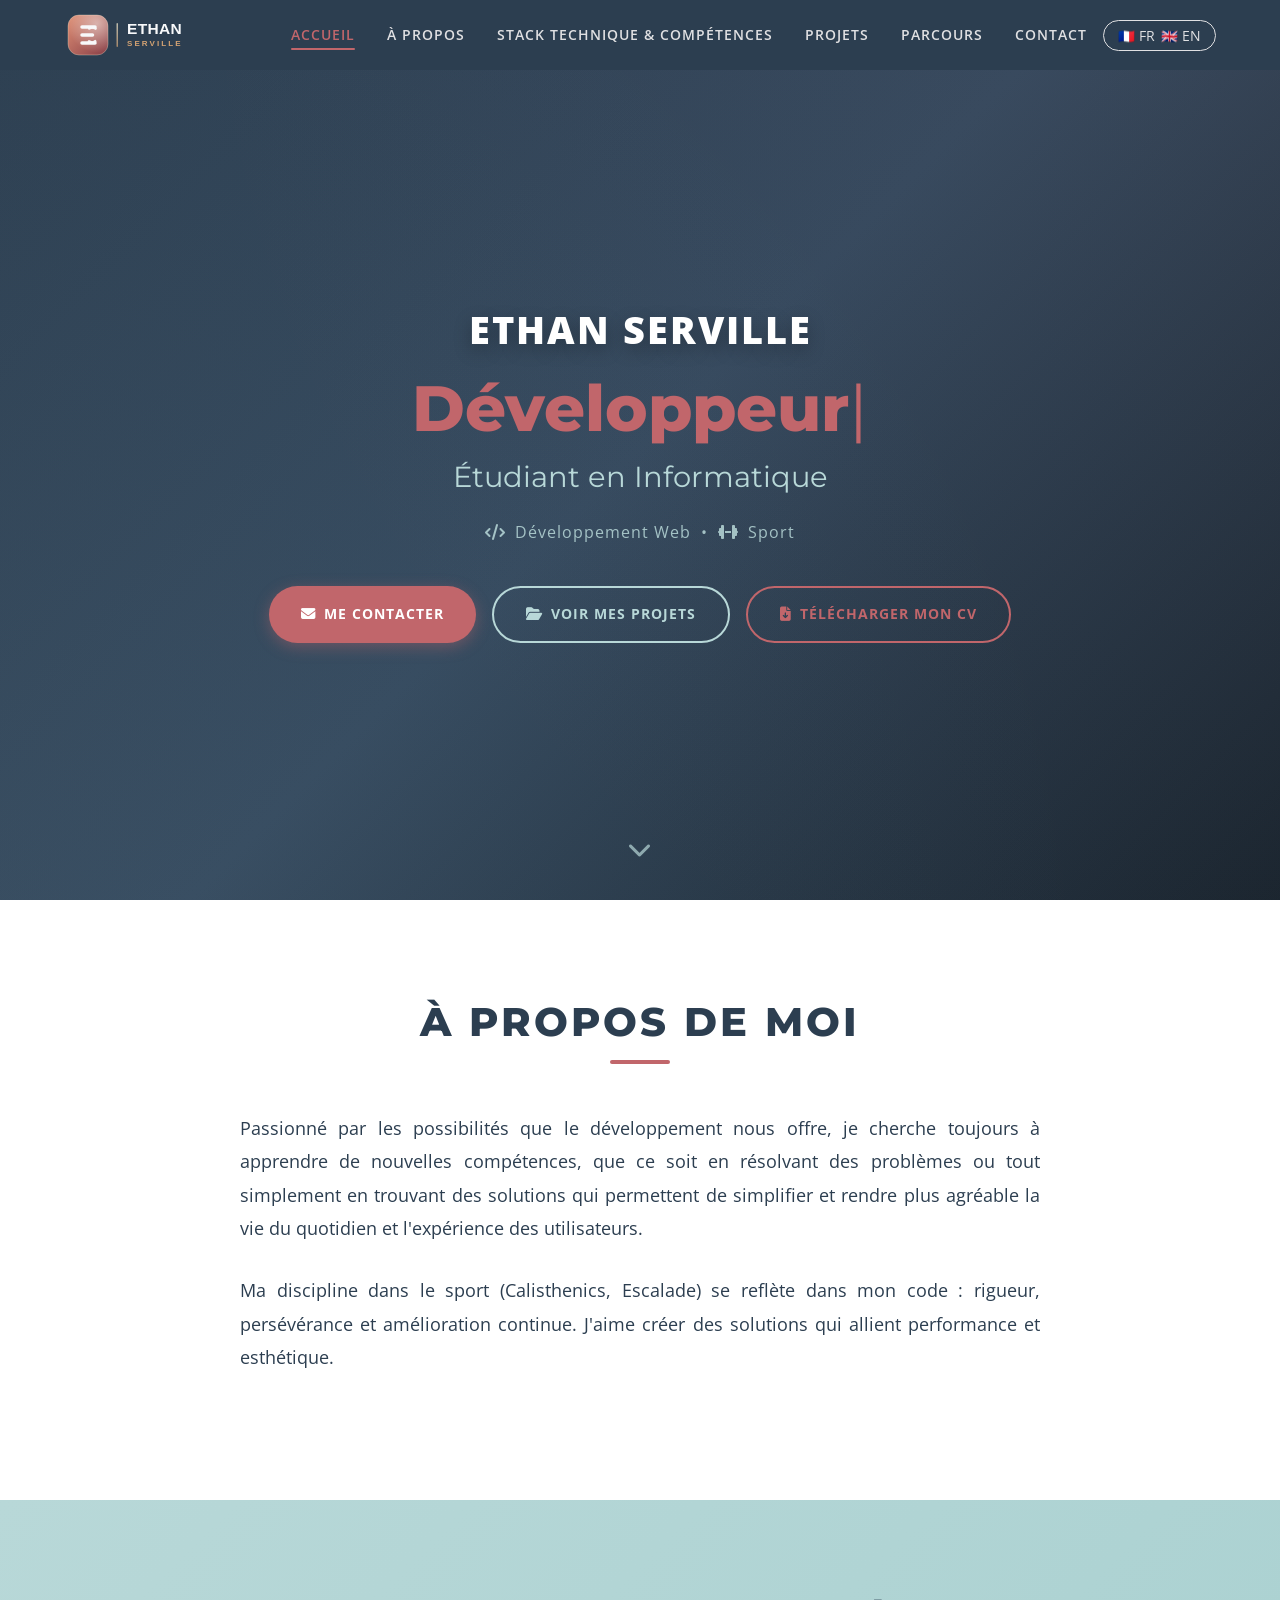
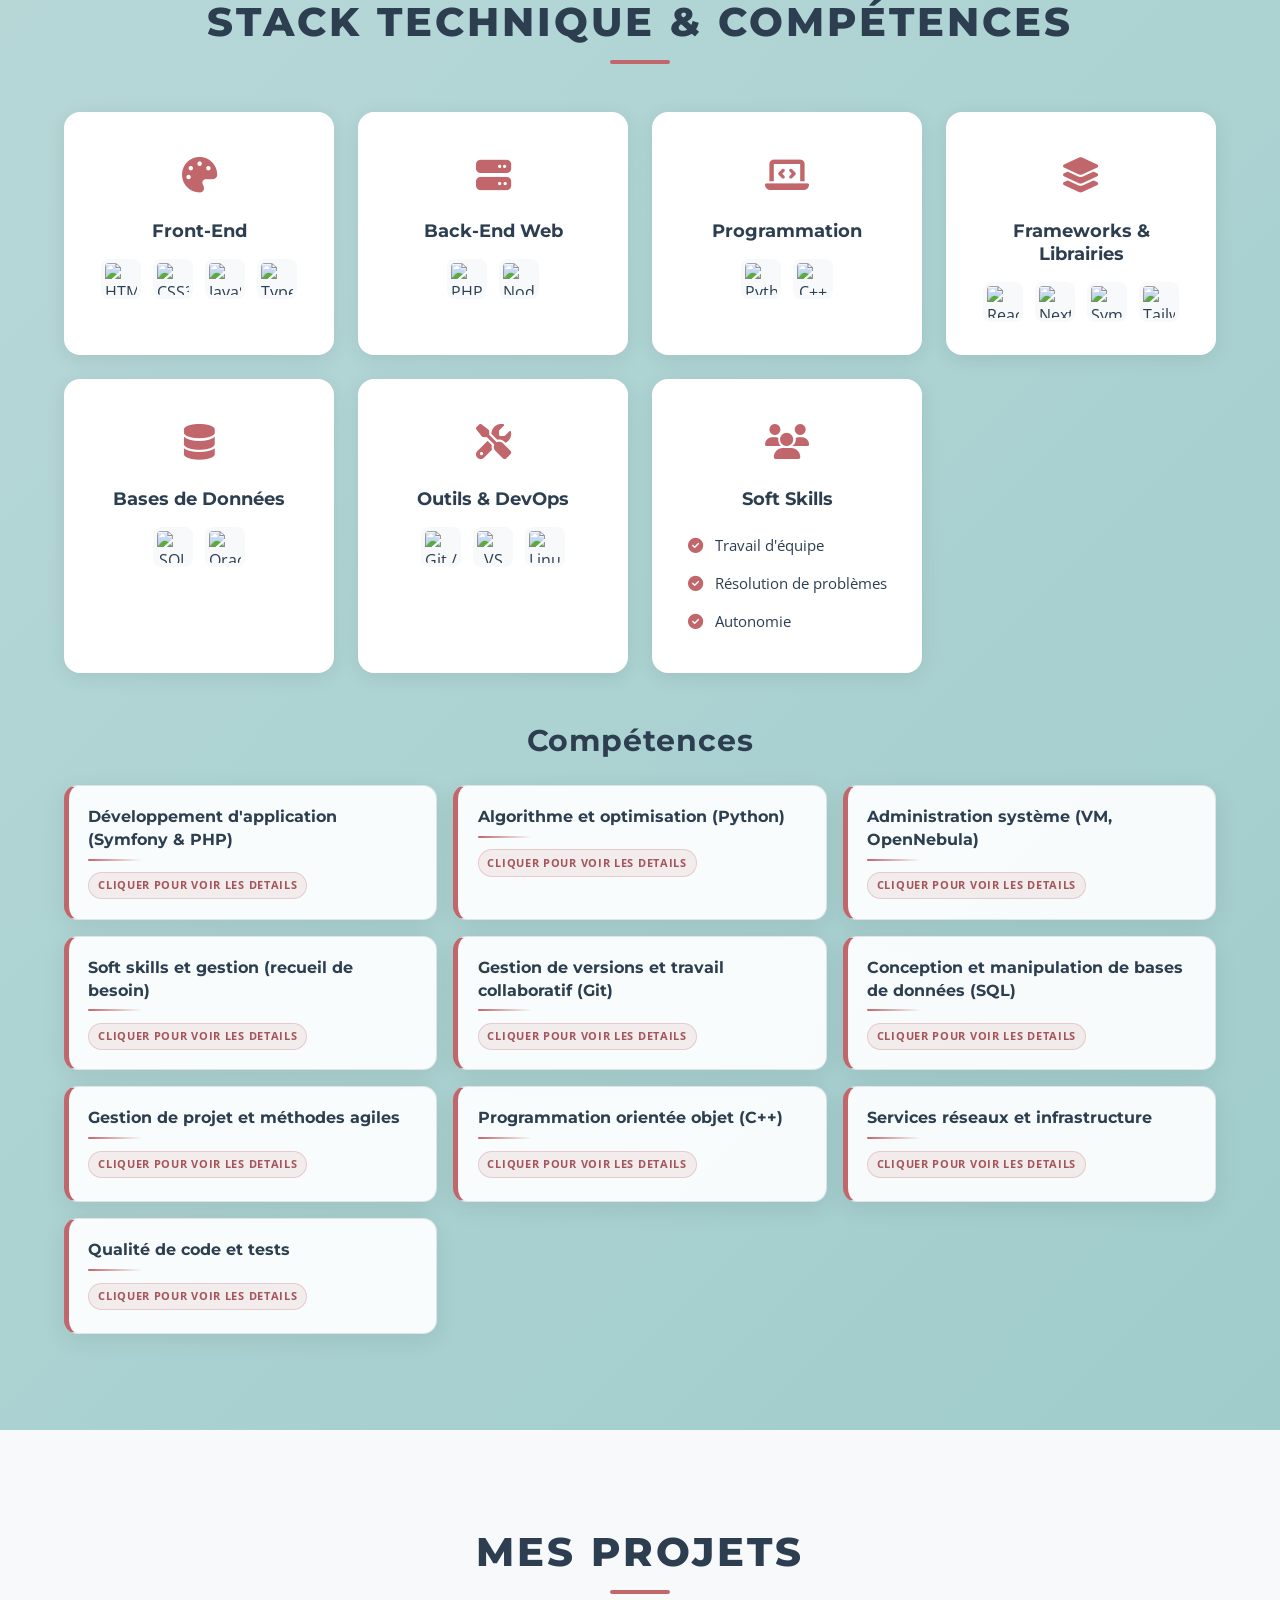
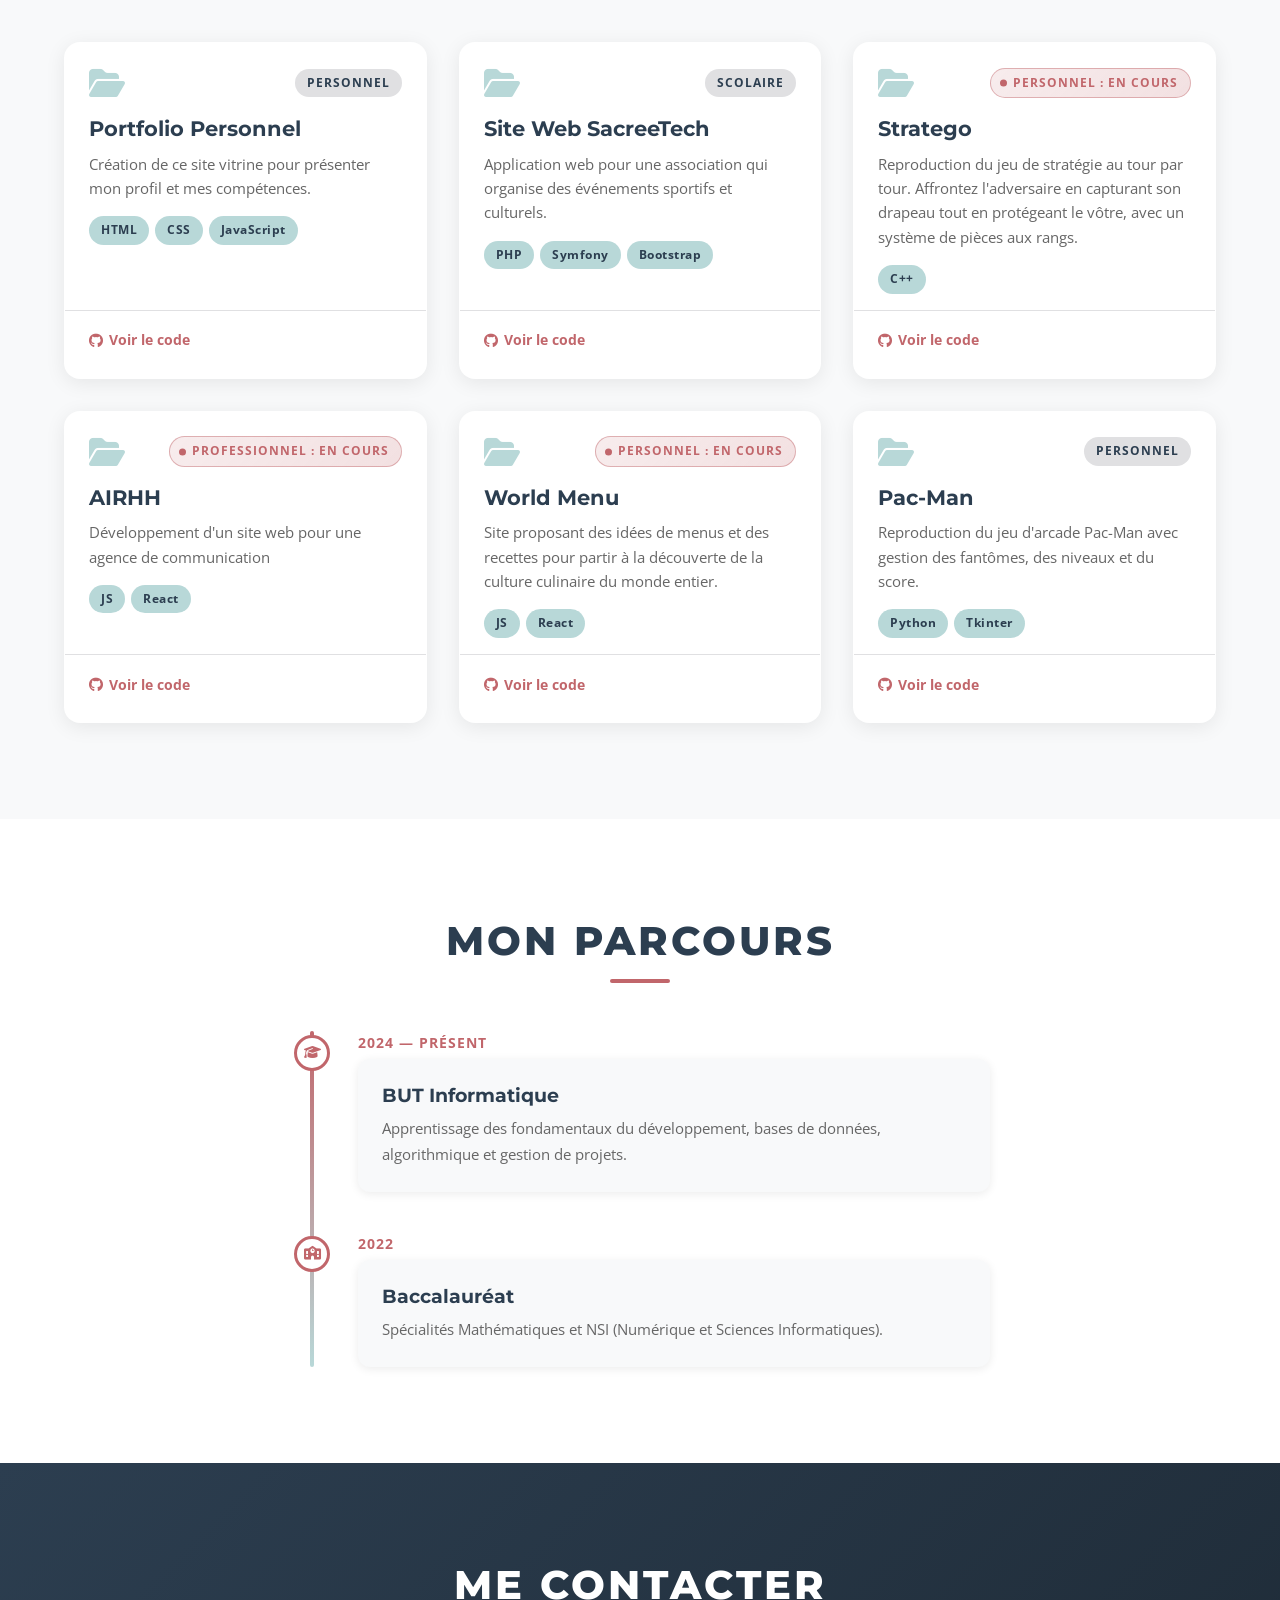
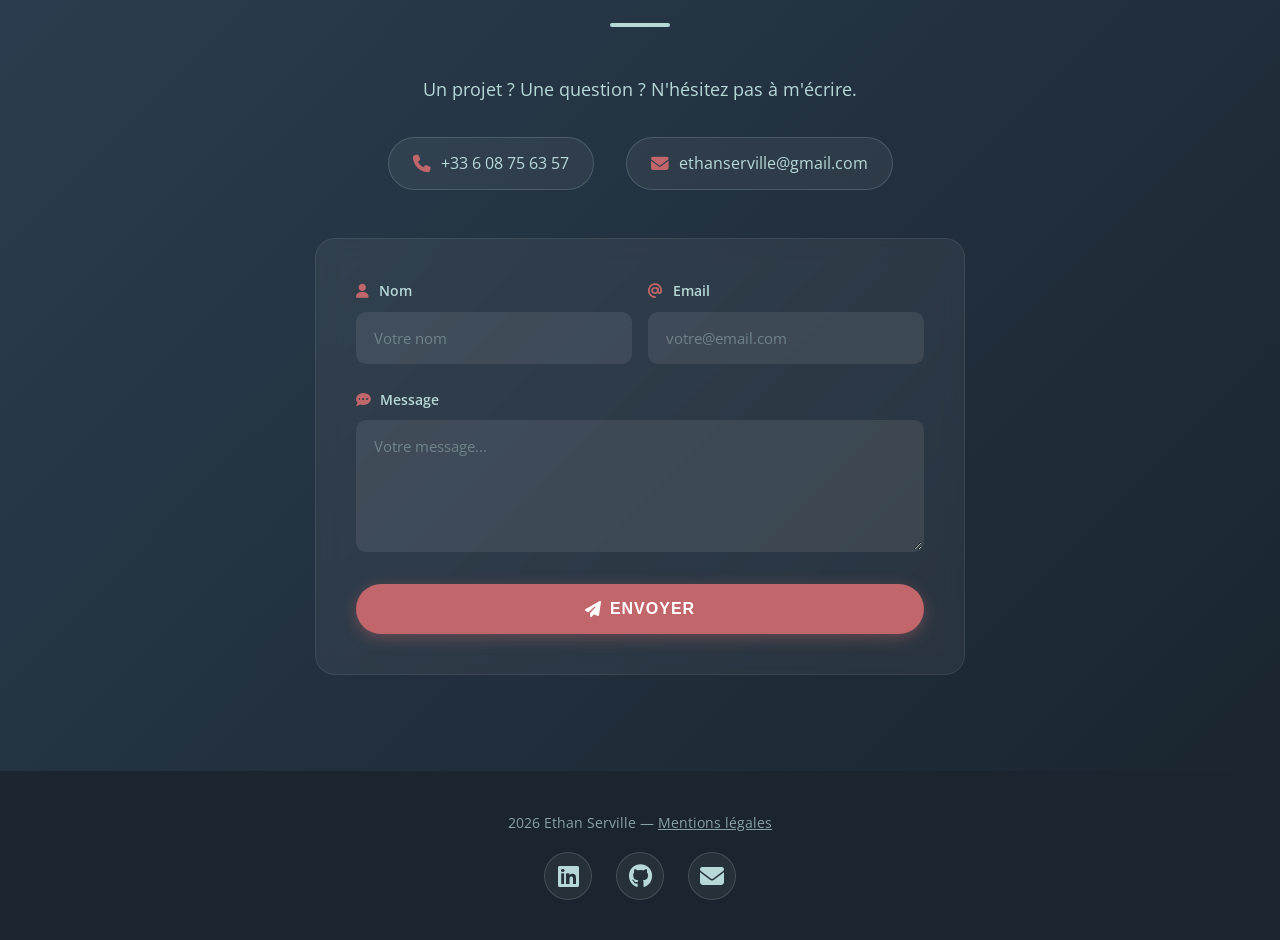
==== index.html @ f08e3df4 "modification logo" ====
<!doctype html>
<html lang="fr">
  <head>
    <meta charset="UTF-8" />
    <meta name="viewport" content="width=device-width, initial-scale=1.0" />
    <title>Ethan Serville — Développeur Web | Portfolio</title>

    <!-- SEO -->
    <meta
      name="description"
      content="Portfolio d'Ethan Serville, étudiant en informatique (BUT) passionné par le développement web. Découvrez mes projets, compétences et contactez-moi."
    />
    <meta
      name="keywords"
      content="Ethan Serville, développeur web, portfolio, HTML, CSS, JavaScript, React, PHP, Symfony, BUT Informatique"
    />
    <meta name="author" content="Ethan Serville" />
    <meta name="robots" content="index, follow" />
    <meta
      name="google-site-verification"
      content="G5uR__iFu0-0ud8LjFARFD1sDS6WQdqjg7SpovFQJHI"
    />
    <link rel="canonical" href="https://ethan-serville.vercel.app/" />

    <!-- Open Graph (aperçu sur réseaux sociaux / Google) -->
    <meta property="og:type" content="website" />
    <meta
      property="og:title"
      content="Ethan Serville — Développeur Web | Portfolio"
    />
    <meta
      property="og:description"
      content="Portfolio d'Ethan Serville, étudiant en informatique passionné par le développement web."
    />
    <meta property="og:url" content="https://ethan-serville.vercel.app/" />
    <meta
      property="og:image"
      content="https://ethan-serville.vercel.app/assets/preview.png"
    />
    <meta property="og:locale" content="fr_FR" />
    <meta property="og:site_name" content="Ethan Serville — Portfolio" />

    <!-- Twitter Card -->
    <meta name="twitter:card" content="summary_large_image" />
    <meta
      name="twitter:title"
      content="Ethan Serville — Développeur Web | Portfolio"
    />
    <meta
      name="twitter:description"
      content="Portfolio d'Ethan Serville, étudiant en informatique passionné par le développement web."
    />
    <meta
      name="twitter:image"
      content="https://ethan-serville.vercel.app/assets/preview.png"
    />

    <!-- Données structurées (schema.org) — aide Google à comprendre la page -->
    <script type="application/ld+json">
      {
        "@context": "https://schema.org",
        "@type": "Person",
        "name": "Ethan Serville",
        "url": "https://ethan-serville.vercel.app/",
        "jobTitle": "Étudiant en Informatique — Développeur Web",
        "email": "ethanserville@gmail.com",
        "sameAs": [
          "https://linkedin.com/in/ethan-serville",
          "https://github.com/EthanS0107"
        ]
      }
    </script>

    <!-- Favicons -->
    <link rel="icon" type="image/svg+xml" href="assets/favicon.svg" />
    <link
      rel="icon"
      type="image/svg+xml"
      href="assets/favicon-alt.svg"
      media="(prefers-color-scheme: dark)"
    />
    <link rel="mask-icon" href="assets/favicon-mask.svg" color="#c1666b" />

    <link rel="stylesheet" href="style.css" />
    <link rel="preconnect" href="https://fonts.googleapis.com" />
    <link rel="preconnect" href="https://fonts.gstatic.com" crossorigin />
    <link
      href="https://fonts.googleapis.com/css2?family=Montserrat:wght@400;600;700;800&family=Open+Sans:wght@400;600&display=swap"
      rel="stylesheet"
    />
    <link
      rel="stylesheet"
      href="https://cdnjs.cloudflare.com/ajax/libs/font-awesome/6.5.1/css/all.min.css"
    />
  </head>
  <body>
    <header id="main-header">
      <nav>
        <div class="logo">
          <a href="#accueil">
            <picture>
              <source
                media="(max-width: 768px)"
                srcset="assets/logo-small.svg"
              />
              <img
                src="assets/logo-long.svg"
                alt="Ethan Serville — Logo"
                height="48"
              />
            </picture>
          </a>
        </div>
        <ul class="nav-links">
          <li><a href="#accueil" data-i18n="nav.home">Accueil</a></li>
          <li><a href="#a-propos" data-i18n="nav.about">À propos</a></li>
          <li>
            <a href="#competences" data-i18n="nav.skills"
              >Stack technique & Compétences</a
            >
          </li>
          <li><a href="#projets" data-i18n="nav.projects">Projets</a></li>
          <li><a href="#parcours" data-i18n="nav.journey">Parcours</a></li>
          <li><a href="#contact" data-i18n="nav.contact">Contact</a></li>
        </ul>
        <button
          class="lang-toggle"
          id="lang-toggle"
          aria-label="Switch language"
        >
          <span class="lang-fr">🇫🇷 FR</span>
          <span class="lang-en">🇬🇧 EN</span>
        </button>
        <div class="burger" aria-label="Menu" role="button" tabindex="0">
          <div class="line1"></div>
          <div class="line2"></div>
          <div class="line3"></div>
        </div>
      </nav>
    </header>

    <main>
      <!-- ===== HERO ===== -->
      <section id="accueil" class="hero">
        <div class="hero-content reveal">
          <p class="hero-greeting">Ethan Serville</p>
          <h1>
            <span class="typing-text"></span><span class="cursor">|</span>
          </h1>
          <h2 data-i18n="hero.subtitle">Étudiant en Informatique</h2>
          <p class="passions">
            <i class="fas fa-code"></i> Développement Web &nbsp;&bull;&nbsp;
            <i class="fas fa-dumbbell"></i> Sport
          </p>
          <div class="hero-cta">
            <a href="#contact" class="btn-primary"
              ><i class="fas fa-envelope"></i>
              <span data-i18n="hero.cta.contact">Me Contacter</span></a
            >
            <a href="#projets" class="btn-secondary"
              ><i class="fas fa-folder-open"></i>
              <span data-i18n="hero.cta.projects">Voir mes projets</span></a
            >
            <a href="assets/CV_Ethan_Serville.pdf" download class="btn-download"
              ><i class="fas fa-file-arrow-down"></i>
              <span data-i18n="hero.cta.cv">Télécharger mon CV</span></a
            >
          </div>
        </div>
        <a
          href="#a-propos"
          class="scroll-indicator"
          aria-label="Défiler vers le bas"
        >
          <i class="fas fa-chevron-down"></i>
        </a>
      </section>

      <!-- ===== À PROPOS ===== -->
      <section id="a-propos" class="about">
        <div class="container">
          <h2 class="section-title reveal" data-i18n="about.title">
            À propos de moi
          </h2>
          <div class="about-content reveal">
            <div class="about-text">
              <p data-i18n="about.p1">
                Passionné par les possibilités que le développement nous offre,
                je cherche toujours à apprendre de nouvelles compétences, que ce
                soit en résolvant des problèmes ou tout simplement en trouvant
                des solutions qui permettent de simplifier et rendre plus
                agréable la vie du quotidien et l'expérience des utilisateurs.
              </p>
              <p data-i18n="about.p2">
                Ma discipline dans le sport (Calisthenics, Escalade) se reflète
                dans mon code : rigueur, persévérance et amélioration continue.
                J'aime créer des solutions qui allient performance et
                esthétique.
              </p>
            </div>
          </div>
        </div>
      </section>

      <!-- ===== COMPÉTENCES ===== -->
      <section id="competences" class="skills">
        <div class="container">
          <h2 class="section-title reveal" data-i18n="skills.title">
            Stack technique & Compétences
          </h2>
          <div class="skills-grid">
            <div class="skill-card reveal">
              <div class="skill-icon"><i class="fas fa-palette"></i></div>
              <h3>Front-End</h3>
              <div class="skill-logos">
                <img
                  src="assets/logo_skills/HTML5.png"
                  alt="HTML5"
                  title="HTML5"
                />
                <img
                  src="assets/logo_skills/CSS3.png"
                  alt="CSS3"
                  title="CSS3"
                />
                <img
                  src="assets/logo_skills/javascript.png"
                  alt="JavaScript"
                  title="JavaScript"
                />
                <img
                  src="assets/logo_skills/typescript.png"
                  alt="TypeScript"
                  title="TypeScript"
                />
              </div>
            </div>
            <div class="skill-card reveal">
              <div class="skill-icon"><i class="fas fa-server"></i></div>
              <h3>Back-End Web</h3>
              <div class="skill-logos">
                <img src="assets/logo_skills/PHP.png" alt="PHP" title="PHP" />
                <img
                  src="assets/logo_skills/node.js.png"
                  alt="Node.js"
                  title="Node.js"
                />
              </div>
            </div>
            <div class="skill-card reveal">
              <div class="skill-icon"><i class="fas fa-laptop-code"></i></div>
              <h3>Programmation</h3>
              <div class="skill-logos">
                <img
                  src="assets/logo_skills/Python.png"
                  alt="Python"
                  title="Python"
                />
                <img src="assets/logo_skills/C++.png" alt="C++" title="C++" />
              </div>
            </div>
            <div class="skill-card reveal">
              <div class="skill-icon"><i class="fas fa-layer-group"></i></div>
              <h3 data-i18n="skills.frameworks">Frameworks & Librairies</h3>
              <div class="skill-logos">
                <img
                  src="assets/logo_skills/React.png"
                  alt="React"
                  title="React"
                />
                <img
                  src="assets/logo_skills/nextjs.png"
                  alt="Next.js"
                  title="Next.js"
                />
                <img
                  src="assets/logo_skills/symfony.png"
                  alt="Symfony"
                  title="Symfony"
                />
                <img
                  src="assets/logo_skills/Tailwind_CSS.png"
                  alt="Tailwind CSS"
                  title="Tailwind CSS"
                />
              </div>
            </div>
            <div class="skill-card reveal">
              <div class="skill-icon"><i class="fas fa-database"></i></div>
              <h3 data-i18n="skills.databases">Bases de Données</h3>
              <div class="skill-logos">
                <img src="assets/logo_skills/SQL.png" alt="SQL" title="SQL" />
                <img
                  src="assets/logo_skills/oracle.png"
                  alt="Oracle PL/SQL"
                  title="Oracle PL/SQL"
                />
              </div>
            </div>
            <div class="skill-card reveal">
              <div class="skill-icon"><i class="fas fa-tools"></i></div>
              <h3 data-i18n="skills.tools">Outils & DevOps</h3>
              <div class="skill-logos">
                <img
                  src="assets/logo_skills/GitHub.png"
                  alt="Git / GitHub"
                  title="Git / GitHub"
                />
                <img
                  src="assets/logo_skills/Visual_Studio_Code.png"
                  alt="VS Code"
                  title="VS Code"
                />
                <img
                  src="assets/logo_skills/linux.png"
                  alt="Linux"
                  title="Linux"
                />
              </div>
            </div>
            <div class="skill-card reveal">
              <div class="skill-icon"><i class="fas fa-users"></i></div>
              <h3 data-i18n="skills.soft">Soft Skills</h3>
              <ul class="soft-skills-list">
                <li>
                  <i class="fas fa-check-circle"></i>
                  <span data-i18n="skills.soft.teamwork">Travail d'équipe</span>
                </li>
                <li>
                  <i class="fas fa-check-circle"></i>
                  <span data-i18n="skills.soft.problem"
                    >Résolution de problèmes</span
                  >
                </li>
                <li>
                  <i class="fas fa-check-circle"></i>
                  <span data-i18n="skills.soft.autonomy">Autonomie</span>
                </li>
              </ul>
            </div>
          </div>

          <div class="competency-portfolio">
            <h3 class="portfolio-title reveal" data-i18n="portfolio.title">
              Compétences
            </h3>
            <div class="portfolio-grid">
              <article class="portfolio-card reveal">
                <h4 data-i18n="portfolio.card1.title">
                  Développement d'application (Symfony & PHP)
                </h4>
                <p>
                  <span
                    class="portfolio-label"
                    data-i18n="portfolio.label.context"
                    >Contexte :</span
                  >
                  <span data-i18n="portfolio.card1.context"
                    >Création d'un site web pour une association qui gère des
                    événements.</span
                  >
                </p>
                <p>
                  <span class="portfolio-label" data-i18n="portfolio.label.tech"
                    >Techno :</span
                  >
                  <span data-i18n="portfolio.card1.tech"
                    >PHP, Symfony, HTML, CSS.</span
                  >
                </p>
                <p>
                  <span
                    class="portfolio-label"
                    data-i18n="portfolio.label.learned"
                    >Ce que j'ai appris :</span
                  >
                  <span data-i18n="portfolio.card1.learned"
                    >Concevoir des applications complètes en partant des
                    exigences clients jusqu'à la mise en production.</span
                  >
                </p>
                <p>
                  <span
                    class="portfolio-label"
                    data-i18n="portfolio.label.validated"
                    >Compétence validée :</span
                  >
                  <span data-i18n="portfolio.card1.validated"
                    >Maintenir en conditions opérationnelles un site web et
                    faire évoluer une application grâce à une structure de code
                    propre avec Symfony.</span
                  >
                </p>
              </article>

              <article class="portfolio-card reveal">
                <h4 data-i18n="portfolio.card2.title">
                  Algorithme et optimisation (Python)
                </h4>
                <p>
                  <span
                    class="portfolio-label"
                    data-i18n="portfolio.label.context"
                    >Contexte :</span
                  >
                  <span data-i18n="portfolio.card2.context"
                    >Algorithmes de recherche et de construction de
                    labyrinthes.</span
                  >
                </p>
                <p>
                  <span class="portfolio-label" data-i18n="portfolio.label.tech"
                    >Techno :</span
                  >
                  <span data-i18n="portfolio.card2.tech">Python.</span>
                </p>
                <p>
                  <span
                    class="portfolio-label"
                    data-i18n="portfolio.label.learned"
                    >Ce que j'ai appris :</span
                  >
                  <span data-i18n="portfolio.card2.learned"
                    >Comparer des algorithmes pour trouver le plus efficace en
                    prenant en compte l'impact sur les ressources (CPU,
                    mémoire).</span
                  >
                </p>
                <p>
                  <span
                    class="portfolio-label"
                    data-i18n="portfolio.label.validated"
                    >Compétence validée :</span
                  >
                  <span data-i18n="portfolio.card2.validated"
                    >Anticiper les résultats de diverses métriques, produire un
                    code exigeant et l'optimiser.</span
                  >
                </p>
              </article>

              <article class="portfolio-card reveal">
                <h4 data-i18n="portfolio.card3.title">
                  Administration système (VM, OpenNebula)
                </h4>
                <p>
                  <span
                    class="portfolio-label"
                    data-i18n="portfolio.label.context"
                    >Contexte :</span
                  >
                  <span data-i18n="portfolio.card3.context"
                    >Création de machines virtuelles et configuration.</span
                  >
                </p>
                <p>
                  <span
                    class="portfolio-label"
                    data-i18n="portfolio.label.learned"
                    >Ce que j'ai appris :</span
                  >
                  <span data-i18n="portfolio.card3.learned"
                    >Configurer un poste de travail complet, gérer des réseaux
                    virtuels et sécuriser des services.</span
                  >
                </p>
                <p>
                  <span
                    class="portfolio-label"
                    data-i18n="portfolio.label.validated"
                    >Compétence validée :</span
                  >
                  <span data-i18n="portfolio.card3.validated"
                    >Installer et configurer un système d'exploitation et des
                    outils de développement.</span
                  >
                </p>
              </article>

              <article class="portfolio-card reveal">
                <h4 data-i18n="portfolio.card4.title">
                  Soft skills et gestion (recueil de besoin)
                </h4>
                <p>
                  <span
                    class="portfolio-label"
                    data-i18n="portfolio.label.context"
                    >Contexte :</span
                  >
                  <span data-i18n="portfolio.card4.context"
                    >Exercices de récupération des besoins client et simulation
                    de création d'entreprise.</span
                  >
                </p>
                <p>
                  <span
                    class="portfolio-label"
                    data-i18n="portfolio.label.learned"
                    >Ce que j'ai appris :</span
                  >
                  <span data-i18n="portfolio.card4.learned"
                    >Identifier les acteurs, les phases de vie d'un projet et
                    formaliser les attentes.</span
                  >
                </p>
                <p>
                  <span
                    class="portfolio-label"
                    data-i18n="portfolio.label.validated"
                    >Compétence validée :</span
                  >
                  <span data-i18n="portfolio.card4.validated"
                    >Appréhender les besoins du client et de l'utilisateur,
                    concevoir un business plan et modéliser la gestion des
                    stocks.</span
                  >
                </p>
              </article>

              <article class="portfolio-card reveal">
                <h4 data-i18n="portfolio.card5.title">
                  Gestion de versions et travail collaboratif (Git)
                </h4>
                <p>
                  <span
                    class="portfolio-label"
                    data-i18n="portfolio.label.context"
                    >Contexte :</span
                  >
                  <span data-i18n="portfolio.card5.context"
                    >Gestion du code source lors du projet de site web pour
                    l'association.</span
                  >
                </p>
                <p>
                  <span class="portfolio-label" data-i18n="portfolio.label.tech"
                    >Techno :</span
                  >
                  <span data-i18n="portfolio.card5.tech">Git, GitHub.</span>
                </p>
                <p>
                  <span
                    class="portfolio-label"
                    data-i18n="portfolio.label.learned"
                    >Ce que j'ai appris :</span
                  >
                  <span data-i18n="portfolio.card5.learned"
                    >Travailler sur des branches séparées, fusionner des
                    modifications et résoudre des conflits sans perdre de
                    données.</span
                  >
                </p>
                <p>
                  <span
                    class="portfolio-label"
                    data-i18n="portfolio.label.validated"
                    >Compétence validée :</span
                  >
                  <span data-i18n="portfolio.card5.validated"
                    >Sécuriser le cycle de développement et garantir
                    l'historique des modifications d'un projet.</span
                  >
                </p>
              </article>

              <article class="portfolio-card reveal">
                <h4 data-i18n="portfolio.card6.title">
                  Conception et manipulation de bases de données (SQL)
                </h4>
                <p>
                  <span
                    class="portfolio-label"
                    data-i18n="portfolio.label.context"
                    >Contexte :</span
                  >
                  <span data-i18n="portfolio.card6.context"
                    >Architecture des données pour le système de gestion
                    d'événements et de membres.</span
                  >
                </p>
                <p>
                  <span class="portfolio-label" data-i18n="portfolio.label.tech"
                    >Techno :</span
                  >
                  <span data-i18n="portfolio.card6.tech"
                    >MySQL / MariaDB (utilisé avec Doctrine sur Symfony).</span
                  >
                </p>
                <p>
                  <span
                    class="portfolio-label"
                    data-i18n="portfolio.label.learned"
                    >Ce que j'ai appris :</span
                  >
                  <span data-i18n="portfolio.card6.learned"
                    >Modéliser des données complexes (MCD/MLD), optimiser les
                    requêtes et assurer l'intégrité référentielle des
                    informations.</span
                  >
                </p>
                <p>
                  <span
                    class="portfolio-label"
                    data-i18n="portfolio.label.validated"
                    >Compétence validée :</span
                  >
                  <span data-i18n="portfolio.card6.validated"
                    >Concevoir une base de données relationnelle performante et
                    adaptée aux besoins métier.</span
                  >
                </p>
              </article>

              <article class="portfolio-card reveal">
                <h4 data-i18n="portfolio.card7.title">
                  Gestion de projet et méthodes agiles
                </h4>
                <p>
                  <span
                    class="portfolio-label"
                    data-i18n="portfolio.label.context"
                    >Contexte :</span
                  >
                  <span data-i18n="portfolio.card7.context"
                    >Organisation du travail en équipe pour des simulations de
                    création d'entreprise.</span
                  >
                </p>
                <p>
                  <span
                    class="portfolio-label"
                    data-i18n="portfolio.label.tools"
                    >Outils :</span
                  >
                  <span data-i18n="portfolio.card7.tools">Méthode Scrum.</span>
                </p>
                <p>
                  <span
                    class="portfolio-label"
                    data-i18n="portfolio.label.learned"
                    >Ce que j'ai appris :</span
                  >
                  <span data-i18n="portfolio.card7.learned"
                    >Découper un projet en tâches, prioriser les fonctionnalités
                    et respecter des délais stricts.</span
                  >
                </p>
                <p>
                  <span
                    class="portfolio-label"
                    data-i18n="portfolio.label.validated"
                    >Compétence validée :</span
                  >
                  <span data-i18n="portfolio.card7.validated"
                    >Piloter un projet informatique avec une méthodologie
                    structurée pour garantir la livraison.</span
                  >
                </p>
              </article>

              <article class="portfolio-card reveal">
                <h4 data-i18n="portfolio.card8.title">
                  Programmation orientée objet (C++)
                </h4>
                <p>
                  <span
                    class="portfolio-label"
                    data-i18n="portfolio.label.context"
                    >Contexte :</span
                  >
                  <span data-i18n="portfolio.card8.context"
                    >Développement d'un jeu de plateau (Stratego).</span
                  >
                </p>
                <p>
                  <span class="portfolio-label" data-i18n="portfolio.label.tech"
                    >Techno :</span
                  >
                  <span data-i18n="portfolio.card8.tech">C++.</span>
                </p>
                <p>
                  <span
                    class="portfolio-label"
                    data-i18n="portfolio.label.learned"
                    >Ce que j'ai appris :</span
                  >
                  <span data-i18n="portfolio.card8.learned"
                    >Appliquer les principes de la POO (encapsulation, héritage,
                    polymorphisme).</span
                  >
                </p>
                <p>
                  <span
                    class="portfolio-label"
                    data-i18n="portfolio.label.validated"
                    >Compétence validée :</span
                  >
                  <span data-i18n="portfolio.card8.validated"
                    >Concevoir une architecture logicielle complexe et
                    modulaire.</span
                  >
                </p>
              </article>

              <article class="portfolio-card reveal">
                <h4 data-i18n="portfolio.card9.title">
                  Services réseaux et infrastructure
                </h4>
                <p>
                  <span
                    class="portfolio-label"
                    data-i18n="portfolio.label.context"
                    >Contexte :</span
                  >
                  <span data-i18n="portfolio.card9.context"
                    >Mise en place d'un réseau local et configuration de
                    services serveurs.</span
                  >
                </p>
                <p>
                  <span class="portfolio-label" data-i18n="portfolio.label.tech"
                    >Techno :</span
                  >
                  <span data-i18n="portfolio.card9.tech"
                    >Protocoles TCP/IP, DNS, DHCP, adressage IP.</span
                  >
                </p>
                <p>
                  <span
                    class="portfolio-label"
                    data-i18n="portfolio.label.learned"
                    >Ce que j'ai appris :</span
                  >
                  <span data-i18n="portfolio.card9.learned"
                    >Comprendre comment les données circulent entre les
                    machines, configurer des routeurs et assurer la connectivité
                    d'un parc informatique.</span
                  >
                </p>
                <p>
                  <span
                    class="portfolio-label"
                    data-i18n="portfolio.label.validated"
                    >Compétence validée :</span
                  >
                  <span data-i18n="portfolio.card9.validated"
                    >Déployer et dépanner des infrastructures réseaux de base
                    pour garantir l'interconnexion des systèmes.</span
                  >
                </p>
              </article>

              <article class="portfolio-card reveal">
                <h4 data-i18n="portfolio.card10.title">
                  Qualité de code et tests
                </h4>
                <p>
                  <span
                    class="portfolio-label"
                    data-i18n="portfolio.label.context"
                    >Contexte :</span
                  >
                  <span data-i18n="portfolio.card10.context"
                    >Automatisation du contrôle qualité sur un projet de
                    groupe.</span
                  >
                </p>
                <p>
                  <span class="portfolio-label" data-i18n="portfolio.label.tech"
                    >Techno :</span
                  >
                  <span data-i18n="portfolio.card10.tech"
                    >PHPUnit (Symfony).</span
                  >
                </p>
                <p>
                  <span
                    class="portfolio-label"
                    data-i18n="portfolio.label.learned"
                    >Ce que j'ai appris :</span
                  >
                  <span data-i18n="portfolio.card10.learned"
                    >Écrire des tests unitaires et d'intégration pour prévenir
                    les régressions et garantir que chaque fonctionnalité répond
                    au cahier des charges.</span
                  >
                </p>
                <p>
                  <span
                    class="portfolio-label"
                    data-i18n="portfolio.label.validated"
                    >Compétence validée :</span
                  >
                  <span data-i18n="portfolio.card10.validated"
                    >Assurer la fiabilité d'un livrable informatique par une
                    démarche de test rigoureuse.</span
                  >
                </p>
              </article>
            </div>
          </div>
        </div>
      </section>

      <!-- ===== PROJETS ===== -->
      <section id="projets" class="projects">
        <div class="container">
          <h2 class="section-title reveal" data-i18n="projects.title">
            Mes Projets
          </h2>
          <div class="projects-grid">
            <article class="project-card reveal">
              <div class="project-header">
                <i class="fas fa-folder-open project-icon"></i>
                <span class="project-context" data-i18n="projects.personal"
                  >Personnel</span
                >
              </div>
              <div class="project-info">
                <h3 data-i18n="projects.portfolio.title">
                  Portfolio Personnel
                </h3>
                <p data-i18n="projects.portfolio.desc">
                  Création de ce site vitrine pour présenter mon profil et mes
                  compétences.
                </p>
                <div class="tags">
                  <span>HTML</span>
                  <span>CSS</span>
                  <span>JavaScript</span>
                </div>
              </div>
              <div class="project-footer">
                <a
                  href="https://github.com/EthanS0107/ethan_serville"
                  class="project-link"
                  ><i class="fab fa-github"></i> Voir le code</a
                >
              </div>
            </article>

            <article class="project-card reveal">
              <div class="project-header">
                <i class="fas fa-folder-open project-icon"></i>
                <span class="project-context" data-i18n="projects.school"
                  >Scolaire</span
                >
              </div>
              <div class="project-info">
                <h3>Site Web SacreeTech</h3>
                <p data-i18n="projects.sacreetech.desc">
                  Application web pour une association qui organise des
                  événements sportifs et culturels.
                </p>
                <div class="tags">
                  <span>PHP</span>
                  <span>Symfony</span>
                  <span>Bootstrap</span>
                </div>
              </div>
              <div class="project-footer">
                <a
                  href="https://github.com/EthanS0107/sacreeTech"
                  class="project-link"
                  target="_blank"
                  rel="noopener"
                  ><i class="fab fa-github"></i> Voir le code</a
                >
              </div>
            </article>

            <article class="project-card reveal">
              <div class="project-header">
                <i class="fas fa-folder-open project-icon"></i>
                <span class="project-context badge-wip" data-i18n="projects.wip"
                  >Personnel : En cours</span
                >
              </div>
              <div class="project-info">
                <h3>Stratego</h3>
                <p data-i18n="projects.stratego.desc">
                  Reproduction du jeu de stratégie au tour par tour. Affrontez
                  l'adversaire en capturant son drapeau tout en protégeant le
                  vôtre, avec un système de pièces aux rangs.
                </p>
                <div class="tags">
                  <span>C++</span>
                </div>
              </div>
              <div class="project-footer">
                <a
                  href="https://github.com/EthanS0107/stratego"
                  class="project-link"
                  target="_blank"
                  rel="noopener"
                >
                  <i class="fab fa-github"></i> Voir le code
                </a>
              </div>
            </article>

            <article class="project-card reveal">
              <div class="project-header">
                <i class="fas fa-folder-open project-icon"></i>
                <span
                  class="project-context badge-wip"
                  data-i18n="projects.wip.pro"
                  >Professionnel : En cours</span
                >
              </div>
              <div class="project-info">
                <h3>AIRHH</h3>
                <p data-i18n="projects.airhh.desc">
                  Développement d'un site web pour une agence de communication
                </p>
                <div class="tags">
                  <span>JS</span>
                  <span>React</span>
                </div>
              </div>
              <div class="project-footer">
                <a
                  href="https://github.com/EthanS0107/AIRHH"
                  class="project-link"
                  target="_blank"
                  rel="noopener"
                >
                  <i class="fab fa-github"></i> Voir le code
                </a>
              </div>
            </article>

            <article class="project-card reveal">
              <div class="project-header">
                <i class="fas fa-folder-open project-icon"></i>
                <span class="project-context badge-wip" data-i18n="projects.wip"
                  >Personnel : En cours</span
                >
              </div>
              <div class="project-info">
                <h3>World Menu</h3>
                <p data-i18n="projects.worldmenu.desc">
                  Site proposant des idées de menus et des recettes pour partir
                  à la découverte de la culture culinaire du monde entier.
                </p>
                <div class="tags">
                  <span>JS</span>
                  <span>React</span>
                </div>
              </div>
              <div class="project-footer">
                <a
                  href="https://github.com/EthanS0107/world_menu"
                  class="project-link"
                  target="_blank"
                  rel="noopener"
                >
                  <i class="fab fa-github"></i> Voir le code
                </a>
              </div>
            </article>

            <article class="project-card reveal">
              <div class="project-header">
                <i class="fas fa-folder-open project-icon"></i>
                <span class="project-context" data-i18n="projects.personal"
                  >Personnel</span
                >
              </div>
              <div class="project-info">
                <h3>Pac-Man</h3>
                <p data-i18n="projects.pacman.desc">
                  Reproduction du jeu d'arcade Pac-Man avec gestion des
                  fantômes, des niveaux et du score.
                </p>
                <div class="tags">
                  <span>Python</span>
                  <span>Tkinter</span>
                </div>
              </div>
              <div class="project-footer">
                <a
                  href="https://github.com/EthanS0107/pac-man"
                  class="project-link"
                  target="_blank"
                  rel="noopener"
                >
                  <i class="fab fa-github"></i> Voir le code
                </a>
              </div>
            </article>
          </div>
        </div>
      </section>

      <!-- ===== PARCOURS ===== -->
      <section id="parcours" class="timeline-section">
        <div class="container">
          <h2 class="section-title reveal" data-i18n="journey.title">
            Mon Parcours
          </h2>
          <div class="timeline">
            <div class="timeline-item reveal">
              <div class="timeline-dot">
                <i class="fas fa-graduation-cap"></i>
              </div>
              <div class="timeline-date" data-i18n="journey.but.date">
                2024 — Présent
              </div>
              <div class="timeline-content">
                <h3 data-i18n="journey.but.title">BUT Informatique</h3>
                <p data-i18n="journey.but.desc">
                  Apprentissage des fondamentaux du développement, bases de
                  données, algorithmique et gestion de projets.
                </p>
              </div>
            </div>
            <div class="timeline-item reveal">
              <div class="timeline-dot"><i class="fas fa-school"></i></div>
              <div class="timeline-date">2022</div>
              <div class="timeline-content">
                <h3 data-i18n="journey.bac.title">Baccalauréat</h3>
                <p data-i18n="journey.bac.desc">
                  Spécialités Mathématiques et NSI (Numérique et Sciences
                  Informatiques).
                </p>
              </div>
            </div>
          </div>
        </div>
      </section>

      <!-- ===== CONTACT ===== -->
      <section id="contact" class="contact">
        <div class="container">
          <h2 class="section-title reveal" data-i18n="contact.title">
            Me Contacter
          </h2>
          <p class="contact-intro reveal" data-i18n="contact.intro">
            Un projet ? Une question ? N'hésitez pas à m'écrire.
          </p>
          <div class="contact-methods reveal">
            <a href="tel:+33608756357" class="contact-method">
              <i class="fas fa-phone"></i>
              <span>+33 6 08 75 63 57</span>
            </a>
            <a href="mailto:ethanserville@gmail.com" class="contact-method">
              <i class="fas fa-envelope"></i>
              <span>ethanserville@gmail.com</span>
            </a>
          </div>
          <form class="contact-form reveal">
            <div class="form-row">
              <div class="form-group">
                <label for="name"
                  ><i class="fas fa-user"></i>
                  <span data-i18n="contact.form.name">Nom</span></label
                >
                <input
                  type="text"
                  id="name"
                  name="name"
                  data-i18n-placeholder="contact.form.namePh"
                  placeholder="Votre nom"
                  required
                />
              </div>
              <div class="form-group">
                <label for="email"
                  ><i class="fas fa-at"></i>
                  <span data-i18n="contact.form.email">Email</span></label
                >
                <input
                  type="email"
                  id="email"
                  name="email"
                  placeholder="votre@email.com"
                  required
                />
              </div>
            </div>
            <div class="form-group">
              <label for="message"
                ><i class="fas fa-comment-dots"></i>
                <span data-i18n="contact.form.message">Message</span></label
              >
              <textarea
                id="message"
                name="message"
                rows="5"
                data-i18n-placeholder="contact.form.messagePh"
                placeholder="Votre message..."
                required
              ></textarea>
            </div>
            <button type="submit" class="btn-primary btn-submit">
              <i class="fas fa-paper-plane"></i>
              <span data-i18n="contact.form.send">Envoyer</span>
            </button>
          </form>
        </div>
      </section>
    </main>

    <footer>
      <div class="container">
        <p>
          2026 Ethan Serville &mdash;
          <a
            href="mentions-legales.html"
            style="color: inherit; text-decoration: underline"
            >Mentions légales</a
          >
        </p>
        <div class="socials">
          <a
            href="https://linkedin.com/in/ethan-serville"
            target="_blank"
            rel="noopener"
            aria-label="LinkedIn"
          >
            <i class="fab fa-linkedin"></i>
          </a>
          <a
            href="https://github.com/EthanS0107"
            target="_blank"
            rel="noopener"
            aria-label="GitHub"
          >
            <i class="fab fa-github"></i>
          </a>
          <a href="mailto:ethanserville@gmail.com" aria-label="Email">
            <i class="fas fa-envelope"></i>
          </a>
        </div>
      </div>
    </footer>

    <!-- Scroll to Top -->
    <button class="scroll-top" aria-label="Retour en haut">
      <i class="fas fa-arrow-up"></i>
    </button>

    <script src="https://cdn.jsdelivr.net/npm/@emailjs/browser@4/dist/email.min.js"></script>
    <script src="scripte.js"></script>
  </body>
</html>
---- style.css ----
/* ============================================
   VARIABLES & DESIGN TOKENS
   ============================================ */
:root {
  /* Palette - Horizon Sauvage */
  --Sable-Chaud: #f4ebd0;
  --Vert-Pin-Profond: #16302b;
  --Ocre-Aventure: #d4a373;
  --Bleu-Abyss: #005f73;

  /* Palette — Équilibre Minéral */
  --Ardoise-Profonde: #2c3e50;
  --Gris-Béton: #e0e0e2;
  --Terracotta-Brûlée: #c1666b;
  --Bleu-Glacier: #b8d8d8;

  /* Extended palette */
  --Ardoise-Light: #34495e;
  --Terracotta-Dark: #a5555a;
  --Terracotta-Glow: rgba(193, 102, 107, 0.15);
  --White: #ffffff;
  --Off-White: #f8f9fa;
  --Shadow-Light: rgba(0, 0, 0, 0.08);
  --Shadow-Medium: rgba(0, 0, 0, 0.15);
  --Shadow-Heavy: rgba(0, 0, 0, 0.25);

  /* Typography */
  --font-heading: "Montserrat", sans-serif;
  --font-body: "Open Sans", sans-serif;

  /* Spacing */
  --section-padding: 6rem 0;
  --container-max: 1200px;

  /* Transitions */
  --transition-fast: 0.2s ease;
  --transition-base: 0.3s ease;
  --transition-slow: 0.5s ease;
  --transition-reveal: 0.8s cubic-bezier(0.25, 0.46, 0.45, 0.94);
}

/* ============================================
   RESET & BASE
   ============================================ */
*,
*::before,
*::after {
  margin: 0;
  padding: 0;
  box-sizing: border-box;
}

html {
  scroll-behavior: smooth;
  scroll-padding-top: 80px;
}

body {
  font-family: var(--font-body);
  background-color: var(--Off-White);
  color: var(--Ardoise-Profonde);
  line-height: 1.7;
  overflow-x: hidden;
}

h1,
h2,
h3,
h4,
h5,
h6 {
  font-family: var(--font-heading);
  color: var(--Ardoise-Profonde);
  margin-bottom: 1rem;
  line-height: 1.3;
}

a {
  text-decoration: none;
  color: inherit;
  transition: all var(--transition-base);
}

ul {
  list-style: none;
}

img {
  max-width: 100%;
  height: auto;
}

/* ============================================
   UTILITIES
   ============================================ */
.container {
  max-width: var(--container-max);
  margin: 0 auto;
  padding: 0 24px;
}

.section-title {
  text-align: center;
  font-size: clamp(1.8rem, 4vw, 2.5rem);
  margin-bottom: 3rem;
  text-transform: uppercase;
  letter-spacing: 3px;
  font-weight: 800;
  color: var(--Ardoise-Profonde);
  position: relative;
}

.section-title::after {
  content: "";
  display: block;
  width: 60px;
  height: 4px;
  background: var(--Terracotta-Brûlée);
  margin: 12px auto 0;
  border-radius: 2px;
}

/* ============================================
   SCROLL REVEAL ANIMATION
   ============================================ */
.reveal {
  opacity: 0;
  transform: translateY(40px);
  transition:
    opacity var(--transition-reveal),
    transform var(--transition-reveal);
}

.reveal.active {
  opacity: 1;
  transform: translateY(0);
}

/* Stagger children in grids */
.skills-grid .reveal:nth-child(1) {
  transition-delay: 0s;
}
.skills-grid .reveal:nth-child(2) {
  transition-delay: 0.1s;
}
.skills-grid .reveal:nth-child(3) {
  transition-delay: 0.2s;
}
.skills-grid .reveal:nth-child(4) {
  transition-delay: 0.3s;
}
.skills-grid .reveal:nth-child(5) {
  transition-delay: 0.4s;
}
.skills-grid .reveal:nth-child(6) {
  transition-delay: 0.5s;
}
.skills-grid .reveal:nth-child(7) {
  transition-delay: 0.6s;
}

.projects-grid .reveal:nth-child(1) {
  transition-delay: 0s;
}
.projects-grid .reveal:nth-child(2) {
  transition-delay: 0.15s;
}
.projects-grid .reveal:nth-child(3) {
  transition-delay: 0.3s;
}

/* ============================================
   HEADER & NAVIGATION
   ============================================ */
header {
  background-color: var(--Ardoise-Profonde);
  color: var(--Gris-Béton);
  position: fixed;
  width: 100%;
  top: 0;
  z-index: 1000;
  transition: all var(--transition-base);
}

header.scrolled {
  background-color: rgba(44, 62, 80, 0.95);
  backdrop-filter: blur(10px);
  -webkit-backdrop-filter: blur(10px);
  box-shadow: 0 4px 20px var(--Shadow-Medium);
}

nav {
  display: flex;
  justify-content: space-between;
  align-items: center;
  min-height: 70px;
  padding: 0 5%;
  max-width: 1400px;
  margin: 0 auto;
}

.logo {
  display: flex;
  align-items: center;
}

.logo img {
  height: 48px;
  width: auto;
  display: block;
  transition: opacity var(--transition-base);
}

.logo:hover img {
  opacity: 0.85;
}

.nav-links {
  display: flex;
  gap: 2rem;
  align-items: center;
}

.nav-links li a {
  color: var(--Gris-Béton);
  font-weight: 600;
  font-size: 0.85rem;
  text-transform: uppercase;
  letter-spacing: 1px;
  position: relative;
  padding: 4px 0;
}

.nav-links li a::after {
  content: "";
  position: absolute;
  bottom: -2px;
  left: 0;
  width: 0;
  height: 2px;
  background: var(--Terracotta-Brûlée);
  transition: width var(--transition-base);
  border-radius: 1px;
}

.nav-links li a:hover::after,
.nav-links li a.active-link::after {
  width: 100%;
}

.nav-links li a:hover {
  color: var(--Terracotta-Brûlée);
}

.nav-links li a.active-link {
  color: var(--Terracotta-Brûlée);
}

/* Mobile Menu Overlay */
.nav-overlay {
  position: fixed;
  inset: 0;
  background: rgba(0, 0, 0, 0.55);
  backdrop-filter: blur(4px);
  -webkit-backdrop-filter: blur(4px);
  z-index: 999;
  opacity: 0;
  pointer-events: none;
  transition: opacity 0.4s ease;
}

.nav-overlay.active {
  opacity: 1;
  pointer-events: all;
}

/* Burger Menu */
.burger {
  display: none;
  cursor: pointer;
  z-index: 1001;
  padding: 5px;
}

/* Lang Toggle Button */
.lang-toggle {
  background: transparent;
  border: 1.5px solid var(--Gris-Béton);
  color: var(--Gris-Béton);
  border-radius: 20px;
  padding: 5px 14px;
  font-size: 0.85rem;
  font-family: var(--font-body);
  cursor: pointer;
  transition: all var(--transition-base);
  z-index: 1001;
  display: flex;
  align-items: center;
  gap: 6px;
}

.lang-toggle:hover {
  background: var(--Terracotta-Glow);
  border-color: var(--Terracotta-Brûlée);
  color: var(--Terracotta-Brûlée);
}

.burger div {
  width: 25px;
  height: 3px;
  background-color: var(--Gris-Béton);
  margin: 5px;
  transition: all var(--transition-base);
  border-radius: 2px;
}

/* Burger animation */
.toggle .line1 {
  transform: rotate(-45deg) translate(-5px, 6px);
}

.toggle .line2 {
  opacity: 0;
}

.toggle .line3 {
  transform: rotate(45deg) translate(-5px, -6px);
}

/* ============================================
   HERO SECTION
   ============================================ */
.hero {
  min-height: 100vh;
  background: linear-gradient(
    135deg,
    var(--Ardoise-Profonde) 0%,
    var(--Ardoise-Light) 50%,
    #1a252f 100%
  );
  display: flex;
  flex-direction: column;
  justify-content: center;
  align-items: center;
  text-align: center;
  color: var(--Gris-Béton);
  padding: 100px 24px 60px;
  position: relative;
  overflow: hidden;
}

/* Subtle animated background pattern */
.hero::before {
  content: "";
  position: absolute;
  width: 200%;
  height: 200%;
  top: -50%;
  left: -50%;
  background:
    radial-gradient(
      circle at 20% 80%,
      rgba(184, 216, 216, 0.05) 0%,
      transparent 50%
    ),
    radial-gradient(
      circle at 80% 20%,
      rgba(193, 102, 107, 0.05) 0%,
      transparent 50%
    );
  animation: heroFloat 20s ease-in-out infinite;
}

@keyframes heroFloat {
  0%,
  100% {
    transform: translate(0, 0) rotate(0deg);
  }
  33% {
    transform: translate(30px, -30px) rotate(1deg);
  }
  66% {
    transform: translate(-20px, 20px) rotate(-1deg);
  }
}

.hero-content {
  position: relative;
  z-index: 2;
}

.hero-greeting {
  font-size: clamp(1.7rem, 5vw, 2.4rem);
  letter-spacing: 2px;
  text-transform: uppercase;
  color: var(--White);
  font-weight: 800;
  margin-bottom: 0.25rem;
  text-shadow: 0 6px 18px rgba(0, 0, 0, 0.28);
}

.hero h1 {
  font-size: clamp(2.5rem, 6vw, 4rem);
  color: var(--Gris-Béton);
  font-weight: 800;
  margin-bottom: 0.5rem;
  min-height: 1.3em;
}

.hero h1 .typing-text {
  color: var(--Terracotta-Brûlée);
}

.hero h1 .cursor {
  color: var(--Terracotta-Brûlée);
  animation: blink 0.8s step-end infinite;
  font-weight: 400;
}

@keyframes blink {
  50% {
    opacity: 0;
  }
}

.hero h2 {
  font-size: clamp(1.2rem, 3vw, 1.8rem);
  font-weight: 400;
  color: var(--Bleu-Glacier);
  margin-bottom: 1.5rem;
}

.passions {
  font-size: 1rem;
  margin-bottom: 2.5rem;
  color: var(--Bleu-Glacier);
  opacity: 0.85;
  letter-spacing: 1px;
}

.passions i {
  margin-right: 4px;
}

.hero-cta {
  display: flex;
  gap: 1rem;
  justify-content: center;
  flex-wrap: wrap;
}

/* Buttons */
.btn-primary,
.btn-secondary {
  display: inline-flex;
  align-items: center;
  gap: 8px;
  padding: 14px 32px;
  border-radius: 50px;
  font-weight: 700;
  font-size: 0.9rem;
  text-transform: uppercase;
  letter-spacing: 1px;
  transition: all var(--transition-base);
  cursor: pointer;
  border: none;
}

.btn-primary {
  background: var(--Terracotta-Brûlée);
  color: var(--White);
  box-shadow: 0 4px 15px rgba(193, 102, 107, 0.4);
}

.btn-primary:hover {
  background-color: var(--Terracotta-Dark);
  transform: translateY(-3px);
  box-shadow: 0 8px 25px rgba(193, 102, 107, 0.5);
}

.btn-secondary {
  border: 2px solid var(--Bleu-Glacier);
  color: var(--Bleu-Glacier);
  background: transparent;
}

.btn-secondary:hover {
  background-color: var(--Bleu-Glacier);
  color: var(--Ardoise-Profonde);
  transform: translateY(-3px);
  box-shadow: 0 8px 25px rgba(184, 216, 216, 0.3);
}

.btn-download {
  border: 2px solid var(--Terracotta-Brûlée);
  color: var(--Terracotta-Brûlée);
  background: transparent;
  display: inline-flex;
  align-items: center;
  gap: 8px;
  padding: 14px 32px;
  border-radius: 50px;
  font-weight: 700;
  font-size: 0.9rem;
  text-transform: uppercase;
  letter-spacing: 1px;
  transition: all var(--transition-base);
  cursor: pointer;
}

.btn-download:hover {
  background-color: var(--Terracotta-Brûlée);
  color: var(--White);
  transform: translateY(-3px);
  box-shadow: 0 8px 25px rgba(193, 102, 107, 0.4);
}

/* Scroll indicator */
.scroll-indicator {
  position: absolute;
  bottom: 30px;
  left: 50%;
  transform: translateX(-50%);
  color: var(--Bleu-Glacier);
  font-size: 1.5rem;
  animation: bounce 2s ease-in-out infinite;
  opacity: 0.7;
  z-index: 2;
}

.scroll-indicator:hover {
  opacity: 1;
  color: var(--Terracotta-Brûlée);
}

@keyframes bounce {
  0%,
  20%,
  50%,
  80%,
  100% {
    transform: translateX(-50%) translateY(0);
  }
  40% {
    transform: translateX(-50%) translateY(-12px);
  }
  60% {
    transform: translateX(-50%) translateY(-6px);
  }
}

/* ============================================
   SECTIONS — Common
   ============================================ */
section {
  padding: var(--section-padding);
}

/* ============================================
   ABOUT SECTION
   ============================================ */
.about {
  background-color: var(--White);
}

.about-text p {
  margin-bottom: 1.8rem;
  font-size: 1.1rem;
  max-width: 800px;
  margin-left: auto;
  margin-right: auto;
  text-align: justify;
  line-height: 1.9;
}

.about-icon {
  color: var(--Terracotta-Brûlée);
  margin-right: 6px;
  font-size: 1.1rem;
}

/* ============================================
   SKILLS SECTION
   ============================================ */
.skills {
  background: linear-gradient(135deg, var(--Bleu-Glacier) 0%, #a0cccc 100%);
}

.skills .section-title {
  color: var(--Ardoise-Profonde);
}

.skills-grid {
  display: grid;
  grid-template-columns: repeat(auto-fit, minmax(260px, 1fr));
  gap: 1.5rem;
}

.skill-card {
  background: var(--White);
  padding: 2rem 1.5rem;
  border-radius: 16px;
  box-shadow: 0 4px 20px var(--Shadow-Light);
  text-align: center;
  transition: all var(--transition-base);
  border: 1px solid transparent;
  position: relative;
  overflow: hidden;
}

.skill-card::before {
  content: "";
  position: absolute;
  top: 0;
  left: 0;
  width: 100%;
  height: 4px;
  background: linear-gradient(
    90deg,
    var(--Terracotta-Brûlée),
    var(--Bleu-Glacier)
  );
  transform: scaleX(0);
  transform-origin: left;
  transition: transform var(--transition-base);
}

.skill-card:hover::before {
  transform: scaleX(1);
}

.skill-card:hover {
  transform: translateY(-8px);
  box-shadow: 0 12px 40px var(--Shadow-Medium);
  border-color: rgba(193, 102, 107, 0.15);
}

.skill-icon {
  font-size: 2.2rem;
  color: var(--Terracotta-Brûlée);
  margin-bottom: 1rem;
  transition: transform var(--transition-base);
}

.skill-card:hover .skill-icon {
  transform: scale(1.15);
}

.skill-card h3 {
  color: var(--Ardoise-Profonde);
  margin-bottom: 1rem;
  font-size: 1.1rem;
  font-weight: 700;
}

.skill-logos {
  display: flex;
  justify-content: center;
  align-items: center;
  gap: 12px;
  flex-wrap: wrap;
}

.skill-logos img {
  width: 40px;
  height: 40px;
  object-fit: contain;
  border-radius: 8px;
  padding: 4px;
  background: var(--Off-White);
  transition: all var(--transition-base);
  cursor: default;
}

.skill-logos img:hover {
  transform: scale(1.2);
  box-shadow: 0 4px 12px var(--Shadow-Light);
}

.soft-skills-list {
  text-align: left;
  display: inline-block;
}

.soft-skills-list li {
  padding: 6px 0;
  font-size: 0.95rem;
  color: var(--Ardoise-Profonde);
}

.soft-skills-list i {
  color: var(--Terracotta-Brûlée);
  margin-right: 8px;
}

.competency-portfolio {
  margin-top: 3rem;
}

.portfolio-title {
  text-align: center;
  font-size: clamp(1.35rem, 2.8vw, 1.9rem);
  margin-bottom: 1.5rem;
  color: var(--Ardoise-Profonde);
  letter-spacing: 0.9px;
}

.portfolio-grid {
  display: grid;
  grid-template-columns: repeat(auto-fit, minmax(300px, 1fr));
  gap: 1rem;
}

.portfolio-card {
  background: rgba(255, 255, 255, 0.92);
  border: 1px solid rgba(44, 62, 80, 0.12);
  border-left: 5px solid var(--Terracotta-Brûlée);
  border-radius: 14px;
  box-shadow: 0 6px 24px var(--Shadow-Light);
  padding: 1.2rem;
  transition:
    transform 0.28s ease,
    box-shadow 0.32s ease,
    border-color 0.28s ease;
  position: relative;
  overflow: hidden;
  min-height: 116px;
  cursor: pointer;
}

.portfolio-card:hover {
  transform: translateY(-3px);
  box-shadow: 0 12px 30px var(--Shadow-Medium);
  border-color: rgba(193, 102, 107, 0.35);
}

.portfolio-card h4 {
  font-size: 1.02rem;
  margin-bottom: 0;
  color: var(--Ardoise-Profonde);
  line-height: 1.4;
  padding-right: 0.8rem;
}

.portfolio-card h4::after {
  content: "";
  display: block;
  width: 54px;
  height: 2px;
  margin-top: 0.5rem;
  border-radius: 2px;
  background: linear-gradient(90deg, var(--Terracotta-Brûlée), transparent);
}

.portfolio-card::after {
  content: "Cliquer pour voir les details";
  display: inline-flex;
  align-items: center;
  margin-top: 0.72rem;
  font-size: 0.69rem;
  font-weight: 700;
  text-transform: uppercase;
  letter-spacing: 0.7px;
  color: var(--Terracotta-Dark);
  background: rgba(193, 102, 107, 0.1);
  border: 1px solid rgba(193, 102, 107, 0.25);
  border-radius: 999px;
  padding: 0.2rem 0.56rem;
  transition:
    opacity 0.24s ease,
    background 0.24s ease,
    color 0.24s ease;
}

html[lang="en"] .portfolio-card::after {
  content: "Click to view details";
}

.portfolio-card > p {
  display: none;
}

.portfolio-details {
  margin-top: 0.7rem;
  padding-top: 0;
  border-top: 0 solid rgba(44, 62, 80, 0.12);
  display: grid;
  gap: 0.5rem;
  max-height: 0;
  opacity: 0;
  transform: translateY(-4px);
  pointer-events: none;
  overflow: hidden;
  transition:
    max-height 0.42s cubic-bezier(0.22, 0.61, 0.36, 1),
    opacity 0.28s ease,
    transform 0.32s ease,
    padding-top 0.32s ease,
    border-top-width 0.28s ease;
}

.portfolio-details p {
  font-size: 0.88rem;
  color: #3f5165;
  margin: 0;
  line-height: 1.45;
  padding: 0.58rem 0.64rem;
  border-radius: 10px;
  background: rgba(184, 216, 216, 0.16);
  border: 1px solid rgba(44, 62, 80, 0.1);
}

.portfolio-label {
  color: var(--Ardoise-Profonde);
  font-weight: 700;
  letter-spacing: 0.1px;
}

.portfolio-details p span:not(.portfolio-label) {
  display: block;
}

.portfolio-card.is-open {
  border-color: rgba(193, 102, 107, 0.45);
  box-shadow: 0 12px 30px var(--Shadow-Medium);
}

.portfolio-card.is-open::after {
  background: rgba(193, 102, 107, 0.16);
  color: #8e4045;
}

.portfolio-card.is-open .portfolio-details {
  max-height: 900px;
  opacity: 1;
  transform: translateY(0);
  pointer-events: auto;
  padding-top: 0.75rem;
  border-top-width: 1px;
}

@media (hover: none), (pointer: coarse) {
  .portfolio-card {
    min-height: 106px;
  }

  .portfolio-card::after {
    content: "Toucher pour afficher les details";
  }

  html[lang="en"] .portfolio-card::after {
    content: "Tap to show details";
  }
}

@media screen and (max-width: 980px) {
  .portfolio-grid {
    grid-template-columns: repeat(auto-fit, minmax(280px, 1fr));
  }

  .portfolio-details p {
    font-size: 0.86rem;
  }
}

/* ============================================
   PROJECTS SECTION
   ============================================ */
.projects {
  background-color: var(--Off-White);
}

.projects-grid {
  display: grid;
  grid-template-columns: repeat(auto-fit, minmax(320px, 1fr));
  gap: 2rem;
  align-items: start; /* Ajouté pour empêcher l'étirement des cartes */
}

.project-card {
  position: relative;
  background: var(--White);
  border-radius: 16px;
  overflow: hidden;
  box-shadow: 0 4px 20px var(--Shadow-Light);
  transition: all var(--transition-base);
  display: flex;
  flex-direction: column;
  border: 1px solid transparent;
  height: 100%; /* S'assure de prendre la hauteur de la grille */
}

.project-card:hover {
  transform: translateY(-8px);
  box-shadow: 0 16px 48px var(--Shadow-Medium);
  border-color: rgba(193, 102, 107, 0.12);
}

.project-header {
  display: flex;
  justify-content: space-between;
  align-items: center;
  padding: 1.5rem 1.5rem 0;
}

.project-icon {
  font-size: 2rem;
  color: var(--Bleu-Glacier);
  transition: color var(--transition-base);
}

.project-card:hover .project-icon {
  color: var(--Terracotta-Brûlée);
}

.project-context {
  font-size: 0.75rem;
  font-weight: 700;
  text-transform: uppercase;
  letter-spacing: 1px;
  color: var(--Ardoise-Profonde);
  background: var(--Gris-Béton);
  padding: 4px 12px;
  border-radius: 20px;
}

.badge-wip {
  position: relative;
  padding-left: 22px;
  background: linear-gradient(
    135deg,
    rgba(193, 102, 107, 0.12),
    rgba(193, 102, 107, 0.2)
  );
  color: var(--Terracotta-Brûlée);
  border: 1.5px solid rgba(193, 102, 107, 0.45);
  box-shadow: 0 0 0 0 rgba(193, 102, 107, 0);
  animation: badge-pulse-ring 2.4s ease-out infinite;
}

.badge-wip::before {
  content: "";
  position: absolute;
  left: 9px;
  top: 50%;
  transform: translateY(-50%);
  width: 7px;
  height: 7px;
  border-radius: 50%;
  background-color: var(--Terracotta-Brûlée);
  animation: badge-dot-blink 1.6s ease-in-out infinite;
}

@keyframes badge-dot-blink {
  0%,
  100% {
    opacity: 1;
    transform: translateY(-50%) scale(1);
  }
  50% {
    opacity: 0.35;
    transform: translateY(-50%) scale(0.7);
  }
}

@keyframes badge-pulse-ring {
  0% {
    box-shadow: 0 0 0 0 rgba(193, 102, 107, 0.35);
  }
  60% {
    box-shadow: 0 0 0 5px rgba(193, 102, 107, 0);
  }
  100% {
    box-shadow: 0 0 0 0 rgba(193, 102, 107, 0);
  }
}

.project-info {
  padding: 1rem 1.5rem;
  flex: 1; /* Permet au contenu de s'étendre pour aligner les pieds de page */
}

.project-info h3 {
  font-size: 1.3rem;
  margin-bottom: 0.6rem;
}

.project-info p {
  color: #666;
  font-size: 0.95rem;
  line-height: 1.6;
}

.project-info .tags {
  margin: 1rem 0 0;
  display: flex;
  flex-wrap: wrap;
  gap: 6px;
}

.project-info .tags span {
  background-color: var(--Bleu-Glacier);
  color: var(--Ardoise-Profonde);
  padding: 4px 12px;
  border-radius: 20px;
  font-size: 0.75rem;
  font-weight: 700;
  letter-spacing: 0.5px;
}

.project-footer {
  padding: 1rem 1.5rem 1.5rem;
  border-top: 1px solid var(--Gris-Béton);
  margin-top: auto; /* Pousse le footer vers le bas */
}

.project-link {
  color: var(--Terracotta-Brûlée);
  font-weight: 700;
  font-size: 0.9rem;
  display: inline-flex;
  align-items: center;
  gap: 6px;
  transition: all var(--transition-base);
}

/* Rend toute la carte cliquable via le lien */
.project-link::after {
  content: "";
  position: absolute;
  top: 0;
  left: 0;
  width: 100%;
  height: 100%;
  z-index: 1;
}

.project-link:hover {
  color: var(--Terracotta-Dark);
  gap: 10px;
}

/* ============================================
   TIMELINE / PARCOURS SECTION
   ============================================ */
.timeline-section {
  background-color: var(--White);
}

.timeline {
  position: relative;
  max-width: 700px;
  margin: 0 auto;
}

.timeline::before {
  content: "";
  position: absolute;
  left: 20px;
  top: 0;
  bottom: 0;
  width: 4px;
  background: linear-gradient(
    to bottom,
    var(--Terracotta-Brûlée),
    var(--Bleu-Glacier)
  );
  border-radius: 4px;
}

.timeline-item {
  display: grid;
  grid-template-columns: 44px 1fr;
  grid-template-rows: auto auto;
  gap: 0 1.5rem;
  padding-bottom: 2.5rem;
}

.timeline-item:last-child {
  padding-bottom: 0;
}

.timeline-dot {
  grid-column: 1;
  grid-row: 1 / 3;
  justify-self: center;
  align-self: start;
  margin-top: 4px;
  width: 36px;
  height: 36px;
  background: var(--White);
  border: 3px solid var(--Terracotta-Brûlée);
  border-radius: 50%;
  display: flex;
  align-items: center;
  justify-content: center;
  font-size: 0.85rem;
  color: var(--Terracotta-Brûlée);
  position: relative;
  z-index: 1;
  transition: all var(--transition-base);
}

.timeline-item:hover .timeline-dot {
  background: var(--Terracotta-Brûlée);
  color: var(--White);
  transform: scale(1.1);
}

.timeline-date {
  grid-column: 2;
  grid-row: 1;
  align-self: center;
  font-weight: 700;
  color: var(--Terracotta-Brûlée);
  font-size: 0.9rem;
  text-transform: uppercase;
  letter-spacing: 1px;
  margin-bottom: 0.25rem;
}

.timeline-content {
  grid-column: 2;
  grid-row: 2;
  background: var(--Off-White);
  padding: 1.5rem;
  border-radius: 12px;
  box-shadow: 0 2px 10px var(--Shadow-Light);
  transition: all var(--transition-base);
}

.timeline-content:hover {
  box-shadow: 0 6px 20px var(--Shadow-Medium);
}

.timeline-content h3 {
  margin-bottom: 0.5rem;
  font-size: 1.2rem;
}

.timeline-content p {
  color: #666;
  font-size: 0.95rem;
}

/* ============================================
   CONTACT SECTION
   ============================================ */
.contact {
  background: linear-gradient(135deg, var(--Ardoise-Profonde) 0%, #1a252f 100%);
  color: var(--White);
}

.contact .section-title {
  color: var(--White);
}

.contact .section-title::after {
  background: var(--Bleu-Glacier);
}

.contact-intro {
  text-align: center;
  margin-bottom: 2rem;
  color: var(--Bleu-Glacier);
  font-size: 1.1rem;
}

.contact-methods {
  display: flex;
  justify-content: center;
  gap: 2rem;
  margin-bottom: 3rem;
  flex-wrap: wrap;
}

.contact-method {
  display: flex;
  align-items: center;
  gap: 10px;
  color: var(--Bleu-Glacier);
  font-size: 1rem;
  padding: 12px 24px;
  border-radius: 50px;
  background: rgba(255, 255, 255, 0.05);
  border: 1px solid rgba(184, 216, 216, 0.2);
  transition: all var(--transition-base);
}

.contact-method:hover {
  background: rgba(184, 216, 216, 0.15);
  border-color: var(--Bleu-Glacier);
  transform: translateY(-2px);
}

.contact-method i {
  font-size: 1.1rem;
  color: var(--Terracotta-Brûlée);
}

.contact-form {
  max-width: 650px;
  margin: 0 auto;
  background: rgba(255, 255, 255, 0.05);
  padding: 2.5rem;
  border-radius: 20px;
  border: 1px solid rgba(255, 255, 255, 0.08);
  backdrop-filter: blur(10px);
}

.form-row {
  display: grid;
  grid-template-columns: 1fr 1fr;
  gap: 1rem;
}

.form-group {
  margin-bottom: 1.5rem;
}

.form-group label {
  display: block;
  margin-bottom: 0.5rem;
  color: var(--Bleu-Glacier);
  font-weight: 600;
  font-size: 0.9rem;
}

.form-group label i {
  margin-right: 6px;
  color: var(--Terracotta-Brûlée);
}

.form-group input,
.form-group textarea {
  width: 100%;
  padding: 14px 16px;
  border: 2px solid transparent;
  border-radius: 10px;
  background-color: rgba(255, 255, 255, 0.08);
  color: var(--White);
  font-family: var(--font-body);
  font-size: 0.95rem;
  transition: all var(--transition-base);
  resize: vertical;
}

.form-group input::placeholder,
.form-group textarea::placeholder {
  color: rgba(184, 216, 216, 0.4);
}

.form-group input:focus,
.form-group textarea:focus {
  outline: none;
  border-color: var(--Terracotta-Brûlée);
  background-color: rgba(255, 255, 255, 0.12);
  box-shadow: 0 0 0 4px rgba(193, 102, 107, 0.15);
}

.btn-submit {
  width: 100%;
  padding: 16px;
  font-size: 1rem;
  justify-content: center;
}

/* ============================================
   FOOTER
   ============================================ */
footer {
  background-color: #1a252f;
  color: var(--Bleu-Glacier);
  text-align: center;
  padding: 2.5rem 0;
}

footer p {
  font-size: 0.9rem;
  opacity: 0.7;
  margin-bottom: 1rem;
}

.socials {
  display: flex;
  justify-content: center;
  gap: 1.5rem;
}

.socials a {
  color: var(--Bleu-Glacier);
  font-size: 1.5rem;
  width: 48px;
  height: 48px;
  display: inline-flex;
  align-items: center;
  justify-content: center;
  border-radius: 50%;
  background: rgba(255, 255, 255, 0.05);
  border: 1px solid rgba(184, 216, 216, 0.2);
  transition: all var(--transition-base);
}

.socials a:hover {
  background: var(--Terracotta-Brûlée);
  color: var(--White);
  border-color: var(--Terracotta-Brûlée);
  transform: translateY(-3px);
  box-shadow: 0 6px 20px rgba(193, 102, 107, 0.4);
}

/* ============================================
   SCROLL TO TOP BUTTON
   ============================================ */
.scroll-top {
  position: fixed;
  bottom: 30px;
  right: 30px;
  width: 48px;
  height: 48px;
  background: var(--Terracotta-Brûlée);
  color: var(--White);
  border: none;
  border-radius: 50%;
  font-size: 1.2rem;
  cursor: pointer;
  z-index: 999;
  opacity: 0;
  visibility: hidden;
  transform: translateY(20px);
  transition: all var(--transition-base);
  box-shadow: 0 4px 15px rgba(193, 102, 107, 0.4);
  display: flex;
  align-items: center;
  justify-content: center;
}

.scroll-top.visible {
  opacity: 1;
  visibility: visible;
  transform: translateY(0);
}

.scroll-top:hover {
  background: var(--Terracotta-Dark);
  transform: translateY(-3px);
  box-shadow: 0 8px 25px rgba(193, 102, 107, 0.5);
}

/* ============================================
   RESPONSIVE
   ============================================ */
@media screen and (max-width: 1160px) and (min-width: 801px) {
  nav {
    padding: 0 3.25%;
    min-height: 72px;
    gap: 0.85rem;
  }

  .logo img {
    height: 44px;
  }

  .nav-links {
    position: fixed;
    right: 0;
    top: 0;
    height: 100vh;
    width: min(62vw, 420px);
    background: linear-gradient(
      155deg,
      #1f2e3d 0%,
      var(--Ardoise-Profonde) 52%,
      #171f2b 100%
    );
    display: flex;
    flex-direction: column;
    align-items: flex-start;
    justify-content: flex-start;
    gap: 0;
    padding: 6.2rem 0 2.4rem;
    transform: translateX(100%);
    transition: transform 0.45s cubic-bezier(0.77, 0.2, 0.05, 1);
    box-shadow: -12px 0 42px rgba(0, 0, 0, 0.45);
    z-index: 1000;
    border-left: 3px solid var(--Terracotta-Brûlée);
    overflow-y: auto;
  }

  .nav-links::before {
    content: "Menu";
    position: absolute;
    top: 2.15rem;
    left: 2.2rem;
    font-family: var(--font-heading);
    font-size: 1.05rem;
    font-weight: 800;
    letter-spacing: 2px;
    text-transform: uppercase;
    color: var(--Bleu-Glacier);
    opacity: 0.95;
  }

  .nav-links::after {
    content: "";
    position: absolute;
    top: 4.1rem;
    left: 2.2rem;
    right: 2.2rem;
    height: 1px;
    background: linear-gradient(90deg, var(--Terracotta-Brûlée), transparent);
    opacity: 0.5;
  }

  .nav-links.nav-active {
    transform: translateX(0%);
  }

  .nav-links li {
    width: 100%;
    opacity: 0;
    transform: translateX(22px);
    transition:
      opacity 0.3s ease,
      transform 0.3s ease;
  }

  .nav-links.nav-active li:nth-child(1) {
    opacity: 1;
    transform: translateX(0);
    transition-delay: 0.1s;
  }
  .nav-links.nav-active li:nth-child(2) {
    opacity: 1;
    transform: translateX(0);
    transition-delay: 0.16s;
  }
  .nav-links.nav-active li:nth-child(3) {
    opacity: 1;
    transform: translateX(0);
    transition-delay: 0.22s;
  }
  .nav-links.nav-active li:nth-child(4) {
    opacity: 1;
    transform: translateX(0);
    transition-delay: 0.28s;
  }
  .nav-links.nav-active li:nth-child(5) {
    opacity: 1;
    transform: translateX(0);
    transition-delay: 0.34s;
  }
  .nav-links.nav-active li:nth-child(6) {
    opacity: 1;
    transform: translateX(0);
    transition-delay: 0.4s;
  }

  .nav-links li a {
    font-size: 0.94rem;
    font-weight: 700;
    text-transform: uppercase;
    letter-spacing: 1.4px;
    color: var(--Gris-Béton);
    padding: 0.95rem 2.2rem;
    display: flex;
    align-items: center;
    width: 100%;
    border-left: 3px solid transparent;
    transition:
      color 0.25s ease,
      background 0.25s ease,
      border-color 0.25s ease,
      padding-left 0.25s ease;
  }

  .nav-links li a::after {
    display: none;
  }

  .nav-links li a:hover,
  .nav-links li a.active-link {
    color: var(--Terracotta-Brûlée);
    background: rgba(193, 102, 107, 0.12);
    border-left-color: var(--Terracotta-Brûlée);
    padding-left: 2.7rem;
  }

  .lang-toggle {
    margin-left: auto;
    margin-right: 0.25rem;
    font-size: 0.76rem;
    padding: 4px 10px;
    border-width: 1px;
  }

  .burger {
    display: grid;
    place-items: center;
    width: 42px;
    height: 42px;
    border-radius: 12px;
    border: 1px solid rgba(224, 224, 226, 0.25);
    background: rgba(255, 255, 255, 0.06);
    backdrop-filter: blur(6px);
    -webkit-backdrop-filter: blur(6px);
  }

  .burger:hover {
    border-color: rgba(193, 102, 107, 0.7);
    background: rgba(193, 102, 107, 0.12);
  }

  .burger div {
    width: 20px;
    margin: 3px 0;
  }
}

@media screen and (max-width: 1160px) and (min-width: 801px) and (orientation: landscape) {
  .nav-links {
    width: min(56vw, 380px);
    padding: 5.2rem 0 1.6rem;
  }

  .nav-links::before {
    top: 1.8rem;
    font-size: 0.95rem;
  }

  .nav-links::after {
    top: 3.55rem;
  }

  .nav-links li a {
    font-size: 0.88rem;
    letter-spacing: 1.2px;
    padding: 0.72rem 1.95rem;
  }

  .nav-links li a:hover,
  .nav-links li a.active-link {
    padding-left: 2.35rem;
  }

  .lang-toggle {
    font-size: 0.72rem;
    padding: 3px 9px;
  }

  .burger {
    width: 40px;
    height: 40px;
    border-radius: 11px;
  }
}

@media screen and (max-width: 1160px) and (min-width: 801px) and (orientation: portrait) {
  .nav-links {
    width: min(68vw, 470px);
    padding: 6.8rem 0 2.8rem;
  }

  .nav-links::before {
    top: 2.35rem;
    font-size: 1.1rem;
  }

  .nav-links::after {
    top: 4.35rem;
  }

  .nav-links li a {
    font-size: 1rem;
    letter-spacing: 1.5px;
    padding: 1.08rem 2.35rem;
  }

  .nav-links li a:hover,
  .nav-links li a.active-link {
    padding-left: 2.85rem;
  }

  .burger {
    width: 44px;
    height: 44px;
  }
}

@media screen and (max-width: 800px) {
  .nav-links {
    position: fixed;
    right: 0;
    top: 0;
    height: 100vh;
    width: 78%;
    max-width: 320px;
    background: linear-gradient(
      160deg,
      #1e2d3d 0%,
      var(--Ardoise-Profonde) 55%,
      #1a1f2c 100%
    );
    display: flex;
    flex-direction: column;
    align-items: flex-start;
    justify-content: center;
    gap: 0;
    padding: 2rem 0;
    transform: translateX(100%);
    transition: transform 0.45s cubic-bezier(0.77, 0.2, 0.05, 1);
    box-shadow: -8px 0 50px rgba(0, 0, 0, 0.5);
    z-index: 1000;
    border-left: 3px solid var(--Terracotta-Brûlée);
  }

  /* Decorative top accent inside menu */
  .nav-links::before {
    content: "Menu";
    display: block;
    position: absolute;
    top: 2.2rem;
    left: 2rem;
    font-family: var(--font-heading);
    font-size: 1.3rem;
    font-weight: 800;
    letter-spacing: 3px;
    color: var(--Bleu-Glacier);
    opacity: 0.9;
  }

  /* Decorative bottom line */
  .nav-links::after {
    content: "";
    display: block;
    position: absolute;
    bottom: 2.5rem;
    left: 2rem;
    right: 2rem;
    height: 1px;
    background: linear-gradient(90deg, var(--Terracotta-Brûlée), transparent);
    opacity: 0.4;
  }

  .nav-links.nav-active {
    transform: translateX(0%);
  }

  /* Staggered link entrance animation */
  .nav-links li {
    width: 100%;
    opacity: 0;
    transform: translateX(30px);
    transition:
      opacity 0.35s ease,
      transform 0.35s ease;
  }

  .nav-links.nav-active li:nth-child(1) {
    opacity: 1;
    transform: translateX(0);
    transition-delay: 0.12s;
  }
  .nav-links.nav-active li:nth-child(2) {
    opacity: 1;
    transform: translateX(0);
    transition-delay: 0.18s;
  }
  .nav-links.nav-active li:nth-child(3) {
    opacity: 1;
    transform: translateX(0);
    transition-delay: 0.24s;
  }
  .nav-links.nav-active li:nth-child(4) {
    opacity: 1;
    transform: translateX(0);
    transition-delay: 0.3s;
  }
  .nav-links.nav-active li:nth-child(5) {
    opacity: 1;
    transform: translateX(0);
    transition-delay: 0.36s;
  }
  .nav-links.nav-active li:nth-child(6) {
    opacity: 1;
    transform: translateX(0);
    transition-delay: 0.42s;
  }

  .nav-links li a {
    font-size: 1rem;
    font-weight: 700;
    text-transform: uppercase;
    letter-spacing: 2px;
    color: var(--Gris-Béton);
    padding: 1rem 2rem;
    display: flex;
    align-items: center;
    gap: 0.75rem;
    width: 100%;
    border-left: 3px solid transparent;
    transition:
      color 0.25s ease,
      background 0.25s ease,
      border-color 0.25s ease,
      padding-left 0.25s ease;
  }

  .nav-links li a::after {
    display: none;
  }

  .nav-links li a:hover,
  .nav-links li a.active-link {
    color: var(--Terracotta-Brûlée);
    background: rgba(193, 102, 107, 0.1);
    border-left-color: var(--Terracotta-Brûlée);
    padding-left: 2.5rem;
  }

  .burger {
    display: block;
  }

  .lang-toggle {
    font-size: 0.78rem;
    padding: 4px 10px;
  }

  .hero h1 {
    font-size: clamp(2rem, 8vw, 3rem);
  }

  .hero-greeting {
    font-size: clamp(1.2rem, 5vw, 1.55rem);
    letter-spacing: 1.2px;
  }

  .hero-cta {
    flex-direction: column;
    align-items: center;
  }

  .btn-primary,
  .btn-secondary {
    width: 100%;
    max-width: 280px;
    justify-content: center;
  }

  .form-row {
    grid-template-columns: 1fr;
  }

  .projects-grid {
    grid-template-columns: 1fr;
  }

  .skills-grid {
    grid-template-columns: 1fr 1fr;
    gap: 1rem;
  }

  .skill-card {
    padding: 1.5rem 1rem;
  }

  .skill-logos img {
    width: 32px;
    height: 32px;
  }

  .contact-methods {
    flex-direction: column;
    align-items: center;
  }

  .timeline {
    padding-left: 30px;
  }

  .timeline::before {
    left: 12px;
  }

  .timeline-dot {
    left: -37px;
    width: 30px;
    height: 30px;
    font-size: 0.75rem;
  }

  .scroll-top {
    bottom: 20px;
    right: 20px;
    width: 42px;
    height: 42px;
  }
}

@media screen and (max-width: 480px) {
  .skills-grid {
    grid-template-columns: 1fr;
  }

  .section-title {
    font-size: 1.6rem;
    letter-spacing: 1px;
  }

  .contact-form {
    padding: 1.5rem;
  }

  nav {
    padding: 0 4%;
  }
}

/* ============================================
   SELECTION & SCROLLBAR
   ============================================ */
::selection {
  background: var(--Terracotta-Brûlée);
  color: var(--White);
}

::-webkit-scrollbar {
  width: 8px;
}

::-webkit-scrollbar-track {
  background: var(--Off-White);
}

::-webkit-scrollbar-thumb {
  background: var(--Bleu-Glacier);
  border-radius: 4px;
}

::-webkit-scrollbar-thumb:hover {
  background: var(--Terracotta-Brûlée);
}
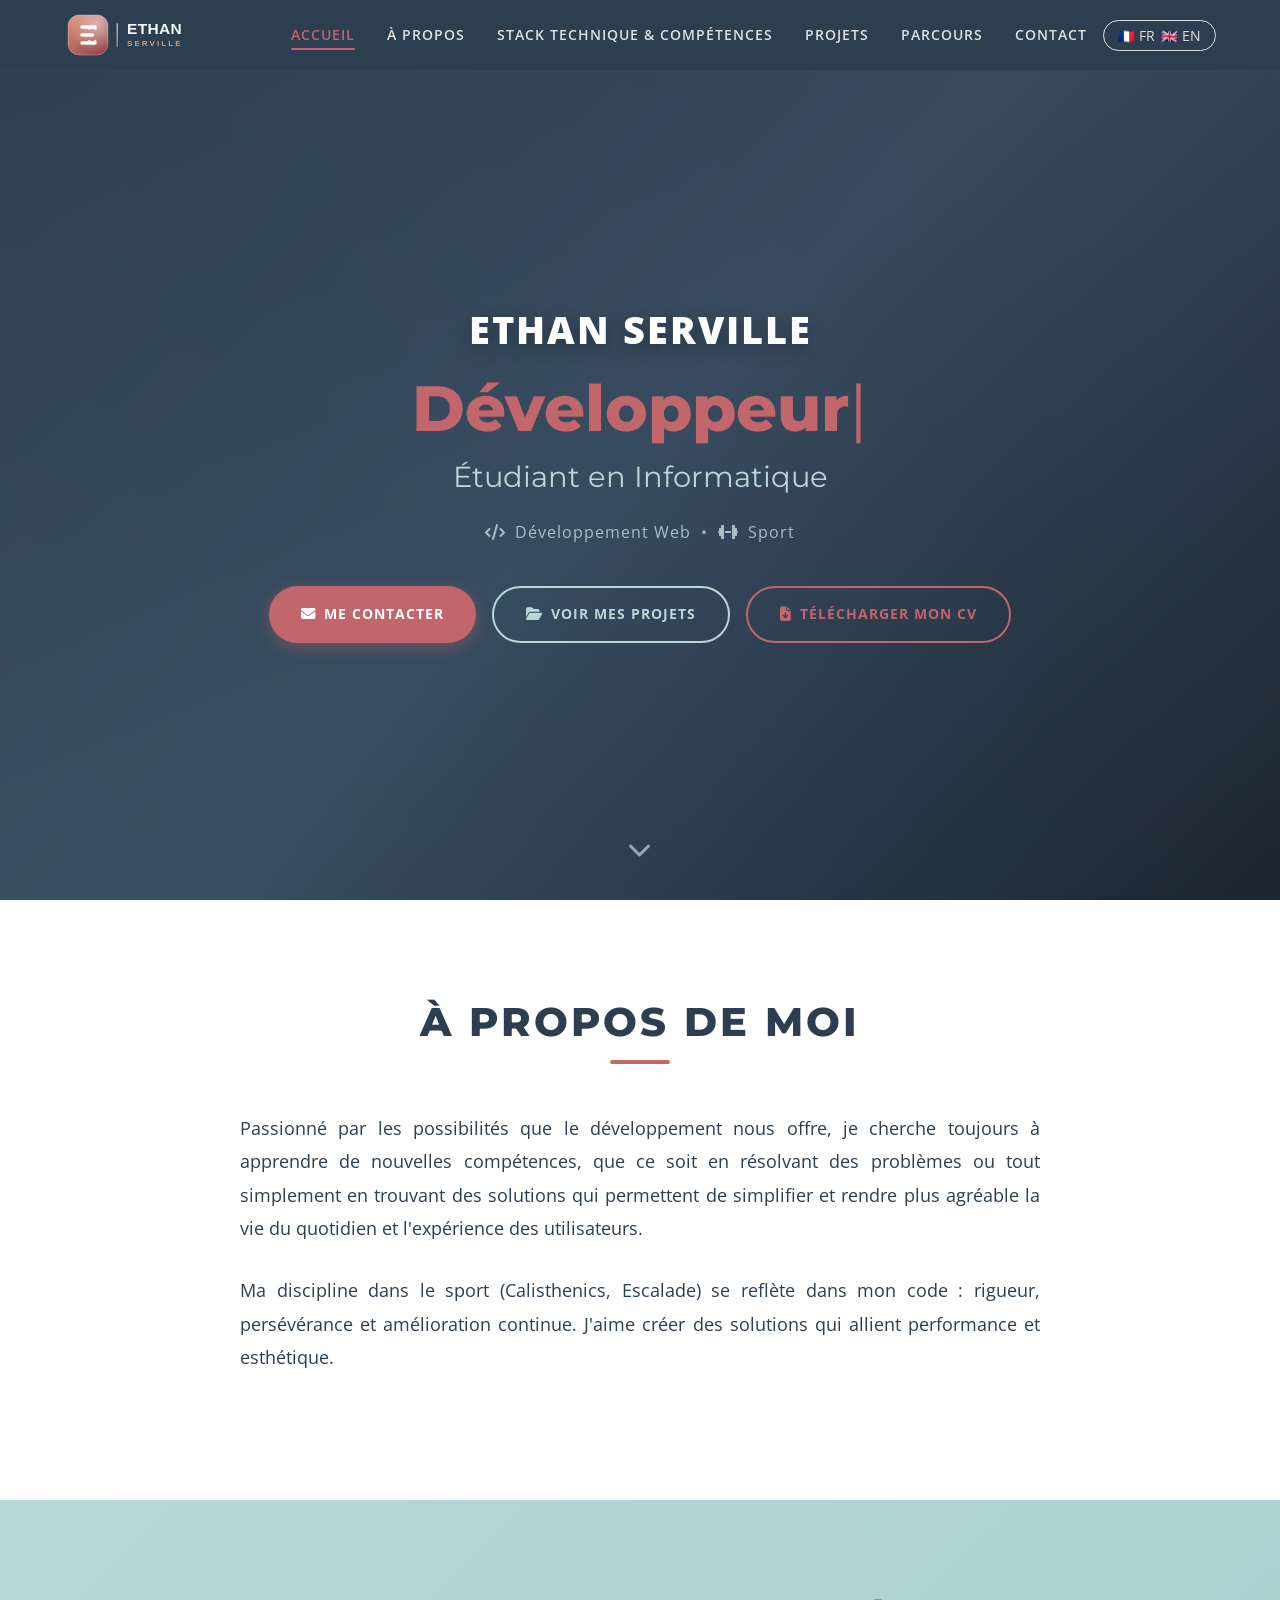
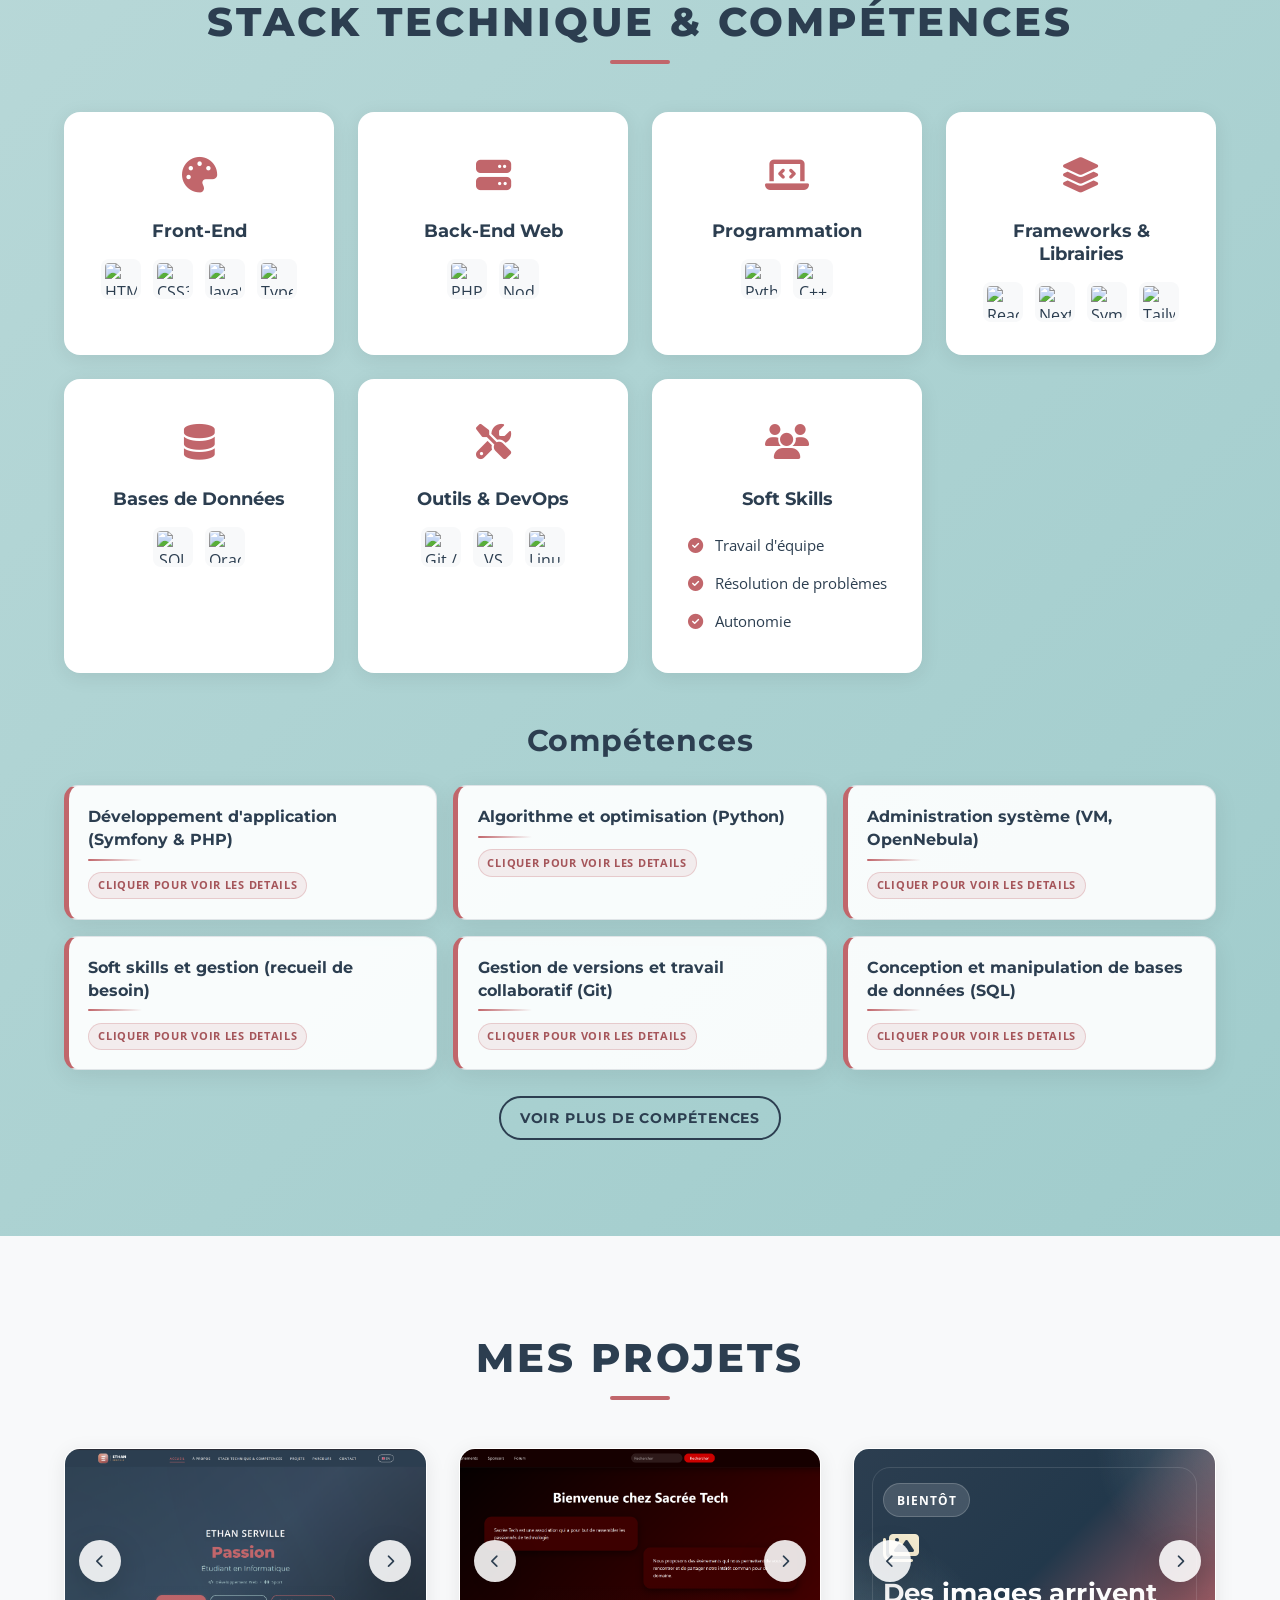
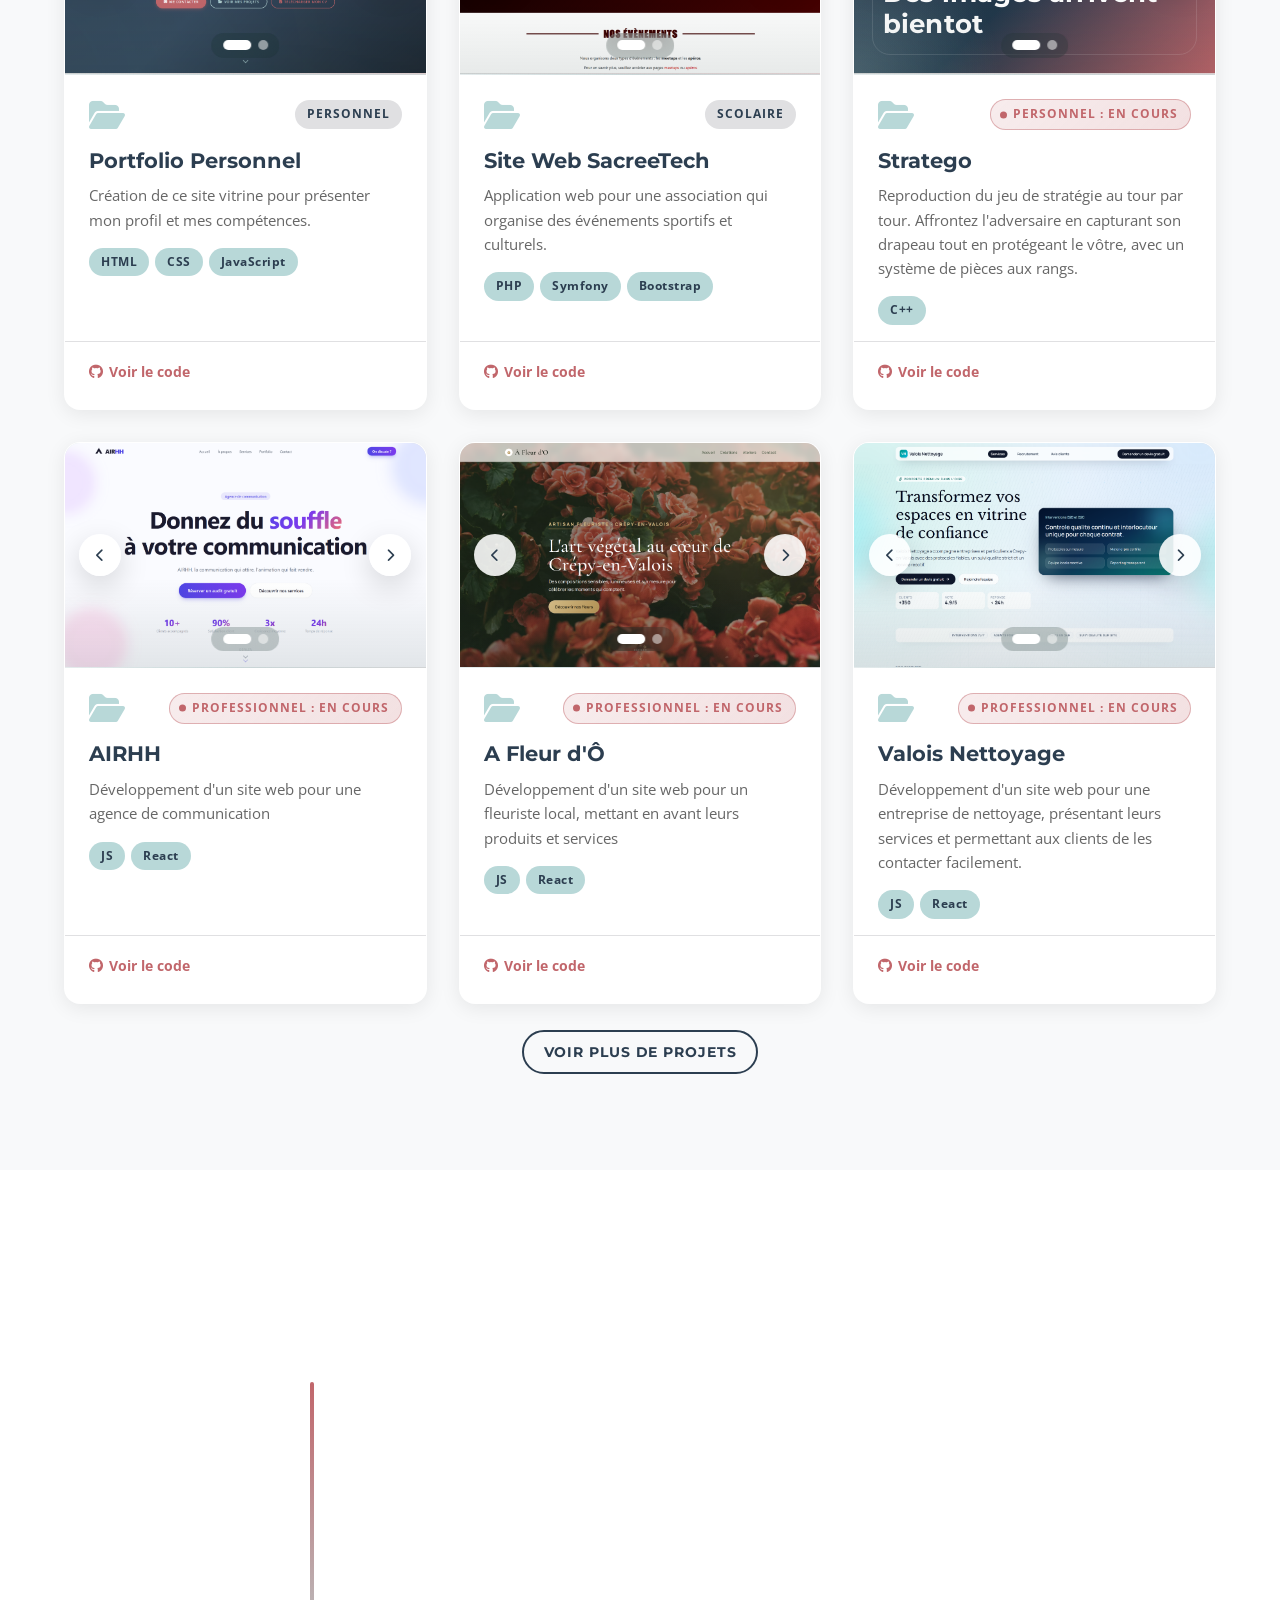
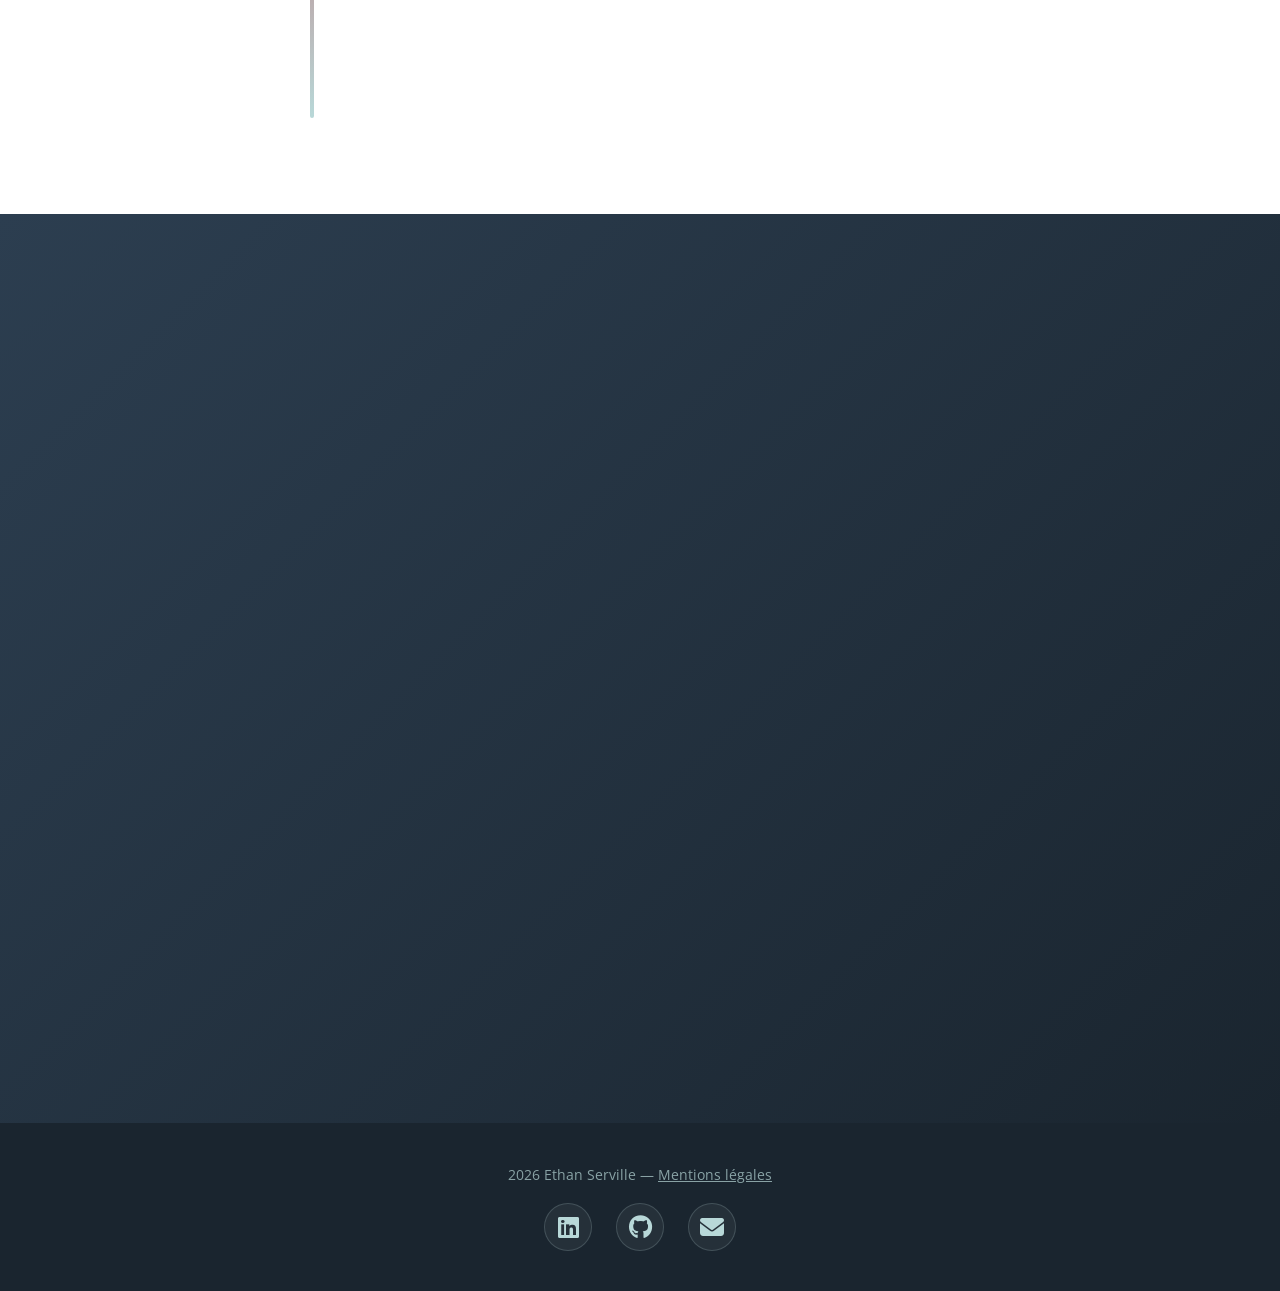
==== commit 4aebf99a: "ajout image caroussel" ====
--- a/index.html
+++ b/index.html
@@ -122,9 +122,19 @@
           <li><a href="#projets" data-i18n="nav.projects">Projets</a></li>
           <li><a href="#parcours" data-i18n="nav.journey">Parcours</a></li>
           <li><a href="#contact" data-i18n="nav.contact">Contact</a></li>
+          <li class="nav-lang-item">
+            <button
+              class="lang-toggle lang-toggle-menu"
+              id="lang-toggle-menu"
+              aria-label="Switch language"
+            >
+              <span class="lang-fr">🇫🇷 FR</span>
+              <span class="lang-en">🇬🇧 EN</span>
+            </button>
+          </li>
         </ul>
         <button
-          class="lang-toggle"
+          class="lang-toggle lang-toggle-desktop"
           id="lang-toggle"
           aria-label="Switch language"
         >
@@ -798,6 +808,17 @@
                 </p>
               </article>
             </div>
+            <div class="show-more-wrapper">
+              <button
+                type="button"
+                id="competencies-show-more"
+                class="show-more-btn"
+                data-section="competencies"
+                aria-expanded="false"
+              >
+                Voir plus de compétences
+              </button>
+            </div>
           </div>
         </div>
       </section>
@@ -810,6 +831,74 @@
           </h2>
           <div class="projects-grid">
             <article class="project-card reveal">
+              <div class="project-carousel" data-carousel>
+                <div class="project-carousel-track" data-carousel-track>
+                  <figure class="project-slide is-active">
+                    <img
+                      src="assets/projects/portfolio-1.png"
+                      alt="Aperçu du portfolio personnel, section d'accueil et présentation"
+                      loading="lazy"
+                    />
+                  </figure>
+                  <figure class="project-slide">
+                    <img
+                      src="assets/projects/portfolio-2.png"
+                      alt="Aperçu du portfolio personnel, section projets et détails visuels"
+                      loading="lazy"
+                    />
+                  </figure>
+                  <figure class="project-slide">
+                    <img
+                      src="assets/projects/portfolio-3.png"
+                      alt="Aperçu du portfolio personnel, section compétences et expériences"
+                      loading="lazy"
+                    />
+                  </figure>
+                  <figure class="project-slide">
+                    <img
+                      src="assets/projects/portfolio-4.png"
+                      alt="Aperçu du portfolio personnel, section compétences et expériences"
+                      loading="lazy"
+                    />
+                  </figure>
+                </div>
+                <div class="project-carousel-controls">
+                  <button
+                    class="project-carousel-btn"
+                    type="button"
+                    aria-label="Image précédente"
+                    data-carousel-prev
+                  >
+                    <i class="fas fa-chevron-left" aria-hidden="true"></i>
+                  </button>
+                  <button
+                    class="project-carousel-btn"
+                    type="button"
+                    aria-label="Image suivante"
+                    data-carousel-next
+                  >
+                    <i class="fas fa-chevron-right" aria-hidden="true"></i>
+                  </button>
+                </div>
+                <div
+                  class="project-carousel-dots"
+                  role="tablist"
+                  aria-label="Galerie du projet"
+                >
+                  <button
+                    class="project-carousel-dot is-active"
+                    type="button"
+                    aria-label="Voir l'image 1"
+                    data-carousel-dot="0"
+                  ></button>
+                  <button
+                    class="project-carousel-dot"
+                    type="button"
+                    aria-label="Voir l'image 2"
+                    data-carousel-dot="1"
+                  ></button>
+                </div>
+              </div>
               <div class="project-header">
                 <i class="fas fa-folder-open project-icon"></i>
                 <span class="project-context" data-i18n="projects.personal"
@@ -834,12 +923,81 @@
                 <a
                   href="https://github.com/EthanS0107/ethan_serville"
                   class="project-link"
-                  ><i class="fab fa-github"></i> Voir le code</a
+                  ><i class="fab fa-github"></i>
+                  <span data-i18n="projects.viewCode">Voir le code</span></a
                 >
               </div>
             </article>
 
             <article class="project-card reveal">
+              <div class="project-carousel" data-carousel>
+                <div class="project-carousel-track" data-carousel-track>
+                  <figure class="project-slide">
+                    <img
+                      src="assets/projects/sacreetech-1.png"
+                      alt="Aperçu du portfolio personnel, section compétences et expériences"
+                      loading="lazy"
+                    />
+                  </figure>
+                  <figure class="project-slide">
+                    <img
+                      src="assets/projects/sacreetech-2.png"
+                      alt="Aperçu du portfolio personnel, section compétences et expériences"
+                      loading="lazy"
+                    />
+                  </figure>
+                  <figure class="project-slide">
+                    <img
+                      src="assets/projects/sacreetech-3.png"
+                      alt="Aperçu du portfolio personnel, section compétences et expériences"
+                      loading="lazy"
+                    />
+                  </figure>
+                  <figure class="project-slide">
+                    <img
+                      src="assets/projects/sacreetech-4.png"
+                      alt="Aperçu du portfolio personnel, section compétences et expériences"
+                      loading="lazy"
+                    />
+                  </figure>
+                </div>
+                <div class="project-carousel-controls">
+                  <button
+                    class="project-carousel-btn"
+                    type="button"
+                    aria-label="Image précédente"
+                    data-carousel-prev
+                  >
+                    <i class="fas fa-chevron-left" aria-hidden="true"></i>
+                  </button>
+                  <button
+                    class="project-carousel-btn"
+                    type="button"
+                    aria-label="Image suivante"
+                    data-carousel-next
+                  >
+                    <i class="fas fa-chevron-right" aria-hidden="true"></i>
+                  </button>
+                </div>
+                <div
+                  class="project-carousel-dots"
+                  role="tablist"
+                  aria-label="Galerie du projet"
+                >
+                  <button
+                    class="project-carousel-dot is-active"
+                    type="button"
+                    aria-label="Voir l'image 1"
+                    data-carousel-dot="0"
+                  ></button>
+                  <button
+                    class="project-carousel-dot"
+                    type="button"
+                    aria-label="Voir l'image 2"
+                    data-carousel-dot="1"
+                  ></button>
+                </div>
+              </div>
               <div class="project-header">
                 <i class="fas fa-folder-open project-icon"></i>
                 <span class="project-context" data-i18n="projects.school"
@@ -847,7 +1005,9 @@
                 >
               </div>
               <div class="project-info">
-                <h3>Site Web SacreeTech</h3>
+                <h3 data-i18n="projects.sacreetech.title">
+                  Site Web SacreeTech
+                </h3>
                 <p data-i18n="projects.sacreetech.desc">
                   Application web pour une association qui organise des
                   événements sportifs et culturels.
@@ -864,12 +1024,65 @@
                   class="project-link"
                   target="_blank"
                   rel="noopener"
-                  ><i class="fab fa-github"></i> Voir le code</a
+                  ><i class="fab fa-github"></i>
+                  <span data-i18n="projects.viewCode">Voir le code</span></a
                 >
               </div>
             </article>
 
             <article class="project-card reveal">
+              <div class="project-carousel" data-carousel>
+                <div class="project-carousel-track" data-carousel-track>
+                  <figure
+                    class="project-slide project-slide-placeholder is-active"
+                  >
+                    <div
+                      class="project-placeholder"
+                      aria-label="Images de Stratego à venir"
+                    >
+                      <span class="project-placeholder-badge">Bientôt</span>
+                      <i class="fas fa-images" aria-hidden="true"></i>
+                      <strong>Des images arrivent bientot</strong>
+                    </div>
+                  </figure>
+                </div>
+                <div class="project-carousel-controls">
+                  <button
+                    class="project-carousel-btn"
+                    type="button"
+                    aria-label="Image précédente"
+                    data-carousel-prev
+                  >
+                    <i class="fas fa-chevron-left" aria-hidden="true"></i>
+                  </button>
+                  <button
+                    class="project-carousel-btn"
+                    type="button"
+                    aria-label="Image suivante"
+                    data-carousel-next
+                  >
+                    <i class="fas fa-chevron-right" aria-hidden="true"></i>
+                  </button>
+                </div>
+                <div
+                  class="project-carousel-dots"
+                  role="tablist"
+                  aria-label="Galerie du projet"
+                >
+                  <button
+                    class="project-carousel-dot is-active"
+                    type="button"
+                    aria-label="Voir l'image 1"
+                    data-carousel-dot="0"
+                  ></button>
+                  <button
+                    class="project-carousel-dot"
+                    type="button"
+                    aria-label="Voir l'image 2"
+                    data-carousel-dot="1"
+                  ></button>
+                </div>
+              </div>
               <div class="project-header">
                 <i class="fas fa-folder-open project-icon"></i>
                 <span class="project-context badge-wip" data-i18n="projects.wip"
@@ -877,7 +1090,7 @@
                 >
               </div>
               <div class="project-info">
-                <h3>Stratego</h3>
+                <h3 data-i18n="projects.stratego.title">Stratego</h3>
                 <p data-i18n="projects.stratego.desc">
                   Reproduction du jeu de stratégie au tour par tour. Affrontez
                   l'adversaire en capturant son drapeau tout en protégeant le
@@ -894,12 +1107,81 @@
                   target="_blank"
                   rel="noopener"
                 >
-                  <i class="fab fa-github"></i> Voir le code
+                  <i class="fab fa-github"></i>
+                  <span data-i18n="projects.viewCode">Voir le code</span>
                 </a>
               </div>
             </article>
 
             <article class="project-card reveal">
+              <div class="project-carousel" data-carousel>
+                <div class="project-carousel-track" data-carousel-track>
+                  <figure class="project-slide is-active">
+                    <img
+                      src="assets/projects/airhh-1.png"
+                      alt="Aperçu d'AIRHH avec identité de marque et mise en page agence"
+                      loading="lazy"
+                    />
+                  </figure>
+                  <figure class="project-slide is-active">
+                    <img
+                      src="assets/projects/airhh-2.png"
+                      alt="Aperçu d'AIRHH avec identité de marque et mise en page agence"
+                      loading="lazy"
+                    />
+                  </figure>
+                  <figure class="project-slide is-active">
+                    <img
+                      src="assets/projects/airhh-3.png"
+                      alt="Aperçu d'AIRHH avec identité de marque et mise en page agence"
+                      loading="lazy"
+                    />
+                  </figure>
+                  <figure class="project-slide is-active">
+                    <img
+                      src="assets/projects/airhh-4.png"
+                      alt="Aperçu d'AIRHH avec identité de marque et mise en page agence"
+                      loading="lazy"
+                    />
+                  </figure>
+                </div>
+                <div class="project-carousel-controls">
+                  <button
+                    class="project-carousel-btn"
+                    type="button"
+                    aria-label="Image précédente"
+                    data-carousel-prev
+                  >
+                    <i class="fas fa-chevron-left" aria-hidden="true"></i>
+                  </button>
+                  <button
+                    class="project-carousel-btn"
+                    type="button"
+                    aria-label="Image suivante"
+                    data-carousel-next
+                  >
+                    <i class="fas fa-chevron-right" aria-hidden="true"></i>
+                  </button>
+                </div>
+                <div
+                  class="project-carousel-dots"
+                  role="tablist"
+                  aria-label="Galerie du projet"
+                >
+                  <button
+                    class="project-carousel-dot is-active"
+                    type="button"
+                    aria-label="Voir l'image 1"
+                    data-carousel-dot="0"
+                  ></button>
+                  <button
+                    class="project-carousel-dot"
+                    type="button"
+                    aria-label="Voir l'image 2"
+                    data-carousel-dot="1"
+                  ></button>
+                </div>
+              </div>
               <div class="project-header">
                 <i class="fas fa-folder-open project-icon"></i>
                 <span
@@ -909,7 +1191,7 @@
                 >
               </div>
               <div class="project-info">
-                <h3>AIRHH</h3>
+                <h3 data-i18n="projects.airhh.title">AIRHH</h3>
                 <p data-i18n="projects.airhh.desc">
                   Développement d'un site web pour une agence de communication
                 </p>
@@ -925,12 +1207,254 @@
                   target="_blank"
                   rel="noopener"
                 >
-                  <i class="fab fa-github"></i> Voir le code
+                  <i class="fab fa-github"></i>
+                  <span data-i18n="projects.viewCode">Voir le code</span>
                 </a>
               </div>
             </article>
 
             <article class="project-card reveal">
+              <div class="project-carousel" data-carousel>
+                <div class="project-carousel-track" data-carousel-track>
+                  <figure class="project-slide is-active">
+                    <img
+                      src="assets/projects/a-fleur-d-o-1.png"
+                      alt="Aperçu de A Fleur d'Ô avec univers floral et mise en avant des bouquets"
+                      loading="lazy"
+                    />
+                  </figure>
+                  <figure class="project-slide is-active">
+                    <img
+                      src="assets/projects/a-fleur-d-o-2.png"
+                      alt="Aperçu de A Fleur d'Ô avec univers floral et mise en avant des bouquets"
+                      loading="lazy"
+                    />
+                  </figure>
+                  <figure class="project-slide">
+                    <img
+                      src="assets/projects/a-fleur-d-o-3.png"
+                      alt="Aperçu de A Fleur d'Ô avec catalogue et parcours boutique"
+                      loading="lazy"
+                    />
+                  </figure>
+                </div>
+                <div class="project-carousel-controls">
+                  <button
+                    class="project-carousel-btn"
+                    type="button"
+                    aria-label="Image précédente"
+                    data-carousel-prev
+                  >
+                    <i class="fas fa-chevron-left" aria-hidden="true"></i>
+                  </button>
+                  <button
+                    class="project-carousel-btn"
+                    type="button"
+                    aria-label="Image suivante"
+                    data-carousel-next
+                  >
+                    <i class="fas fa-chevron-right" aria-hidden="true"></i>
+                  </button>
+                </div>
+                <div
+                  class="project-carousel-dots"
+                  role="tablist"
+                  aria-label="Galerie du projet"
+                >
+                  <button
+                    class="project-carousel-dot is-active"
+                    type="button"
+                    aria-label="Voir l'image 1"
+                    data-carousel-dot="0"
+                  ></button>
+                  <button
+                    class="project-carousel-dot"
+                    type="button"
+                    aria-label="Voir l'image 2"
+                    data-carousel-dot="1"
+                  ></button>
+                </div>
+              </div>
+              <div class="project-header">
+                <i class="fas fa-folder-open project-icon"></i>
+                <span
+                  class="project-context badge-wip"
+                  data-i18n="projects.wip.pro"
+                  >Professionnel : En cours</span
+                >
+              </div>
+              <div class="project-info">
+                <h3 data-i18n="projects.afleuro.title">A Fleur d'Ô</h3>
+                <p data-i18n="projects.afleuro.desc">
+                  Développement d'un site web pour un fleuriste local, mettant
+                  en avant leurs produits et services
+                </p>
+                <div class="tags">
+                  <span>JS</span>
+                  <span>React</span>
+                </div>
+              </div>
+              <div class="project-footer">
+                <a
+                  href="https://github.com/EthanS0107/a_fleur_d_o.git"
+                  class="project-link"
+                  target="_blank"
+                  rel="noopener"
+                >
+                  <i class="fab fa-github"></i>
+                  <span data-i18n="projects.viewCode">Voir le code</span>
+                </a>
+              </div>
+            </article>
+
+            <article class="project-card reveal">
+              <div class="project-carousel" data-carousel>
+                <div class="project-carousel-track" data-carousel-track>
+                  <figure class="project-slide is-active">
+                    <img
+                      src="assets/projects/valois-nettoyage-1.png"
+                      alt="Aperçu de Valois Nettoyage avec présentation des services et blocs métier"
+                      loading="lazy"
+                    />
+                  </figure>
+                  <figure class="project-slide is-active">
+                    <img
+                      src="assets/projects/valois-nettoyage-2.png"
+                      alt="Aperçu de Valois Nettoyage avec présentation des services et blocs métier"
+                      loading="lazy"
+                    />
+                  </figure>
+                  <figure class="project-slide is-active">
+                    <img
+                      src="assets/projects/valois-nettoyage-3.png"
+                      alt="Aperçu de Valois Nettoyage avec présentation des services et blocs métier"
+                      loading="lazy"
+                    />
+                  </figure>
+                </div>
+                <div class="project-carousel-controls">
+                  <button
+                    class="project-carousel-btn"
+                    type="button"
+                    aria-label="Image précédente"
+                    data-carousel-prev
+                  >
+                    <i class="fas fa-chevron-left" aria-hidden="true"></i>
+                  </button>
+                  <button
+                    class="project-carousel-btn"
+                    type="button"
+                    aria-label="Image suivante"
+                    data-carousel-next
+                  >
+                    <i class="fas fa-chevron-right" aria-hidden="true"></i>
+                  </button>
+                </div>
+                <div
+                  class="project-carousel-dots"
+                  role="tablist"
+                  aria-label="Galerie du projet"
+                >
+                  <button
+                    class="project-carousel-dot is-active"
+                    type="button"
+                    aria-label="Voir l'image 1"
+                    data-carousel-dot="0"
+                  ></button>
+                  <button
+                    class="project-carousel-dot"
+                    type="button"
+                    aria-label="Voir l'image 2"
+                    data-carousel-dot="1"
+                  ></button>
+                </div>
+              </div>
+              <div class="project-header">
+                <i class="fas fa-folder-open project-icon"></i>
+                <span
+                  class="project-context badge-wip"
+                  data-i18n="projects.wip.pro"
+                  >Professionnel : En cours</span
+                >
+              </div>
+              <div class="project-info">
+                <h3 data-i18n="projects.valois.title">Valois Nettoyage</h3>
+                <p data-i18n="projects.valois.desc">
+                  Développement d'un site web pour une entreprise de nettoyage,
+                  présentant leurs services et permettant aux clients de les
+                  contacter facilement.
+                </p>
+                <div class="tags">
+                  <span>JS</span>
+                  <span>React</span>
+                </div>
+              </div>
+              <div class="project-footer">
+                <a
+                  href="https://github.com/EthanS0107/Valois-nettoyage.git"
+                  class="project-link"
+                  target="_blank"
+                  rel="noopener"
+                >
+                  <i class="fab fa-github"></i>
+                  <span data-i18n="projects.viewCode">Voir le code</span>
+                </a>
+              </div>
+            </article>
+
+            <article class="project-card reveal">
+              <div class="project-carousel" data-carousel>
+                <div class="project-carousel-track" data-carousel-track>
+                  <figure
+                    class="project-slide project-slide-placeholder is-active"
+                  >
+                    <div
+                      class="project-placeholder"
+                      aria-label="Images de Stratego à venir"
+                    >
+                      <span class="project-placeholder-badge">Bientôt</span>
+                      <i class="fas fa-images" aria-hidden="true"></i>
+                      <strong>Des images arrivent bientot</strong>
+                    </div>
+                  </figure>
+                </div>
+                <div class="project-carousel-controls">
+                  <button
+                    class="project-carousel-btn"
+                    type="button"
+                    aria-label="Image précédente"
+                    data-carousel-prev
+                  >
+                    <i class="fas fa-chevron-left" aria-hidden="true"></i>
+                  </button>
+                  <button
+                    class="project-carousel-btn"
+                    type="button"
+                    aria-label="Image suivante"
+                    data-carousel-next
+                  >
+                    <i class="fas fa-chevron-right" aria-hidden="true"></i>
+                  </button>
+                </div>
+                <div
+                  class="project-carousel-dots"
+                  role="tablist"
+                  aria-label="Galerie du projet"
+                >
+                  <button
+                    class="project-carousel-dot is-active"
+                    type="button"
+                    aria-label="Voir l'image 1"
+                    data-carousel-dot="0"
+                  ></button>
+                  <button
+                    class="project-carousel-dot"
+                    type="button"
+                    aria-label="Voir l'image 2"
+                    data-carousel-dot="1"
+                  ></button>
+                </div>
+              </div>
               <div class="project-header">
                 <i class="fas fa-folder-open project-icon"></i>
                 <span class="project-context badge-wip" data-i18n="projects.wip"
@@ -938,7 +1462,7 @@
                 >
               </div>
               <div class="project-info">
-                <h3>World Menu</h3>
+                <h3 data-i18n="projects.worldmenu.title">World Menu</h3>
                 <p data-i18n="projects.worldmenu.desc">
                   Site proposant des idées de menus et des recettes pour partir
                   à la découverte de la culture culinaire du monde entier.
@@ -955,12 +1479,65 @@
                   target="_blank"
                   rel="noopener"
                 >
-                  <i class="fab fa-github"></i> Voir le code
+                  <i class="fab fa-github"></i>
+                  <span data-i18n="projects.viewCode">Voir le code</span>
                 </a>
               </div>
             </article>
 
             <article class="project-card reveal">
+              <div class="project-carousel" data-carousel>
+                <div class="project-carousel-track" data-carousel-track>
+                  <figure
+                    class="project-slide project-slide-placeholder is-active"
+                  >
+                    <div
+                      class="project-placeholder"
+                      aria-label="Images de Stratego à venir"
+                    >
+                      <span class="project-placeholder-badge">Bientôt</span>
+                      <i class="fas fa-images" aria-hidden="true"></i>
+                      <strong>Des images arrivent bientot</strong>
+                    </div>
+                  </figure>
+                </div>
+                <div class="project-carousel-controls">
+                  <button
+                    class="project-carousel-btn"
+                    type="button"
+                    aria-label="Image précédente"
+                    data-carousel-prev
+                  >
+                    <i class="fas fa-chevron-left" aria-hidden="true"></i>
+                  </button>
+                  <button
+                    class="project-carousel-btn"
+                    type="button"
+                    aria-label="Image suivante"
+                    data-carousel-next
+                  >
+                    <i class="fas fa-chevron-right" aria-hidden="true"></i>
+                  </button>
+                </div>
+                <div
+                  class="project-carousel-dots"
+                  role="tablist"
+                  aria-label="Galerie du projet"
+                >
+                  <button
+                    class="project-carousel-dot is-active"
+                    type="button"
+                    aria-label="Voir l'image 1"
+                    data-carousel-dot="0"
+                  ></button>
+                  <button
+                    class="project-carousel-dot"
+                    type="button"
+                    aria-label="Voir l'image 2"
+                    data-carousel-dot="1"
+                  ></button>
+                </div>
+              </div>
               <div class="project-header">
                 <i class="fas fa-folder-open project-icon"></i>
                 <span class="project-context" data-i18n="projects.personal"
@@ -968,7 +1545,7 @@
                 >
               </div>
               <div class="project-info">
-                <h3>Pac-Man</h3>
+                <h3 data-i18n="projects.pacman.title">Pac-Man</h3>
                 <p data-i18n="projects.pacman.desc">
                   Reproduction du jeu d'arcade Pac-Man avec gestion des
                   fantômes, des niveaux et du score.
@@ -985,10 +1562,22 @@
                   target="_blank"
                   rel="noopener"
                 >
-                  <i class="fab fa-github"></i> Voir le code
+                  <i class="fab fa-github"></i>
+                  <span data-i18n="projects.viewCode">Voir le code</span>
                 </a>
               </div>
             </article>
+          </div>
+          <div class="show-more-wrapper">
+            <button
+              type="button"
+              id="projects-show-more"
+              class="show-more-btn"
+              data-section="projects"
+              aria-expanded="false"
+            >
+              Voir plus de projets
+            </button>
           </div>
         </div>
       </section>
--- a/style.css
+++ b/style.css
@@ -118,6 +118,70 @@
   background: var(--Terracotta-Brûlée);
   margin: 12px auto 0;
   border-radius: 2px;
+}
+
+.is-hidden-by-limit {
+  display: none !important;
+}
+
+.show-more-wrapper {
+  display: flex;
+  justify-content: center;
+  margin-top: 1.6rem;
+}
+
+.show-more-btn {
+  border: 2px solid var(--Ardoise-Profonde);
+  background: transparent;
+  color: var(--Ardoise-Profonde);
+  font-family: var(--font-heading);
+  font-size: 0.9rem;
+  font-weight: 700;
+  letter-spacing: 0.9px;
+  text-transform: uppercase;
+  border-radius: 999px;
+  padding: 0.7rem 1.2rem;
+  cursor: pointer;
+  transition: all var(--transition-base);
+}
+
+.show-more-btn:hover {
+  background: var(--Ardoise-Profonde);
+  color: var(--White);
+  transform: translateY(-2px);
+  box-shadow: 0 8px 20px var(--Shadow-Light);
+}
+
+.show-more-enter {
+  animation: show-more-enter 0.48s cubic-bezier(0.22, 1, 0.36, 1) both;
+  animation-delay: var(--show-more-delay, 0ms);
+}
+
+.show-more-exit {
+  animation: show-more-exit 0.26s ease both;
+  animation-delay: var(--show-more-delay, 0ms);
+}
+
+@keyframes show-more-enter {
+  0% {
+    opacity: 0;
+    transform: translateY(16px) scale(0.98);
+  }
+  100% {
+    opacity: 1;
+    transform: translateY(0) scale(1);
+  }
+}
+
+@keyframes show-more-exit {
+  0% {
+    opacity: 1;
+    transform: translateY(0) scale(1);
+  }
+  100% {
+    opacity: 0;
+    transform: translateY(-10px) scale(0.98);
+  }
 }
 
 /* ============================================
@@ -280,6 +344,18 @@
   cursor: pointer;
   z-index: 1001;
   padding: 5px;
+  width: 42px;
+  height: 42px;
+  border-radius: 12px;
+  border: 1px solid rgba(224, 224, 226, 0.25);
+  background: rgba(255, 255, 255, 0.06);
+  backdrop-filter: blur(6px);
+  -webkit-backdrop-filter: blur(6px);
+  position: relative;
+  flex-direction: column;
+  justify-content: center;
+  align-items: center;
+  gap: 0;
 }
 
 /* Lang Toggle Button */
@@ -309,22 +385,51 @@
   width: 25px;
   height: 3px;
   background-color: var(--Gris-Béton);
-  margin: 5px;
+  margin: 0;
   transition: all var(--transition-base);
   border-radius: 2px;
+  transform-origin: center;
+  position: absolute;
+  left: 50%;
+  transform: translate(-50%, -50%);
+}
+
+.burger .line1 {
+  top: 35%;
+}
+
+.burger .line2 {
+  top: 50%;
+}
+
+.burger .line3 {
+  top: 65%;
 }
 
 /* Burger animation */
 .toggle .line1 {
-  transform: rotate(-45deg) translate(-5px, 6px);
+  top: 50%;
+  transform: translate(-50%, -50%) rotate(45deg);
 }
 
 .toggle .line2 {
   opacity: 0;
+  transform: translate(-50%, -50%) scaleX(0);
 }
 
 .toggle .line3 {
-  transform: rotate(45deg) translate(-5px, -6px);
+  top: 50%;
+  transform: translate(-50%, -50%) rotate(-45deg);
+}
+
+.nav-lang-item {
+  display: none;
+}
+
+.lang-toggle-menu {
+  width: calc(100% - 4.4rem);
+  margin: 0.95rem 2.2rem 0;
+  justify-content: center;
 }
 
 /* ============================================
@@ -890,6 +995,203 @@
   height: 100%; /* S'assure de prendre la hauteur de la grille */
 }
 
+.project-carousel {
+  position: relative;
+  aspect-ratio: 16 / 10;
+  overflow: hidden;
+  background:
+    radial-gradient(
+      circle at top left,
+      rgba(255, 255, 255, 0.8),
+      transparent 42%
+    ),
+    linear-gradient(145deg, rgba(184, 216, 216, 0.7), rgba(193, 102, 107, 0.22));
+  border-bottom: 1px solid rgba(44, 62, 80, 0.08);
+}
+
+.project-carousel::after {
+  content: "";
+  position: absolute;
+  inset: auto 0 0;
+  height: 40%;
+  background: linear-gradient(180deg, transparent, rgba(22, 48, 43, 0.1));
+  pointer-events: none;
+}
+
+.project-carousel-track {
+  display: flex;
+  height: 100%;
+  transition: transform 0.55s cubic-bezier(0.22, 1, 0.36, 1);
+  will-change: transform;
+}
+
+.project-slide {
+  min-width: 100%;
+  height: 100%;
+  margin: 0;
+}
+
+.project-slide-placeholder {
+  display: flex;
+  align-items: stretch;
+}
+
+.project-placeholder {
+  position: relative;
+  display: flex;
+  flex-direction: column;
+  justify-content: center;
+  align-items: flex-start;
+  gap: 0.9rem;
+  width: 100%;
+  height: 100%;
+  padding: 1.8rem;
+  color: var(--White);
+  background:
+    radial-gradient(
+      circle at top right,
+      rgba(255, 255, 255, 0.18),
+      transparent 28%
+    ),
+    radial-gradient(
+      circle at bottom left,
+      rgba(184, 216, 216, 0.28),
+      transparent 34%
+    ),
+    linear-gradient(
+      135deg,
+      var(--Ardoise-Profonde),
+      #22384b 52%,
+      var(--Terracotta-Brulee, #c1666b)
+    );
+}
+
+.project-placeholder::before {
+  content: "";
+  position: absolute;
+  inset: 18px;
+  border: 1px solid rgba(255, 255, 255, 0.12);
+  border-radius: 18px;
+  pointer-events: none;
+}
+
+.project-placeholder i {
+  font-size: 2rem;
+  color: #f4ebd0;
+}
+
+.project-placeholder strong {
+  font-family: var(--font-heading);
+  font-size: clamp(1.3rem, 2vw, 1.8rem);
+  line-height: 1.2;
+  letter-spacing: 0.2px;
+}
+
+.project-placeholder p {
+  max-width: 28ch;
+  font-size: 0.98rem;
+  line-height: 1.6;
+  color: rgba(255, 255, 255, 0.82);
+}
+
+.project-placeholder-badge {
+  display: inline-flex;
+  align-items: center;
+  justify-content: center;
+  min-height: 32px;
+  padding: 0.35rem 0.8rem;
+  border-radius: 999px;
+  background: rgba(255, 255, 255, 0.14);
+  border: 1px solid rgba(255, 255, 255, 0.18);
+  font-size: 0.78rem;
+  font-weight: 700;
+  letter-spacing: 0.08em;
+  text-transform: uppercase;
+}
+
+.project-slide img {
+  display: block;
+  width: 100%;
+  height: 100%;
+  object-fit: cover;
+}
+
+.project-carousel-controls {
+  position: absolute;
+  inset: 50% 0 auto;
+  transform: translateY(-50%);
+  display: flex;
+  justify-content: space-between;
+  padding: 0 0.9rem;
+  pointer-events: none;
+  z-index: 2;
+}
+
+.project-carousel-btn {
+  width: 42px;
+  height: 42px;
+  border: 0;
+  border-radius: 999px;
+  background: rgba(255, 255, 255, 0.88);
+  color: var(--Ardoise-Profonde);
+  box-shadow: 0 10px 30px rgba(0, 0, 0, 0.16);
+  cursor: pointer;
+  transition:
+    transform var(--transition-base),
+    background var(--transition-base),
+    color var(--transition-base);
+  pointer-events: auto;
+}
+
+.project-carousel-btn:hover,
+.project-carousel-btn:focus-visible {
+  transform: scale(1.08);
+  background: var(--Terracotta-Brûlée);
+  color: var(--White);
+  outline: none;
+}
+
+.project-carousel-dots {
+  position: absolute;
+  left: 50%;
+  bottom: 1rem;
+  transform: translateX(-50%);
+  display: inline-flex;
+  align-items: center;
+  gap: 0.45rem;
+  padding: 0.45rem 0.7rem;
+  border-radius: 999px;
+  background: rgba(22, 48, 43, 0.22);
+  backdrop-filter: blur(12px);
+  -webkit-backdrop-filter: blur(12px);
+  z-index: 2;
+}
+
+.project-carousel-dot {
+  width: 10px;
+  height: 10px;
+  border: 0;
+  border-radius: 999px;
+  background: rgba(255, 255, 255, 0.5);
+  cursor: pointer;
+  transition:
+    width var(--transition-base),
+    background var(--transition-base),
+    transform var(--transition-base);
+}
+
+.project-carousel-dot.is-active {
+  width: 28px;
+  background: var(--White);
+}
+
+.project-carousel-dot:hover,
+.project-carousel-dot:focus-visible {
+  background: var(--White);
+  transform: scale(1.05);
+  outline: none;
+}
+
 .project-card:hover {
   transform: translateY(-8px);
   box-shadow: 0 16px 48px var(--Shadow-Medium);
@@ -1022,17 +1324,6 @@
   align-items: center;
   gap: 6px;
   transition: all var(--transition-base);
-}
-
-/* Rend toute la carte cliquable via le lien */
-.project-link::after {
-  content: "";
-  position: absolute;
-  top: 0;
-  left: 0;
-  width: 100%;
-  height: 100%;
-  z-index: 1;
 }
 
 .project-link:hover {
@@ -1455,6 +1746,11 @@
     transform: translateX(0);
     transition-delay: 0.4s;
   }
+  .nav-links.nav-active li:nth-child(7) {
+    opacity: 1;
+    transform: translateX(0);
+    transition-delay: 0.46s;
+  }
 
   .nav-links li a {
     font-size: 0.94rem;
@@ -1486,17 +1782,28 @@
     padding-left: 2.7rem;
   }
 
+  .lang-toggle-desktop {
+    display: none;
+  }
+
   .lang-toggle {
-    margin-left: auto;
-    margin-right: 0.25rem;
     font-size: 0.76rem;
     padding: 4px 10px;
     border-width: 1px;
   }
 
+  .nav-lang-item {
+    display: block;
+    width: 100%;
+    opacity: 0;
+    transform: translateX(22px);
+    transition:
+      opacity 0.3s ease,
+      transform 0.3s ease;
+  }
+
   .burger {
-    display: grid;
-    place-items: center;
+    display: flex;
     width: 42px;
     height: 42px;
     border-radius: 12px;
@@ -1513,7 +1820,7 @@
 
   .burger div {
     width: 20px;
-    margin: 3px 0;
+    height: 2.8px;
   }
 }
 
@@ -1596,7 +1903,8 @@
     width: 78%;
     max-width: 320px;
     background: linear-gradient(
-      160deg,
+      .project-carousel {aspect-ratio: 16 / 11;} .project-carousel-btn
+        {width: 38px; height: 38px;} 160deg,
       #1e2d3d 0%,
       var(--Ardoise-Profonde) 55%,
       #1a1f2c 100%
@@ -1604,9 +1912,9 @@
     display: flex;
     flex-direction: column;
     align-items: flex-start;
-    justify-content: center;
+    justify-content: flex-start;
     gap: 0;
-    padding: 2rem 0;
+    padding: 6.2rem 0 2rem;
     transform: translateX(100%);
     transition: transform 0.45s cubic-bezier(0.77, 0.2, 0.05, 1);
     box-shadow: -8px 0 50px rgba(0, 0, 0, 0.5);
@@ -1685,6 +1993,11 @@
     opacity: 1;
     transform: translateX(0);
     transition-delay: 0.42s;
+  }
+  .nav-links.nav-active li:nth-child(7) {
+    opacity: 1;
+    transform: translateX(0);
+    transition-delay: 0.48s;
   }
 
   .nav-links li a {
@@ -1719,12 +2032,26 @@
   }
 
   .burger {
-    display: block;
+    display: flex;
+  }
+
+  .lang-toggle-desktop {
+    display: none;
   }
 
   .lang-toggle {
     font-size: 0.78rem;
     padding: 4px 10px;
+  }
+
+  .nav-lang-item {
+    display: block;
+    order: -1;
+    margin-bottom: 0.35rem;
+  }
+
+  .lang-toggle-menu {
+    margin-top: 0;
   }
 
   .hero h1 {
@@ -1814,6 +2141,19 @@
 
   nav {
     padding: 0 4%;
+  }
+
+  .project-carousel-controls {
+    padding: 0 0.65rem;
+  }
+
+  .project-carousel-btn {
+    width: 34px;
+    height: 34px;
+  }
+
+  .project-carousel-dots {
+    bottom: 0.7rem;
   }
 }
 
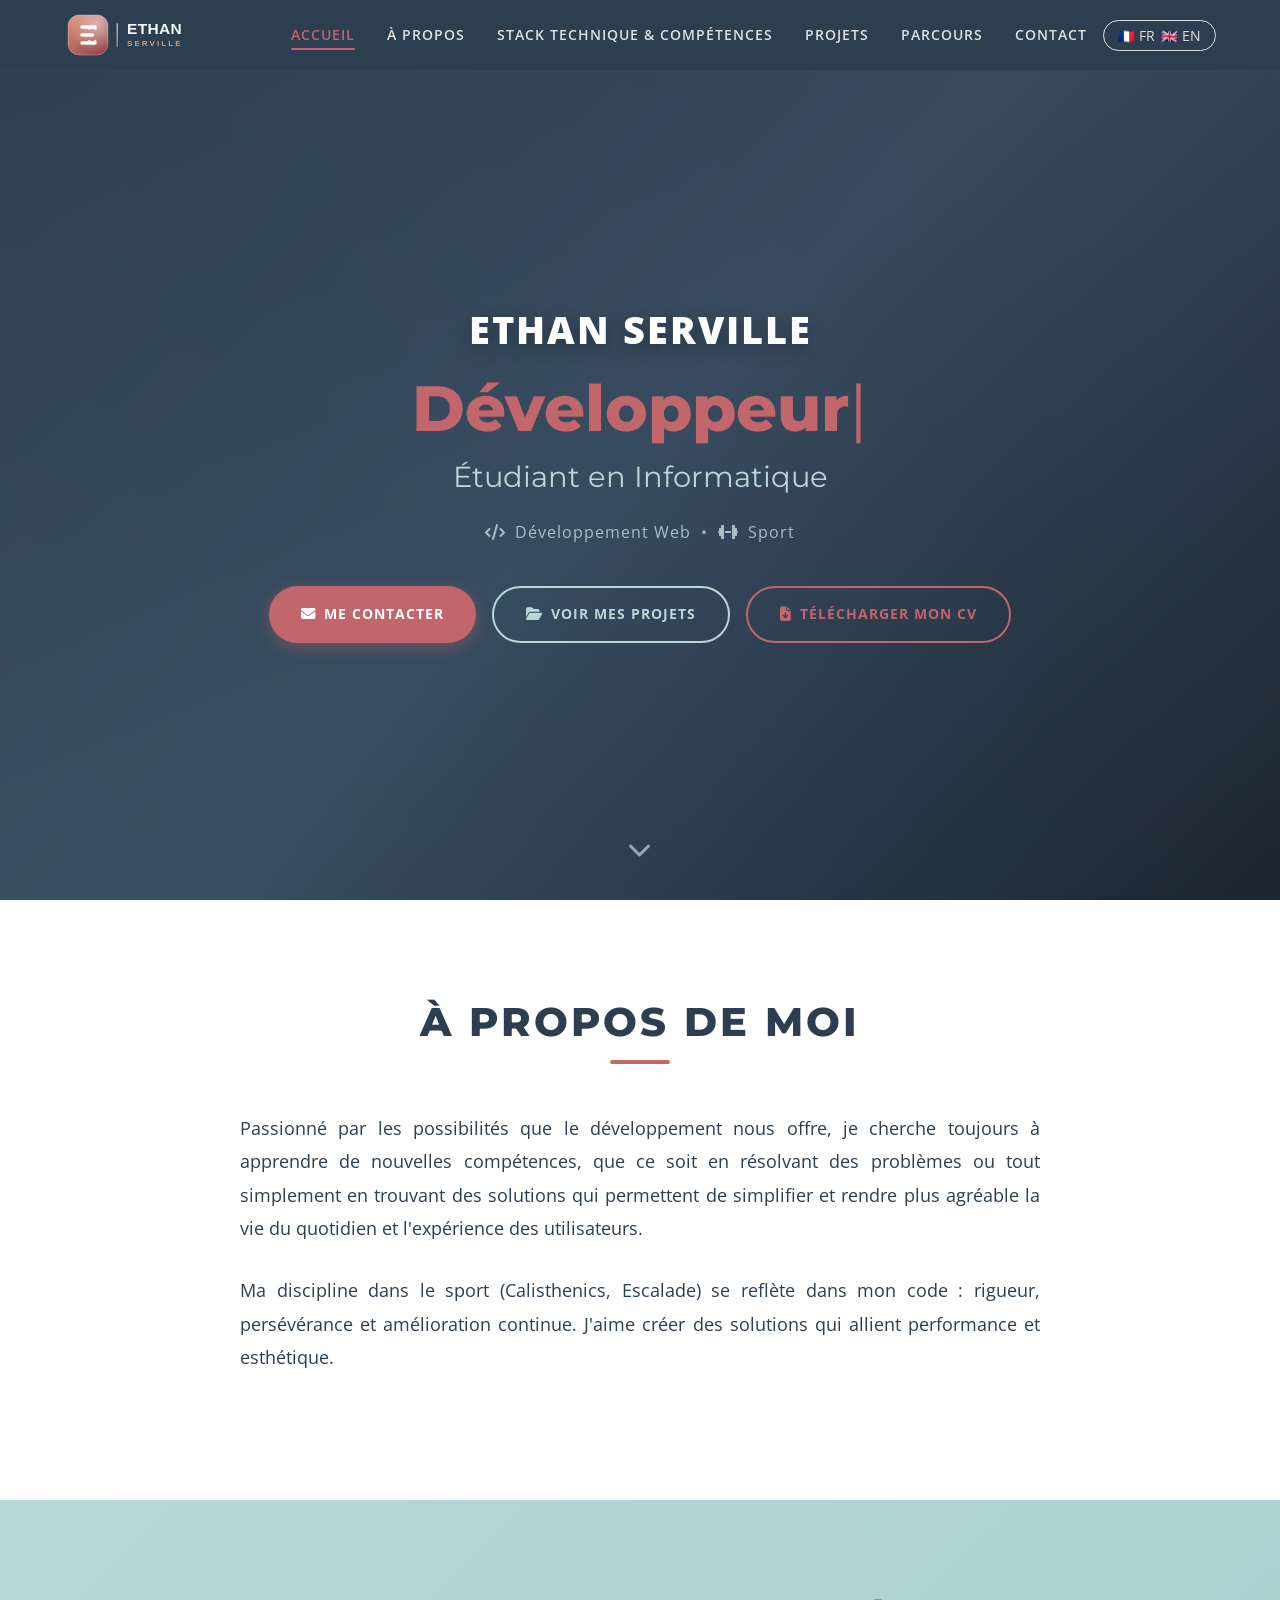
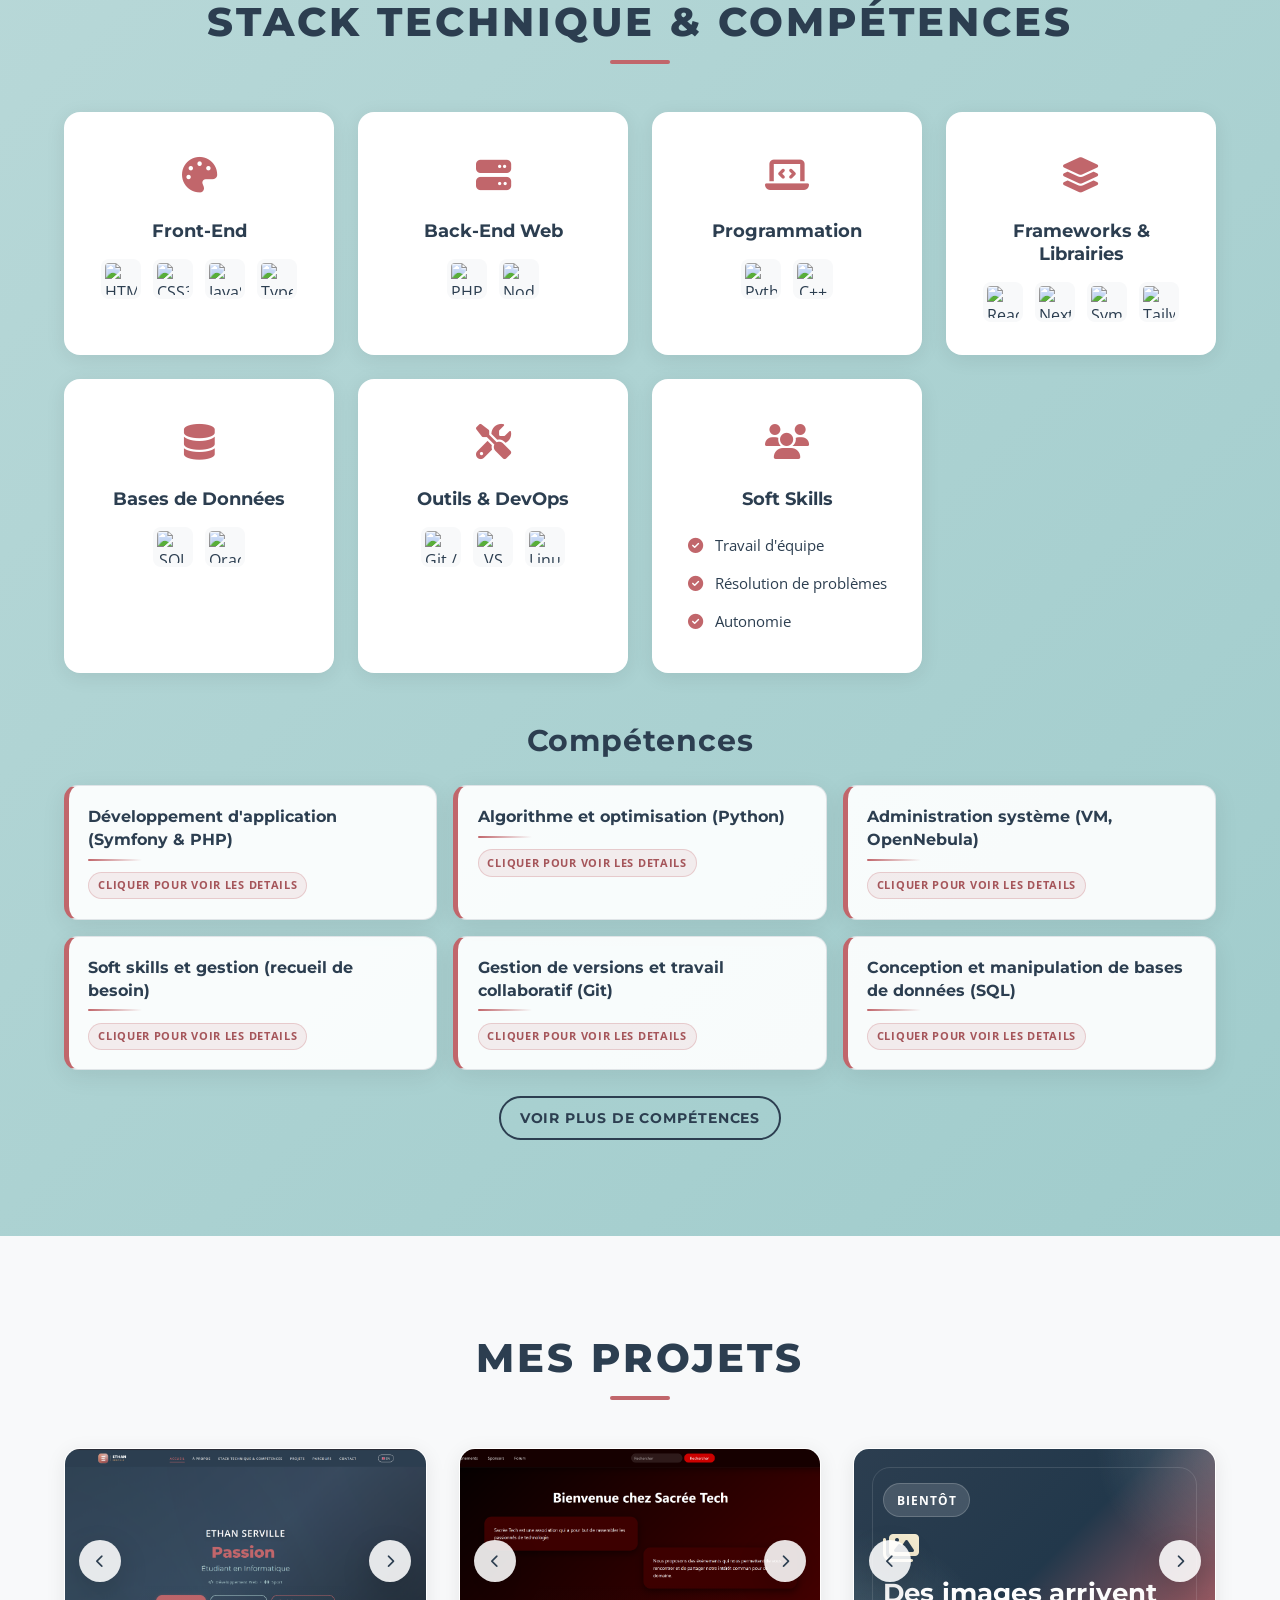
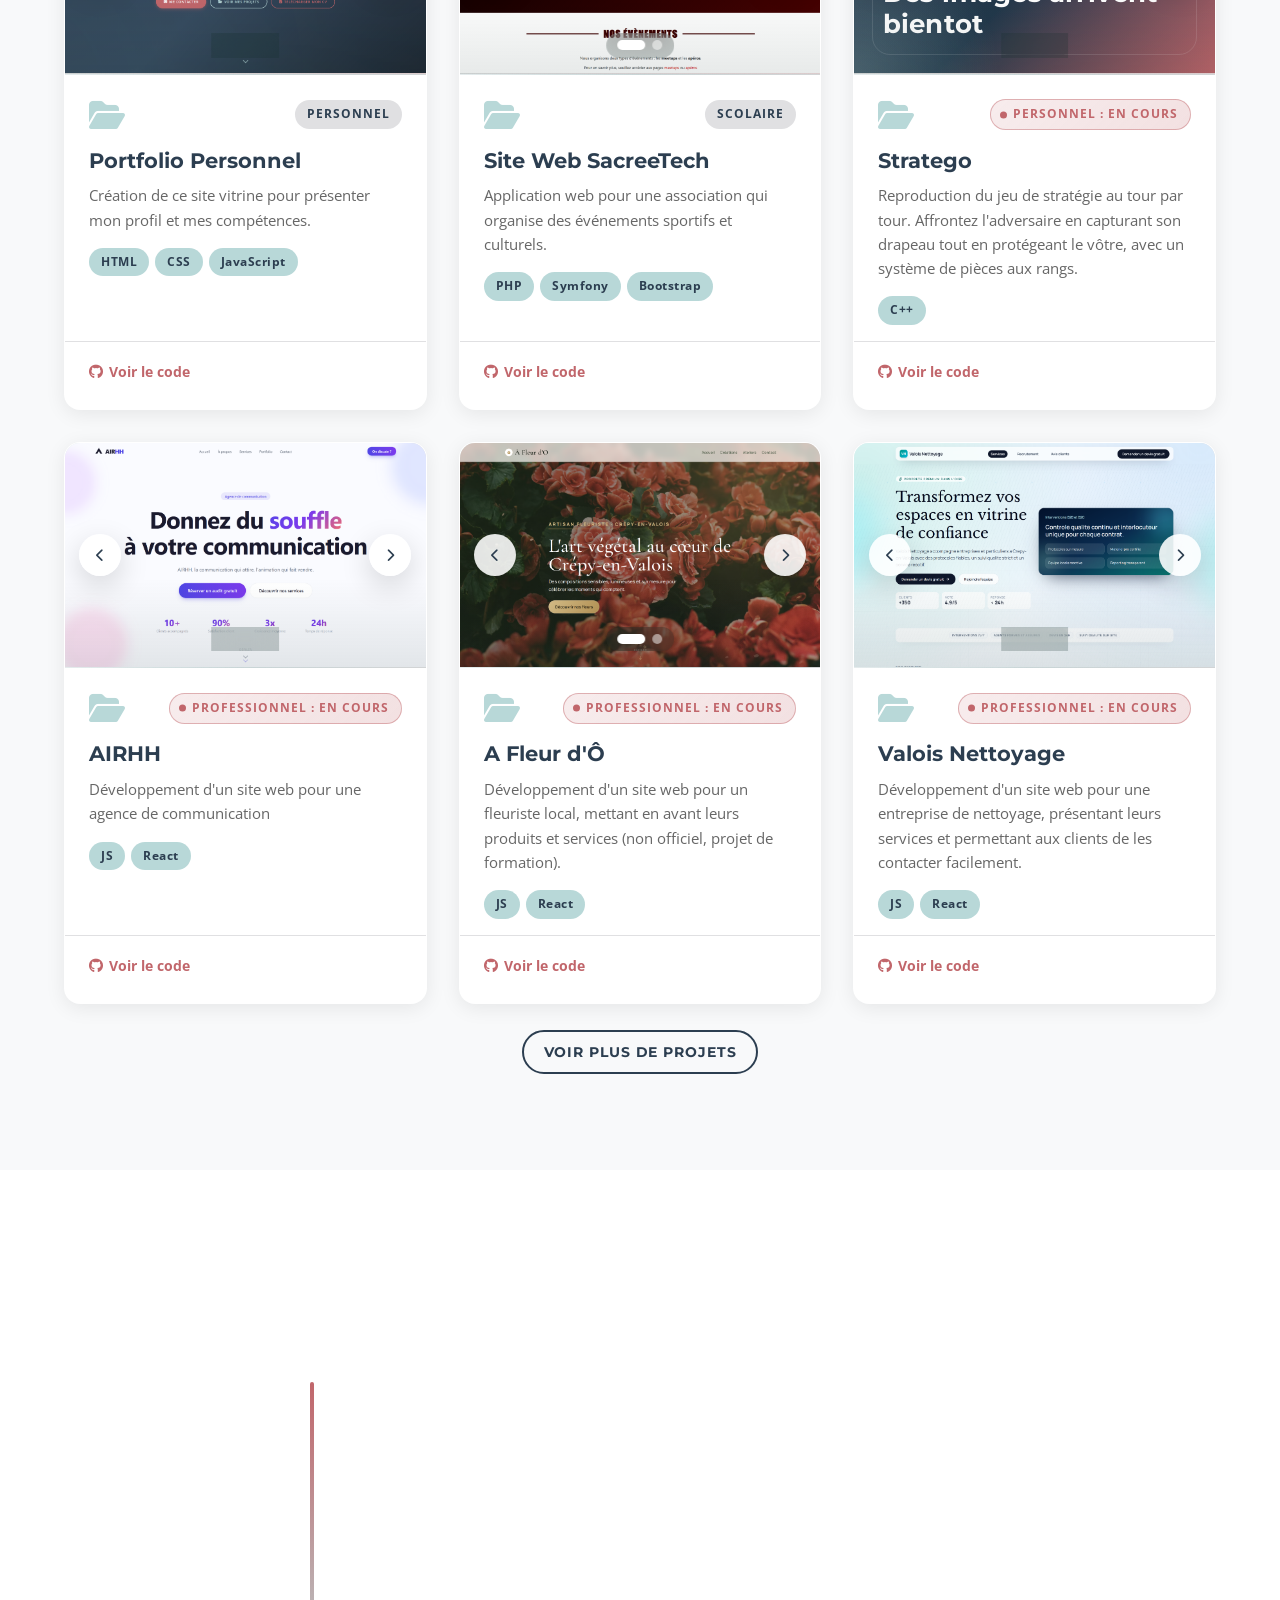
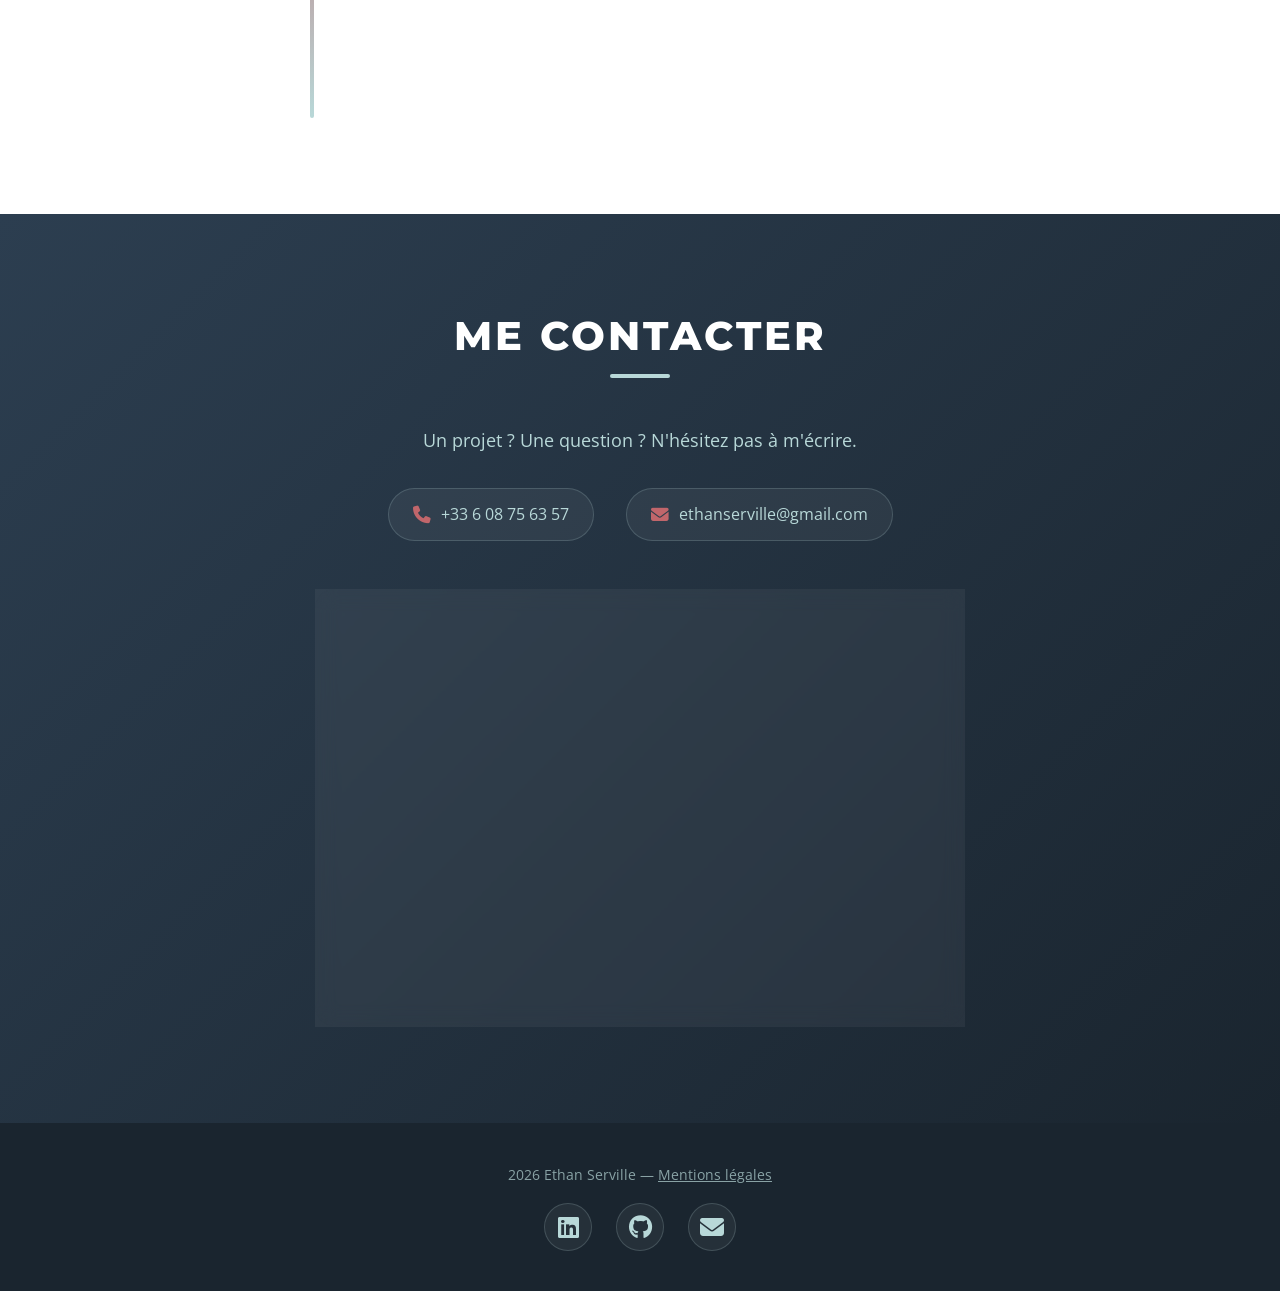
==== commit 80367579: "edit projet a fleur d'o" ====
--- a/index.html
+++ b/index.html
@@ -1287,7 +1287,8 @@
                 <h3 data-i18n="projects.afleuro.title">A Fleur d'Ô</h3>
                 <p data-i18n="projects.afleuro.desc">
                   Développement d'un site web pour un fleuriste local, mettant
-                  en avant leurs produits et services
+                  en avant leurs produits et services (non officiel, projet de
+                  formation).
                 </p>
                 <div class="tags">
                   <span>JS</span>
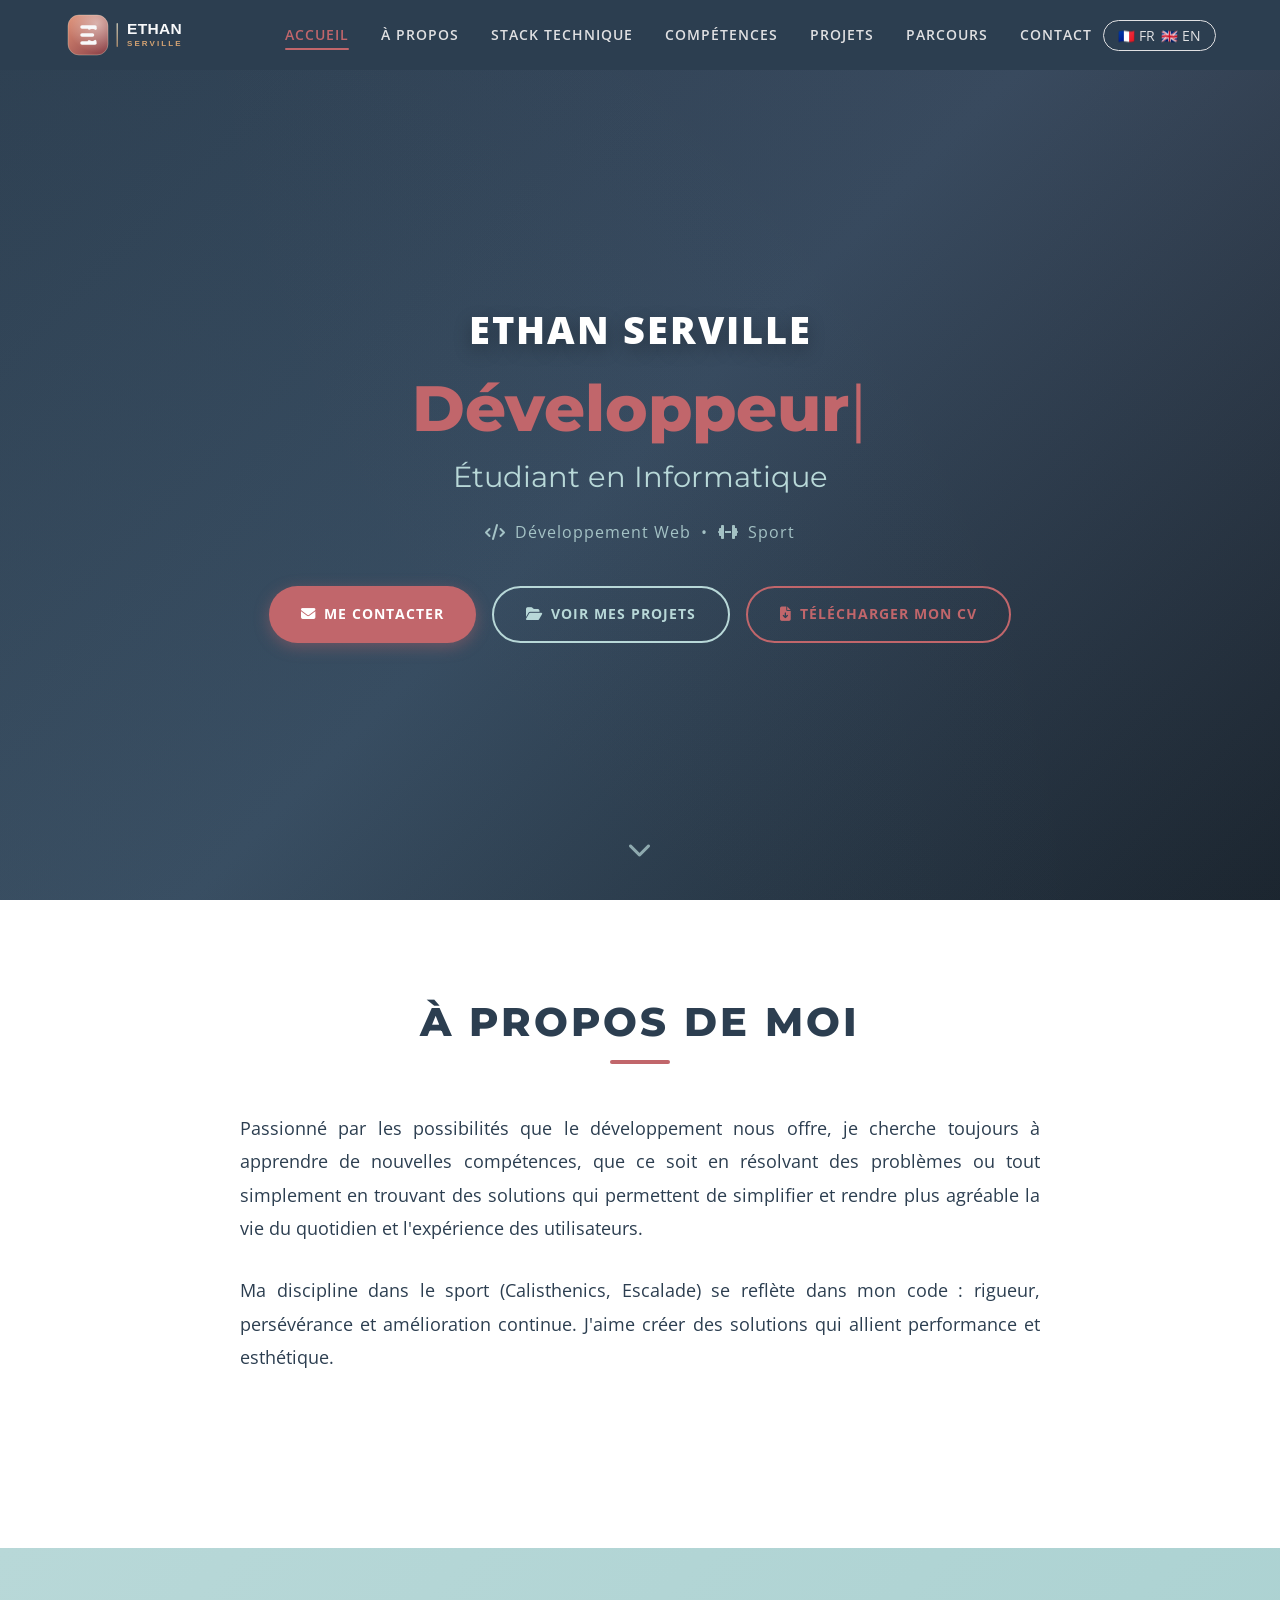
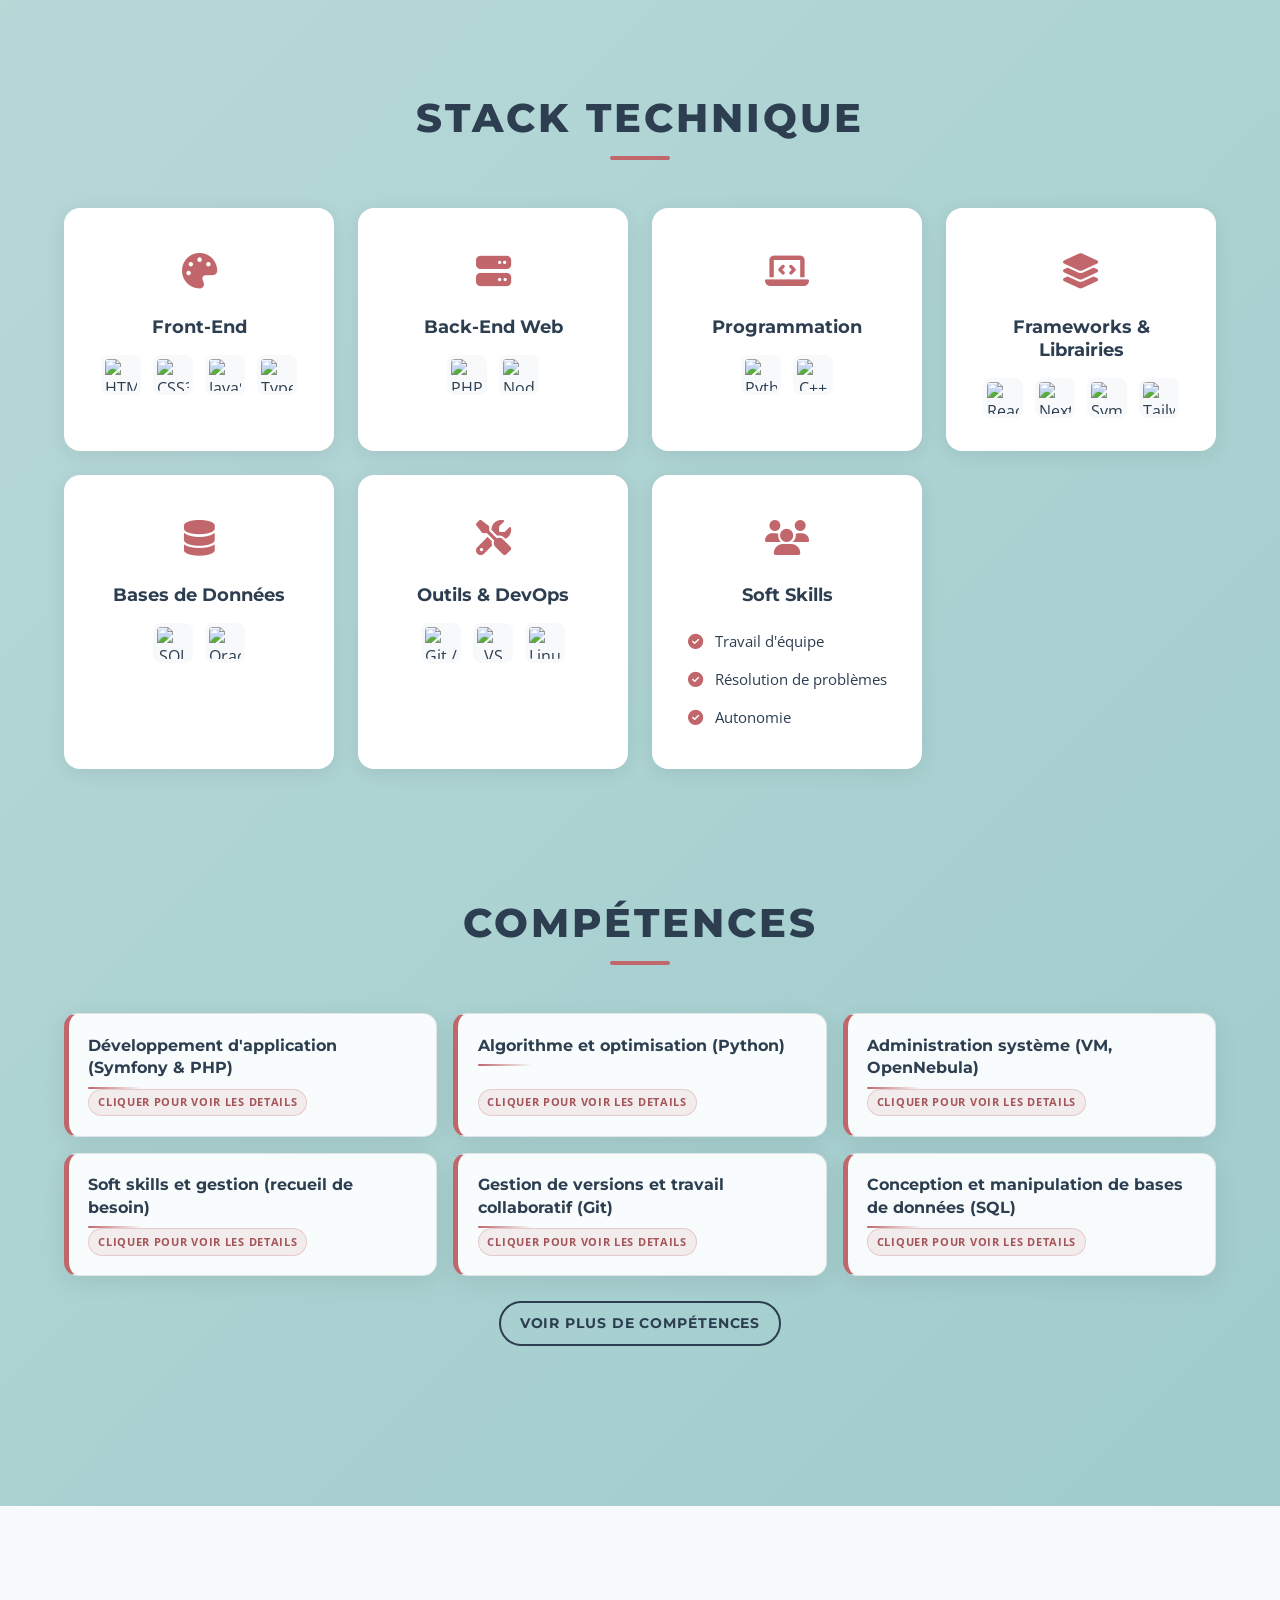
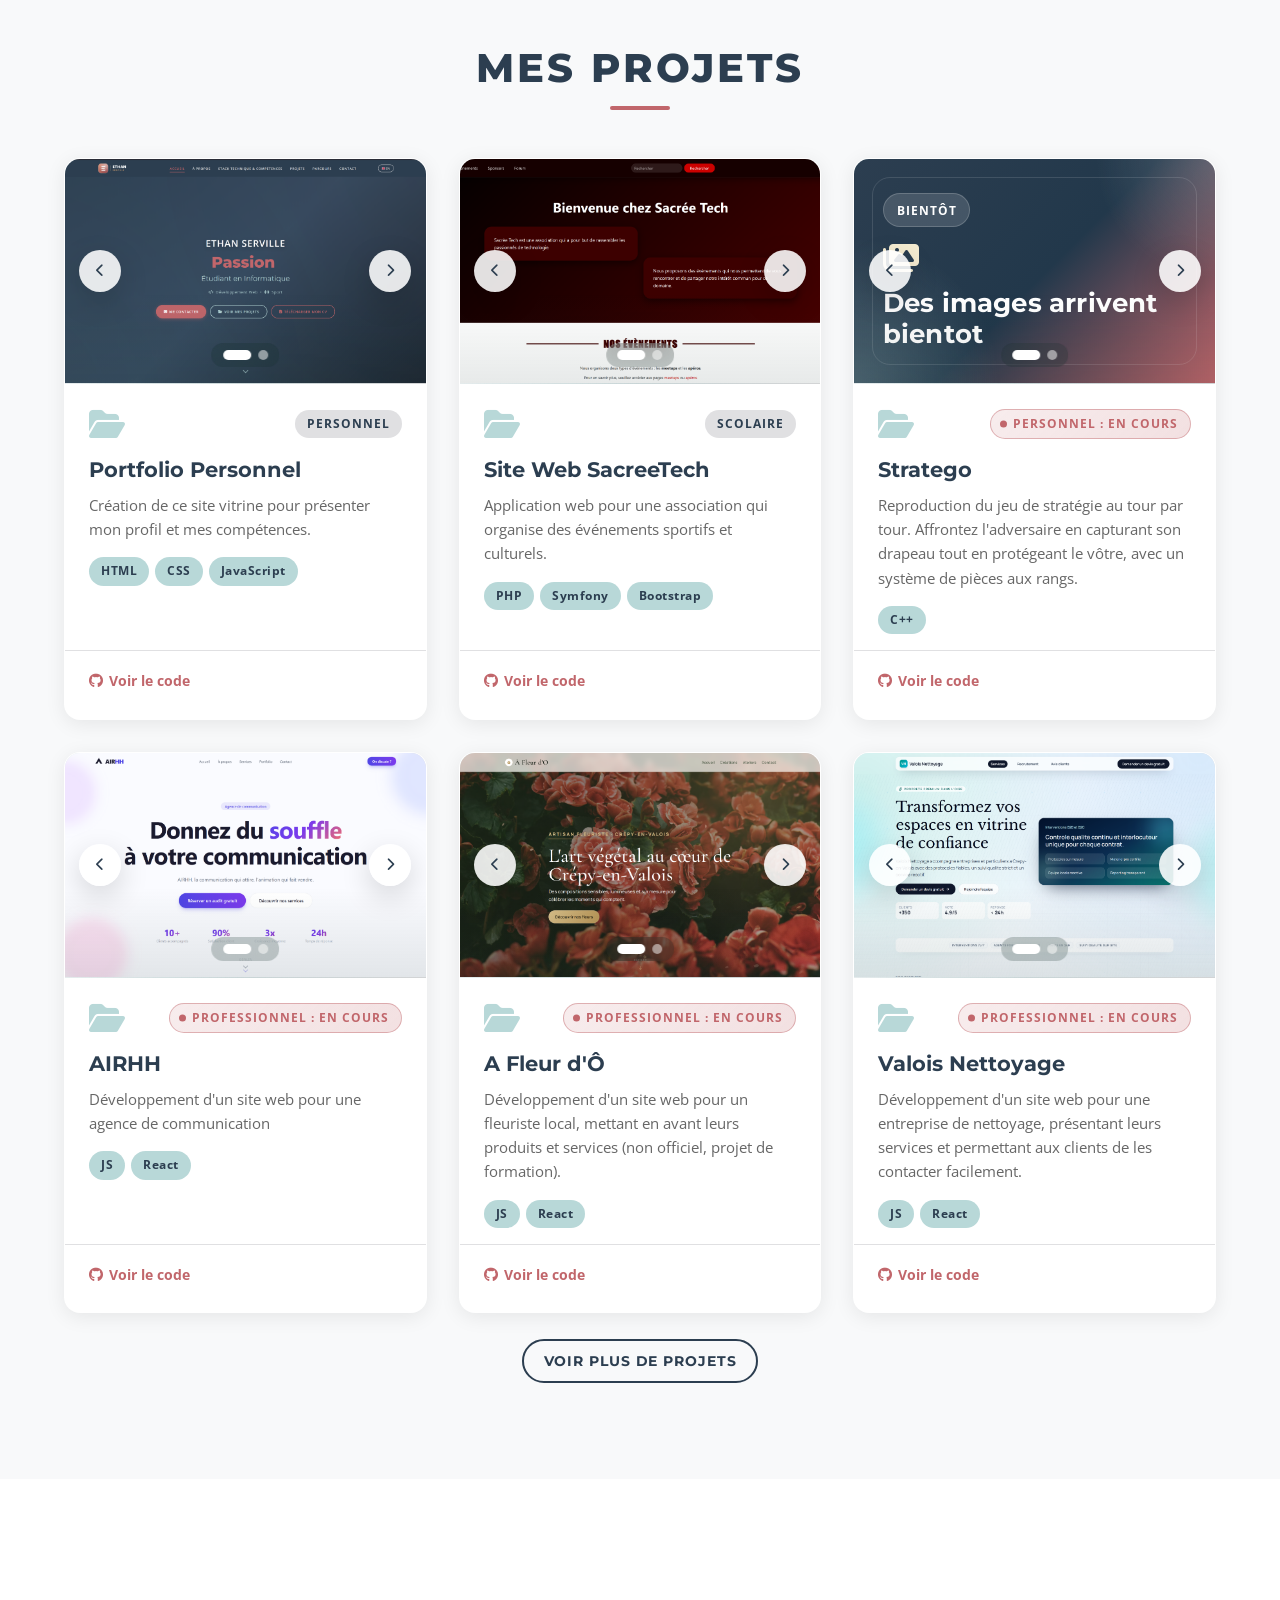
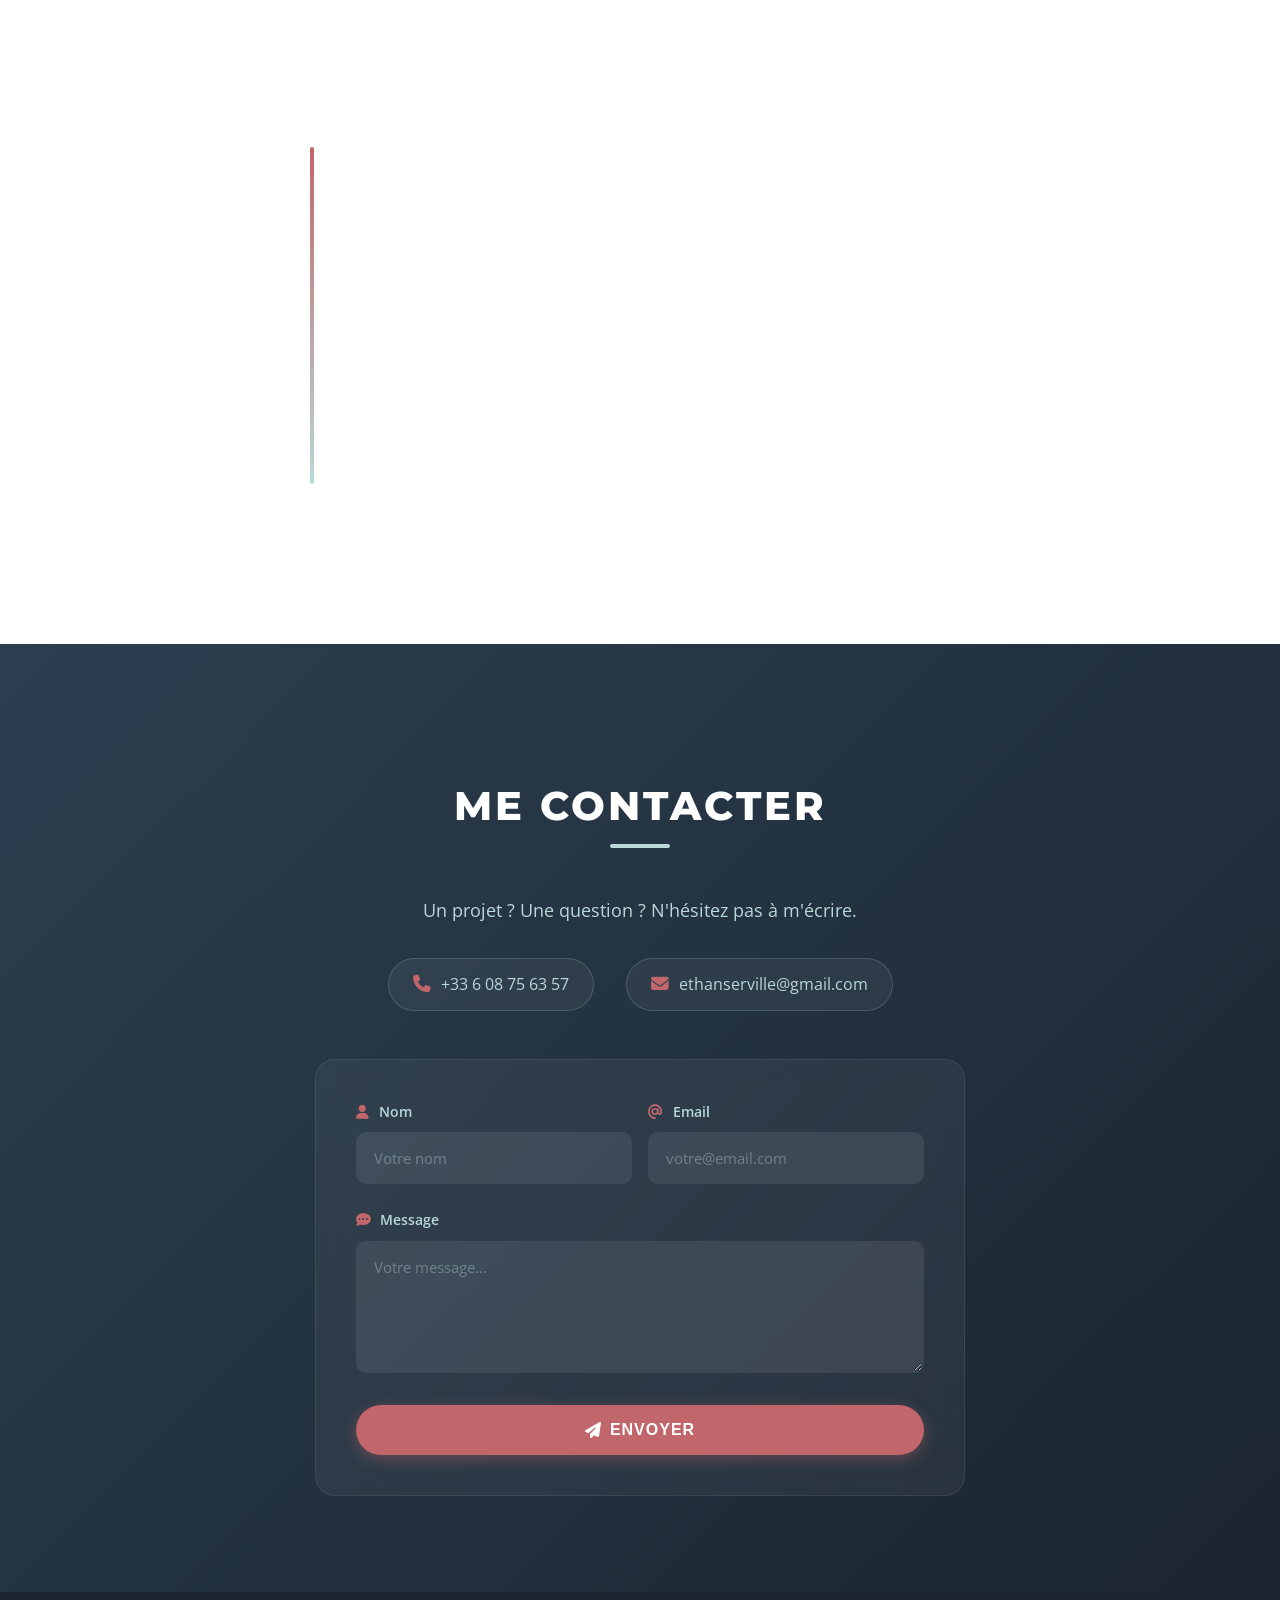
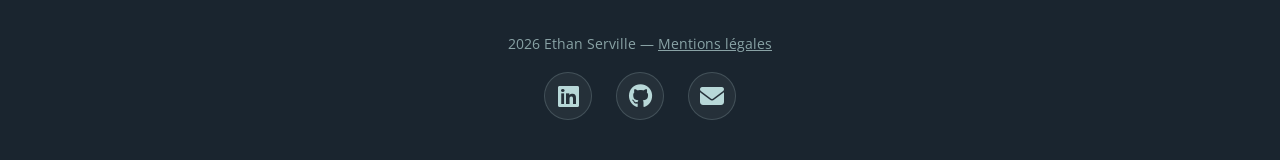
==== commit 41b5af3d: "modif padding" ====
--- a/index.html
+++ b/index.html
@@ -79,7 +79,6 @@
       href="assets/favicon-alt.svg"
       media="(prefers-color-scheme: dark)"
     />
-    <link rel="mask-icon" href="assets/favicon-mask.svg" color="#c1666b" />
 
     <link rel="stylesheet" href="style.css" />
     <link rel="preconnect" href="https://fonts.googleapis.com" />
@@ -115,9 +114,10 @@
           <li><a href="#accueil" data-i18n="nav.home">Accueil</a></li>
           <li><a href="#a-propos" data-i18n="nav.about">À propos</a></li>
           <li>
-            <a href="#competences" data-i18n="nav.skills"
-              >Stack technique & Compétences</a
-            >
+            <a href="#tech-stack" data-i18n="nav.stack">Stack technique</a>
+          </li>
+          <li>
+            <a href="#competences" data-i18n="nav.skills">Compétences</a>
           </li>
           <li><a href="#projets" data-i18n="nav.projects">Projets</a></li>
           <li><a href="#parcours" data-i18n="nav.journey">Parcours</a></li>
@@ -213,10 +213,14 @@
       </section>
 
       <!-- ===== COMPÉTENCES ===== -->
-      <section id="competences" class="skills">
+      <section class="skills">
         <div class="container">
-          <h2 class="section-title reveal" data-i18n="skills.title">
-            Stack technique & Compétences
+          <h2
+            id="tech-stack"
+            class="section-title reveal"
+            data-i18n="stack.title"
+          >
+            Stack technique
           </h2>
           <div class="skills-grid">
             <div class="skill-card reveal">
@@ -351,9 +355,13 @@
           </div>
 
           <div class="competency-portfolio">
-            <h3 class="portfolio-title reveal" data-i18n="portfolio.title">
+            <h2
+              id="competences"
+              class="section-title reveal"
+              data-i18n="skills.title"
+            >
               Compétences
-            </h3>
+            </h2>
             <div class="portfolio-grid">
               <article class="portfolio-card reveal">
                 <h4 data-i18n="portfolio.card1.title">
--- a/style.css
+++ b/style.css
@@ -802,6 +802,43 @@
   margin-top: 3rem;
 }
 
+@media screen and (min-width: 1161px) {
+  .about {
+    padding-bottom: 9rem;
+  }
+
+  .skills {
+    padding-top: 9rem;
+    padding-bottom: 10rem;
+  }
+
+  .projects {
+    padding-top: 8.5rem;
+  }
+
+  .competency-portfolio {
+    margin-top: 8rem;
+  }
+
+  .timeline-section {
+    padding-top: 9.5rem;
+    padding-bottom: 10rem;
+  }
+
+  .contact {
+    padding-top: 8.5rem;
+  }
+
+  #a-propos,
+  #tech-stack,
+  #competences,
+  #projets,
+  #parcours,
+  #contact {
+    scroll-margin-top: 110px;
+  }
+}
+
 .portfolio-title {
   text-align: center;
   font-size: clamp(1.35rem, 2.8vw, 1.9rem);
@@ -831,6 +868,8 @@
   overflow: hidden;
   min-height: 116px;
   cursor: pointer;
+  display: flex;
+  flex-direction: column;
 }
 
 .portfolio-card:hover {
@@ -859,9 +898,11 @@
 
 .portfolio-card::after {
   content: "Cliquer pour voir les details";
-  display: inline-flex;
+  display: flex;
   align-items: center;
-  margin-top: 0.72rem;
+  align-self: flex-start;
+  margin-top: auto;
+  padding-top: 0.72rem;
   font-size: 0.69rem;
   font-weight: 700;
   text-transform: uppercase;
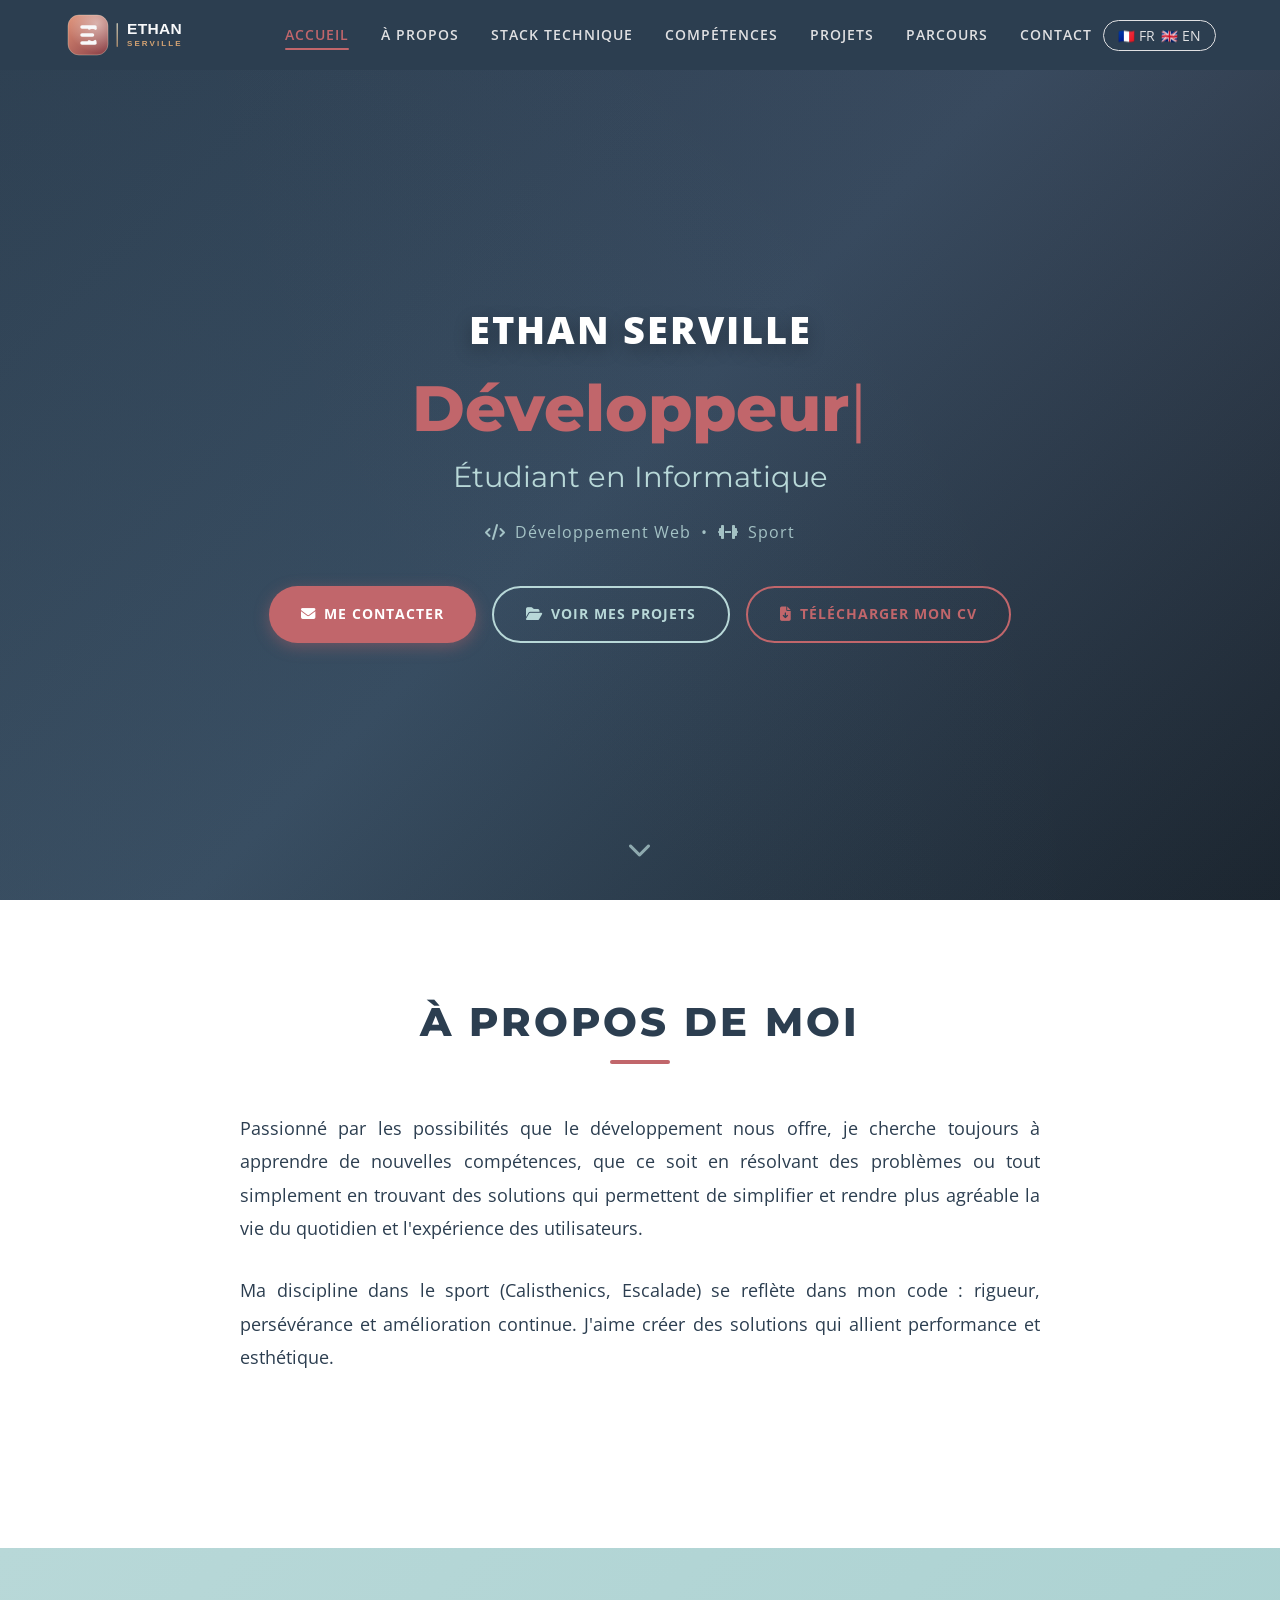
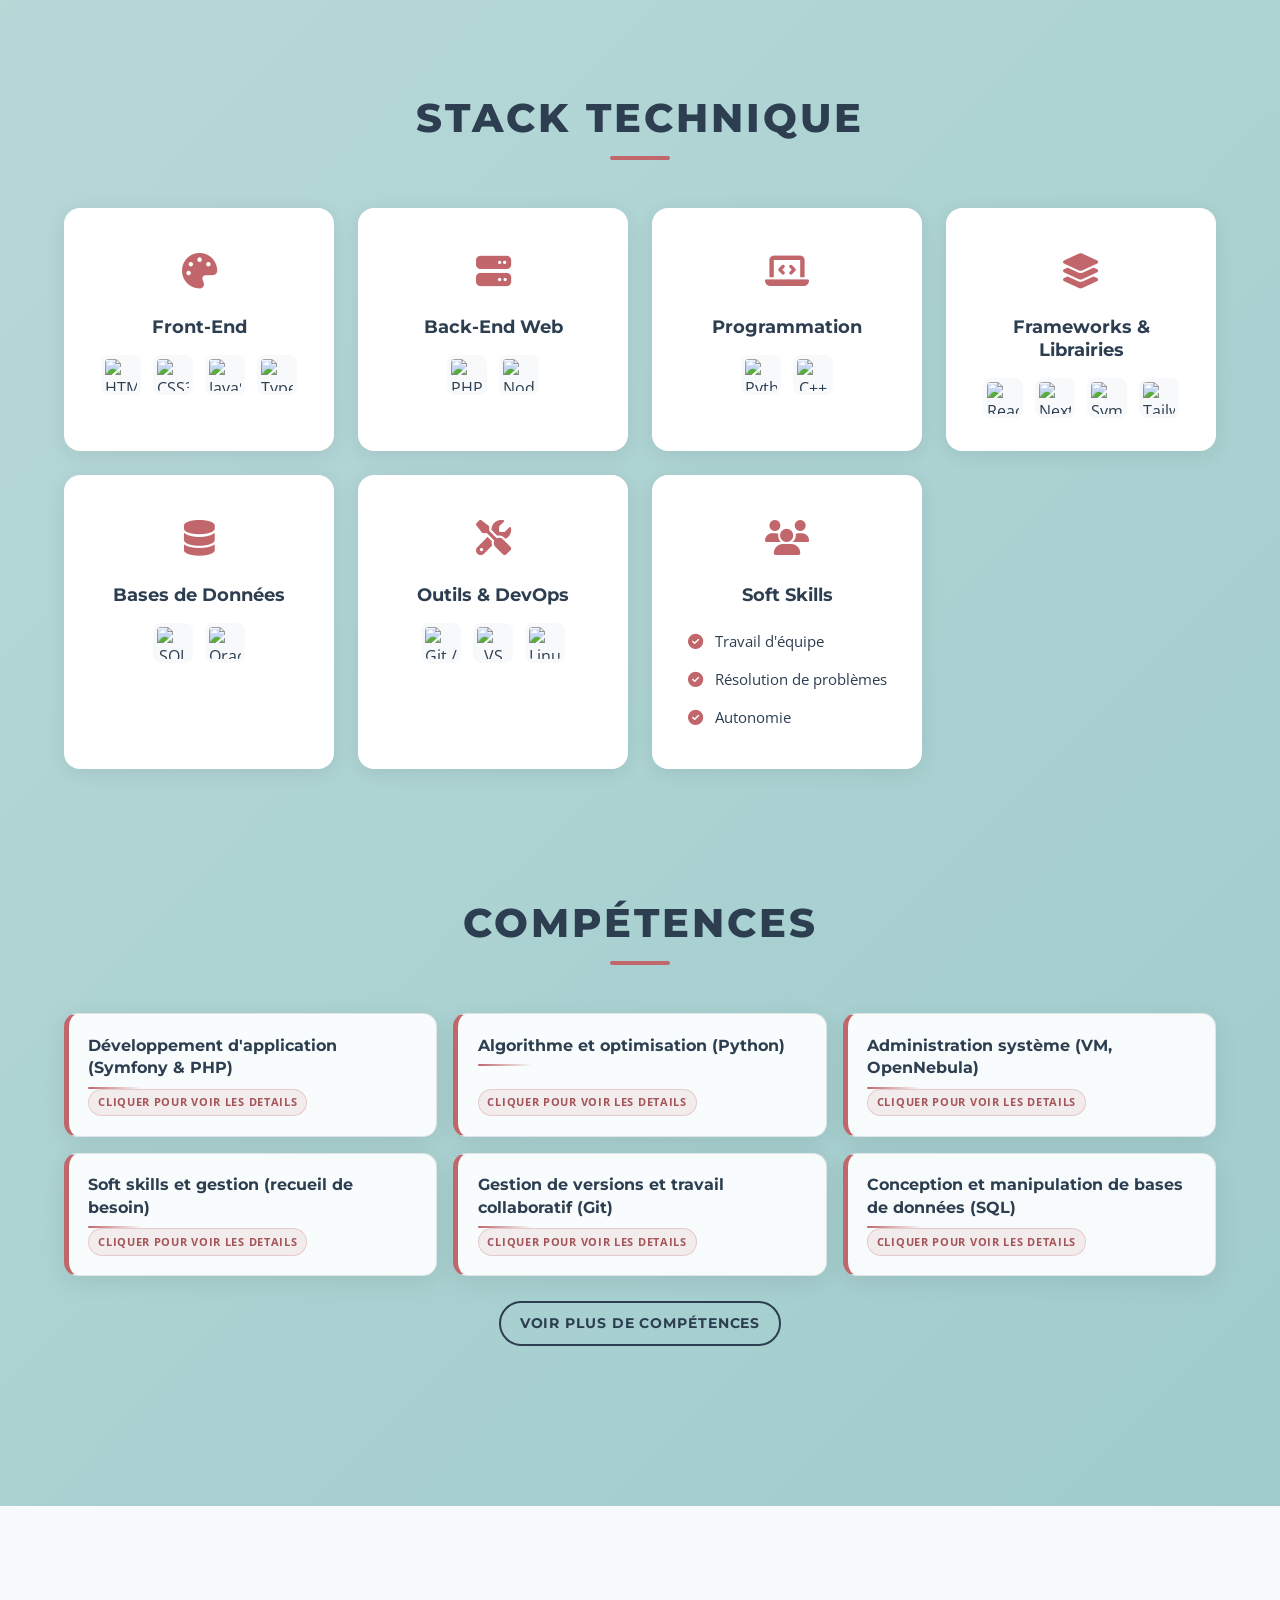
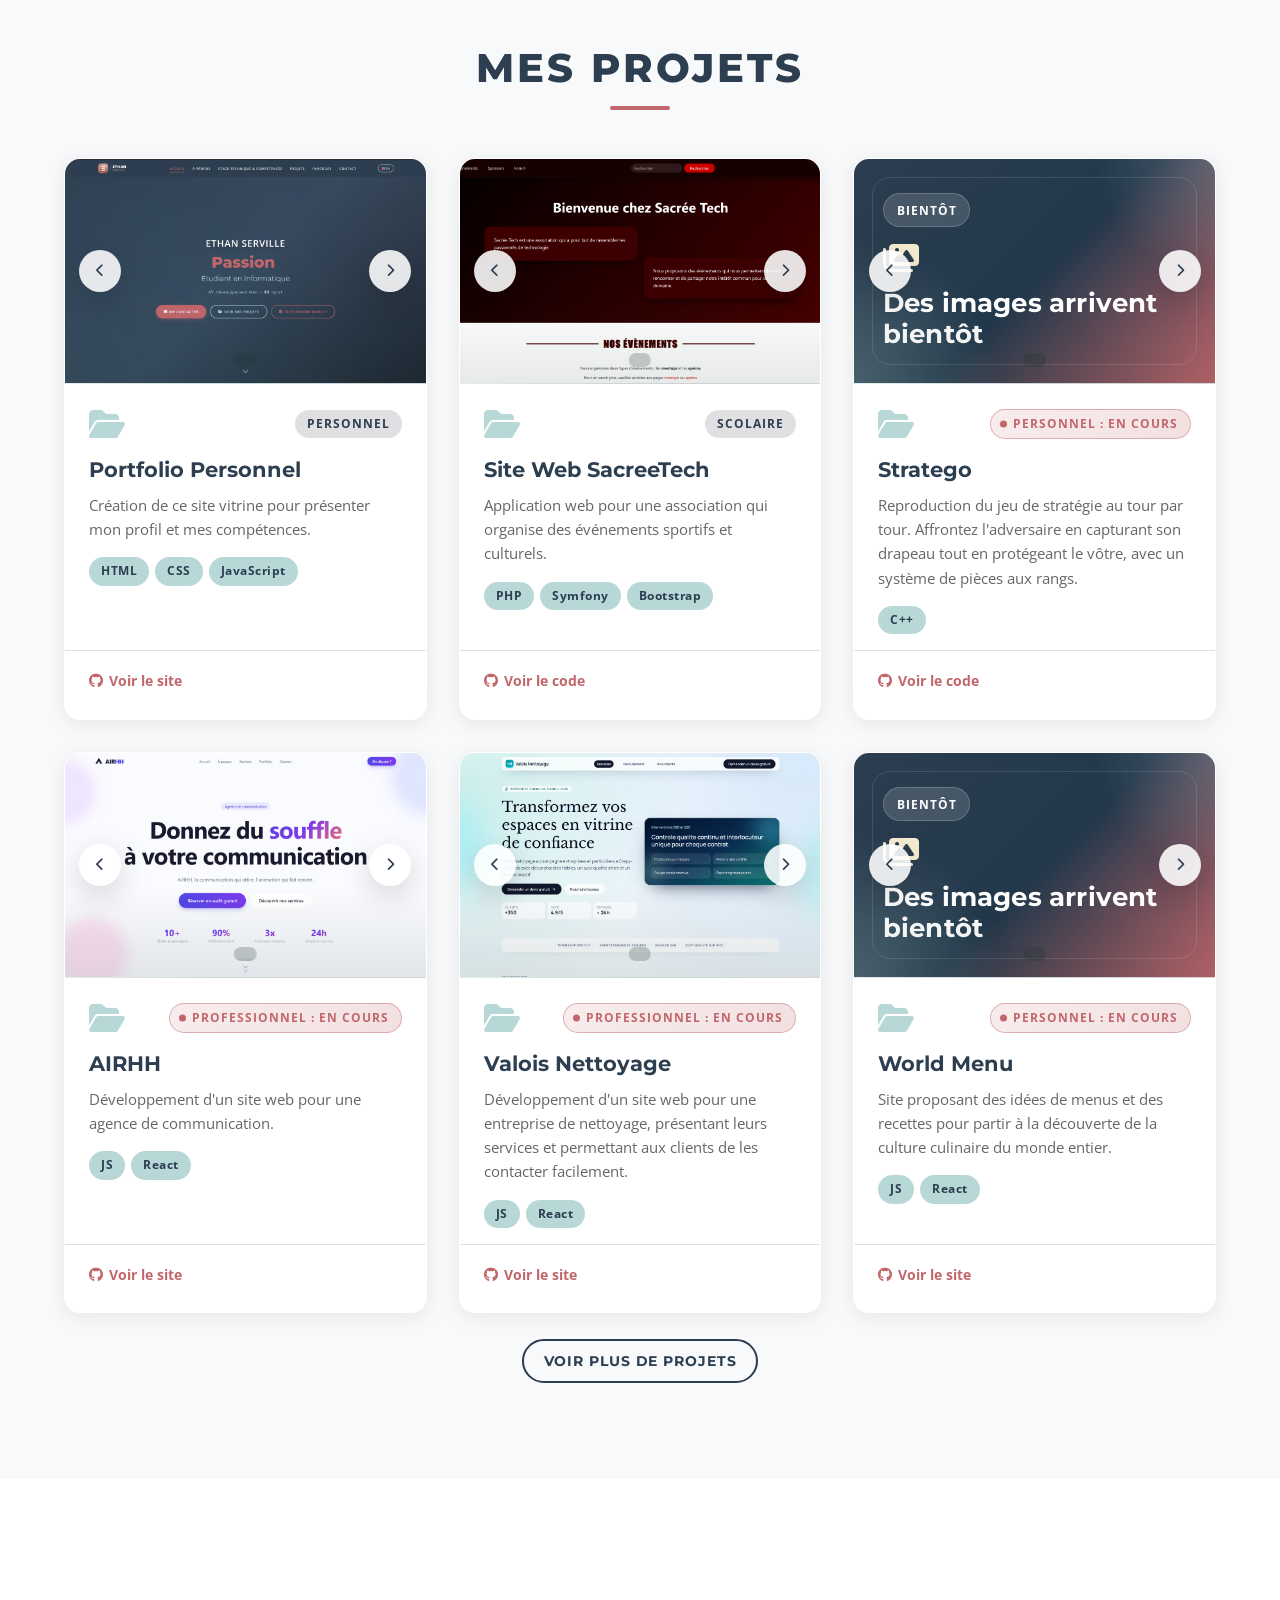
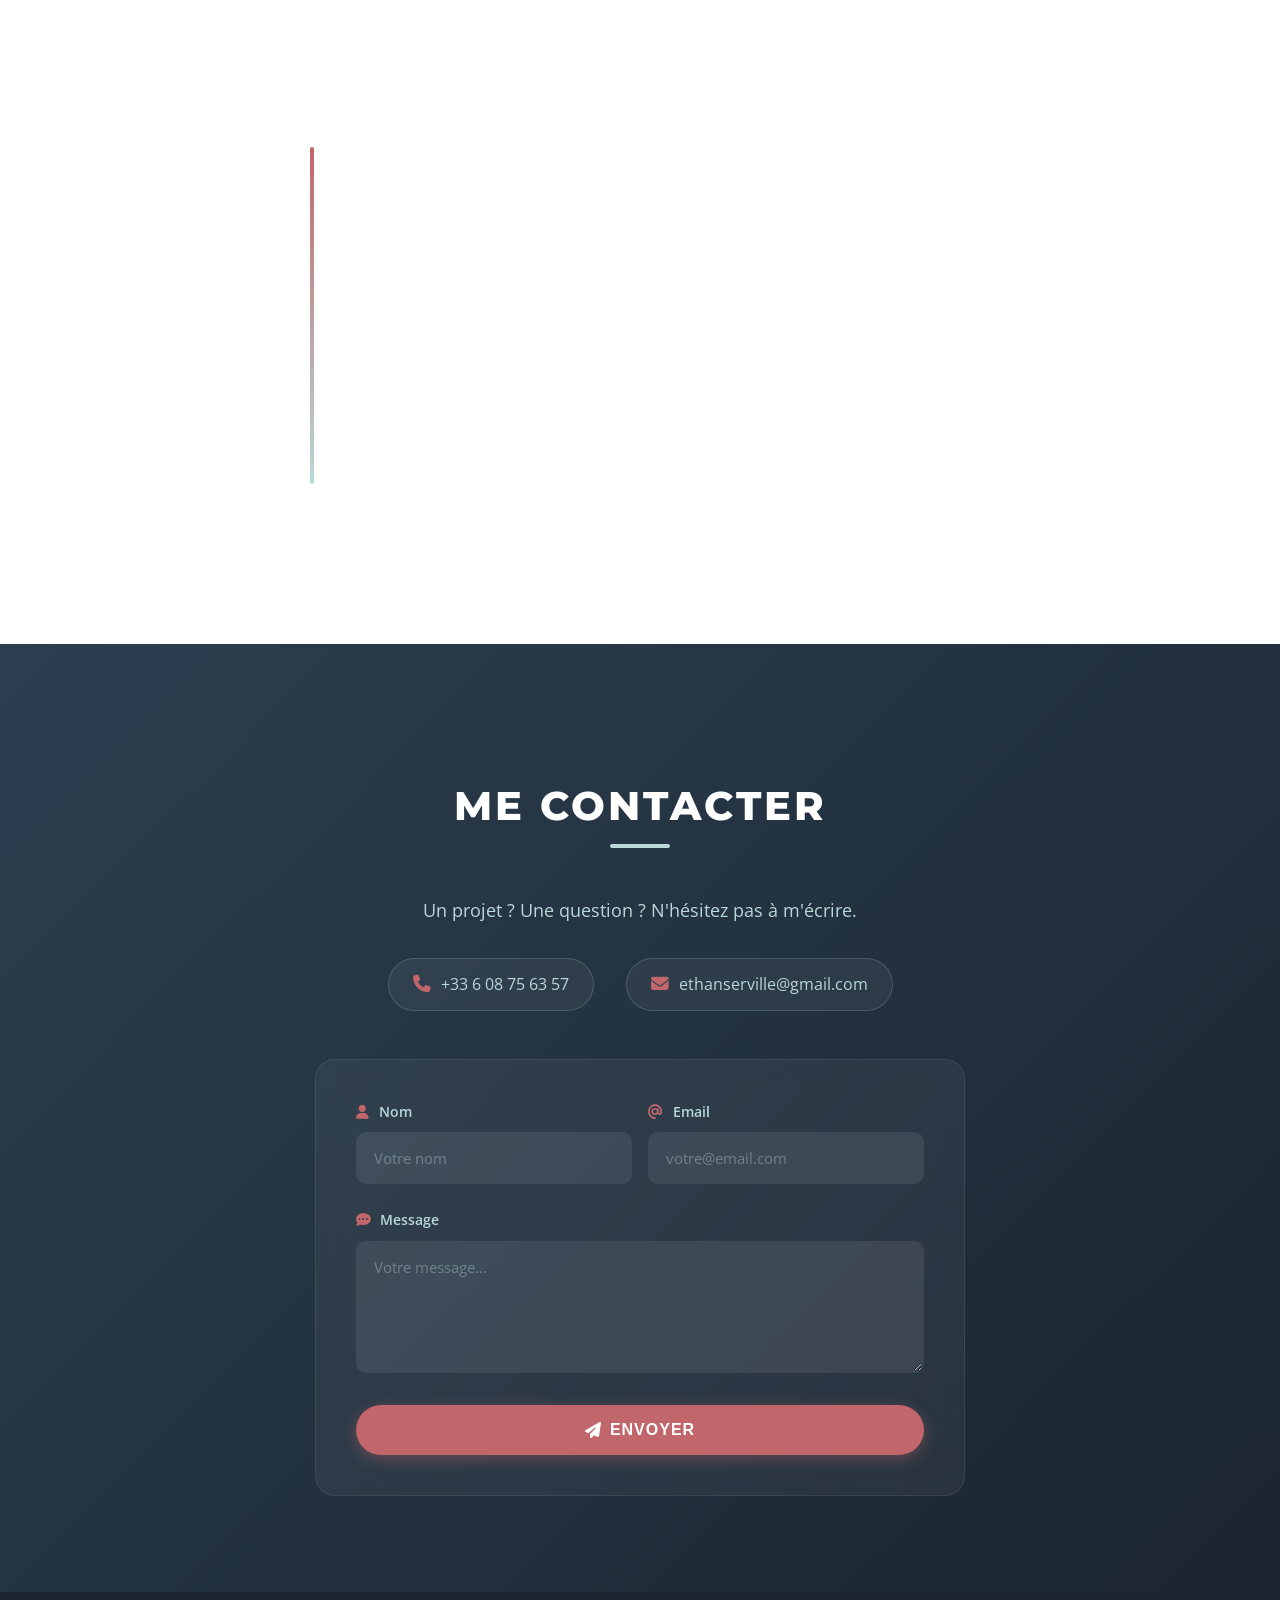
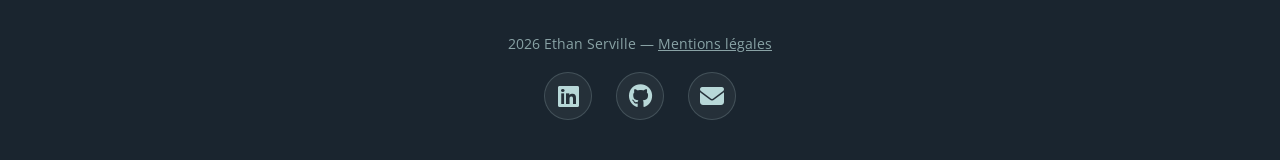
==== commit 50cbbcfd: "refactorisation code" ====
--- a/index.html
+++ b/index.html
@@ -837,746 +837,7 @@
           <h2 class="section-title reveal" data-i18n="projects.title">
             Mes Projets
           </h2>
-          <div class="projects-grid">
-            <article class="project-card reveal">
-              <div class="project-carousel" data-carousel>
-                <div class="project-carousel-track" data-carousel-track>
-                  <figure class="project-slide is-active">
-                    <img
-                      src="assets/projects/portfolio-1.png"
-                      alt="Aperçu du portfolio personnel, section d'accueil et présentation"
-                      loading="lazy"
-                    />
-                  </figure>
-                  <figure class="project-slide">
-                    <img
-                      src="assets/projects/portfolio-2.png"
-                      alt="Aperçu du portfolio personnel, section projets et détails visuels"
-                      loading="lazy"
-                    />
-                  </figure>
-                  <figure class="project-slide">
-                    <img
-                      src="assets/projects/portfolio-3.png"
-                      alt="Aperçu du portfolio personnel, section compétences et expériences"
-                      loading="lazy"
-                    />
-                  </figure>
-                  <figure class="project-slide">
-                    <img
-                      src="assets/projects/portfolio-4.png"
-                      alt="Aperçu du portfolio personnel, section compétences et expériences"
-                      loading="lazy"
-                    />
-                  </figure>
-                </div>
-                <div class="project-carousel-controls">
-                  <button
-                    class="project-carousel-btn"
-                    type="button"
-                    aria-label="Image précédente"
-                    data-carousel-prev
-                  >
-                    <i class="fas fa-chevron-left" aria-hidden="true"></i>
-                  </button>
-                  <button
-                    class="project-carousel-btn"
-                    type="button"
-                    aria-label="Image suivante"
-                    data-carousel-next
-                  >
-                    <i class="fas fa-chevron-right" aria-hidden="true"></i>
-                  </button>
-                </div>
-                <div
-                  class="project-carousel-dots"
-                  role="tablist"
-                  aria-label="Galerie du projet"
-                >
-                  <button
-                    class="project-carousel-dot is-active"
-                    type="button"
-                    aria-label="Voir l'image 1"
-                    data-carousel-dot="0"
-                  ></button>
-                  <button
-                    class="project-carousel-dot"
-                    type="button"
-                    aria-label="Voir l'image 2"
-                    data-carousel-dot="1"
-                  ></button>
-                </div>
-              </div>
-              <div class="project-header">
-                <i class="fas fa-folder-open project-icon"></i>
-                <span class="project-context" data-i18n="projects.personal"
-                  >Personnel</span
-                >
-              </div>
-              <div class="project-info">
-                <h3 data-i18n="projects.portfolio.title">
-                  Portfolio Personnel
-                </h3>
-                <p data-i18n="projects.portfolio.desc">
-                  Création de ce site vitrine pour présenter mon profil et mes
-                  compétences.
-                </p>
-                <div class="tags">
-                  <span>HTML</span>
-                  <span>CSS</span>
-                  <span>JavaScript</span>
-                </div>
-              </div>
-              <div class="project-footer">
-                <a
-                  href="https://github.com/EthanS0107/ethan_serville"
-                  class="project-link"
-                  ><i class="fab fa-github"></i>
-                  <span data-i18n="projects.viewCode">Voir le code</span></a
-                >
-              </div>
-            </article>
-
-            <article class="project-card reveal">
-              <div class="project-carousel" data-carousel>
-                <div class="project-carousel-track" data-carousel-track>
-                  <figure class="project-slide">
-                    <img
-                      src="assets/projects/sacreetech-1.png"
-                      alt="Aperçu du portfolio personnel, section compétences et expériences"
-                      loading="lazy"
-                    />
-                  </figure>
-                  <figure class="project-slide">
-                    <img
-                      src="assets/projects/sacreetech-2.png"
-                      alt="Aperçu du portfolio personnel, section compétences et expériences"
-                      loading="lazy"
-                    />
-                  </figure>
-                  <figure class="project-slide">
-                    <img
-                      src="assets/projects/sacreetech-3.png"
-                      alt="Aperçu du portfolio personnel, section compétences et expériences"
-                      loading="lazy"
-                    />
-                  </figure>
-                  <figure class="project-slide">
-                    <img
-                      src="assets/projects/sacreetech-4.png"
-                      alt="Aperçu du portfolio personnel, section compétences et expériences"
-                      loading="lazy"
-                    />
-                  </figure>
-                </div>
-                <div class="project-carousel-controls">
-                  <button
-                    class="project-carousel-btn"
-                    type="button"
-                    aria-label="Image précédente"
-                    data-carousel-prev
-                  >
-                    <i class="fas fa-chevron-left" aria-hidden="true"></i>
-                  </button>
-                  <button
-                    class="project-carousel-btn"
-                    type="button"
-                    aria-label="Image suivante"
-                    data-carousel-next
-                  >
-                    <i class="fas fa-chevron-right" aria-hidden="true"></i>
-                  </button>
-                </div>
-                <div
-                  class="project-carousel-dots"
-                  role="tablist"
-                  aria-label="Galerie du projet"
-                >
-                  <button
-                    class="project-carousel-dot is-active"
-                    type="button"
-                    aria-label="Voir l'image 1"
-                    data-carousel-dot="0"
-                  ></button>
-                  <button
-                    class="project-carousel-dot"
-                    type="button"
-                    aria-label="Voir l'image 2"
-                    data-carousel-dot="1"
-                  ></button>
-                </div>
-              </div>
-              <div class="project-header">
-                <i class="fas fa-folder-open project-icon"></i>
-                <span class="project-context" data-i18n="projects.school"
-                  >Scolaire</span
-                >
-              </div>
-              <div class="project-info">
-                <h3 data-i18n="projects.sacreetech.title">
-                  Site Web SacreeTech
-                </h3>
-                <p data-i18n="projects.sacreetech.desc">
-                  Application web pour une association qui organise des
-                  événements sportifs et culturels.
-                </p>
-                <div class="tags">
-                  <span>PHP</span>
-                  <span>Symfony</span>
-                  <span>Bootstrap</span>
-                </div>
-              </div>
-              <div class="project-footer">
-                <a
-                  href="https://github.com/EthanS0107/sacreeTech"
-                  class="project-link"
-                  target="_blank"
-                  rel="noopener"
-                  ><i class="fab fa-github"></i>
-                  <span data-i18n="projects.viewCode">Voir le code</span></a
-                >
-              </div>
-            </article>
-
-            <article class="project-card reveal">
-              <div class="project-carousel" data-carousel>
-                <div class="project-carousel-track" data-carousel-track>
-                  <figure
-                    class="project-slide project-slide-placeholder is-active"
-                  >
-                    <div
-                      class="project-placeholder"
-                      aria-label="Images de Stratego à venir"
-                    >
-                      <span class="project-placeholder-badge">Bientôt</span>
-                      <i class="fas fa-images" aria-hidden="true"></i>
-                      <strong>Des images arrivent bientot</strong>
-                    </div>
-                  </figure>
-                </div>
-                <div class="project-carousel-controls">
-                  <button
-                    class="project-carousel-btn"
-                    type="button"
-                    aria-label="Image précédente"
-                    data-carousel-prev
-                  >
-                    <i class="fas fa-chevron-left" aria-hidden="true"></i>
-                  </button>
-                  <button
-                    class="project-carousel-btn"
-                    type="button"
-                    aria-label="Image suivante"
-                    data-carousel-next
-                  >
-                    <i class="fas fa-chevron-right" aria-hidden="true"></i>
-                  </button>
-                </div>
-                <div
-                  class="project-carousel-dots"
-                  role="tablist"
-                  aria-label="Galerie du projet"
-                >
-                  <button
-                    class="project-carousel-dot is-active"
-                    type="button"
-                    aria-label="Voir l'image 1"
-                    data-carousel-dot="0"
-                  ></button>
-                  <button
-                    class="project-carousel-dot"
-                    type="button"
-                    aria-label="Voir l'image 2"
-                    data-carousel-dot="1"
-                  ></button>
-                </div>
-              </div>
-              <div class="project-header">
-                <i class="fas fa-folder-open project-icon"></i>
-                <span class="project-context badge-wip" data-i18n="projects.wip"
-                  >Personnel : En cours</span
-                >
-              </div>
-              <div class="project-info">
-                <h3 data-i18n="projects.stratego.title">Stratego</h3>
-                <p data-i18n="projects.stratego.desc">
-                  Reproduction du jeu de stratégie au tour par tour. Affrontez
-                  l'adversaire en capturant son drapeau tout en protégeant le
-                  vôtre, avec un système de pièces aux rangs.
-                </p>
-                <div class="tags">
-                  <span>C++</span>
-                </div>
-              </div>
-              <div class="project-footer">
-                <a
-                  href="https://github.com/EthanS0107/stratego"
-                  class="project-link"
-                  target="_blank"
-                  rel="noopener"
-                >
-                  <i class="fab fa-github"></i>
-                  <span data-i18n="projects.viewCode">Voir le code</span>
-                </a>
-              </div>
-            </article>
-
-            <article class="project-card reveal">
-              <div class="project-carousel" data-carousel>
-                <div class="project-carousel-track" data-carousel-track>
-                  <figure class="project-slide is-active">
-                    <img
-                      src="assets/projects/airhh-1.png"
-                      alt="Aperçu d'AIRHH avec identité de marque et mise en page agence"
-                      loading="lazy"
-                    />
-                  </figure>
-                  <figure class="project-slide is-active">
-                    <img
-                      src="assets/projects/airhh-2.png"
-                      alt="Aperçu d'AIRHH avec identité de marque et mise en page agence"
-                      loading="lazy"
-                    />
-                  </figure>
-                  <figure class="project-slide is-active">
-                    <img
-                      src="assets/projects/airhh-3.png"
-                      alt="Aperçu d'AIRHH avec identité de marque et mise en page agence"
-                      loading="lazy"
-                    />
-                  </figure>
-                  <figure class="project-slide is-active">
-                    <img
-                      src="assets/projects/airhh-4.png"
-                      alt="Aperçu d'AIRHH avec identité de marque et mise en page agence"
-                      loading="lazy"
-                    />
-                  </figure>
-                </div>
-                <div class="project-carousel-controls">
-                  <button
-                    class="project-carousel-btn"
-                    type="button"
-                    aria-label="Image précédente"
-                    data-carousel-prev
-                  >
-                    <i class="fas fa-chevron-left" aria-hidden="true"></i>
-                  </button>
-                  <button
-                    class="project-carousel-btn"
-                    type="button"
-                    aria-label="Image suivante"
-                    data-carousel-next
-                  >
-                    <i class="fas fa-chevron-right" aria-hidden="true"></i>
-                  </button>
-                </div>
-                <div
-                  class="project-carousel-dots"
-                  role="tablist"
-                  aria-label="Galerie du projet"
-                >
-                  <button
-                    class="project-carousel-dot is-active"
-                    type="button"
-                    aria-label="Voir l'image 1"
-                    data-carousel-dot="0"
-                  ></button>
-                  <button
-                    class="project-carousel-dot"
-                    type="button"
-                    aria-label="Voir l'image 2"
-                    data-carousel-dot="1"
-                  ></button>
-                </div>
-              </div>
-              <div class="project-header">
-                <i class="fas fa-folder-open project-icon"></i>
-                <span
-                  class="project-context badge-wip"
-                  data-i18n="projects.wip.pro"
-                  >Professionnel : En cours</span
-                >
-              </div>
-              <div class="project-info">
-                <h3 data-i18n="projects.airhh.title">AIRHH</h3>
-                <p data-i18n="projects.airhh.desc">
-                  Développement d'un site web pour une agence de communication
-                </p>
-                <div class="tags">
-                  <span>JS</span>
-                  <span>React</span>
-                </div>
-              </div>
-              <div class="project-footer">
-                <a
-                  href="https://github.com/EthanS0107/AIRHH"
-                  class="project-link"
-                  target="_blank"
-                  rel="noopener"
-                >
-                  <i class="fab fa-github"></i>
-                  <span data-i18n="projects.viewCode">Voir le code</span>
-                </a>
-              </div>
-            </article>
-
-            <article class="project-card reveal">
-              <div class="project-carousel" data-carousel>
-                <div class="project-carousel-track" data-carousel-track>
-                  <figure class="project-slide is-active">
-                    <img
-                      src="assets/projects/a-fleur-d-o-1.png"
-                      alt="Aperçu de A Fleur d'Ô avec univers floral et mise en avant des bouquets"
-                      loading="lazy"
-                    />
-                  </figure>
-                  <figure class="project-slide is-active">
-                    <img
-                      src="assets/projects/a-fleur-d-o-2.png"
-                      alt="Aperçu de A Fleur d'Ô avec univers floral et mise en avant des bouquets"
-                      loading="lazy"
-                    />
-                  </figure>
-                  <figure class="project-slide">
-                    <img
-                      src="assets/projects/a-fleur-d-o-3.png"
-                      alt="Aperçu de A Fleur d'Ô avec catalogue et parcours boutique"
-                      loading="lazy"
-                    />
-                  </figure>
-                </div>
-                <div class="project-carousel-controls">
-                  <button
-                    class="project-carousel-btn"
-                    type="button"
-                    aria-label="Image précédente"
-                    data-carousel-prev
-                  >
-                    <i class="fas fa-chevron-left" aria-hidden="true"></i>
-                  </button>
-                  <button
-                    class="project-carousel-btn"
-                    type="button"
-                    aria-label="Image suivante"
-                    data-carousel-next
-                  >
-                    <i class="fas fa-chevron-right" aria-hidden="true"></i>
-                  </button>
-                </div>
-                <div
-                  class="project-carousel-dots"
-                  role="tablist"
-                  aria-label="Galerie du projet"
-                >
-                  <button
-                    class="project-carousel-dot is-active"
-                    type="button"
-                    aria-label="Voir l'image 1"
-                    data-carousel-dot="0"
-                  ></button>
-                  <button
-                    class="project-carousel-dot"
-                    type="button"
-                    aria-label="Voir l'image 2"
-                    data-carousel-dot="1"
-                  ></button>
-                </div>
-              </div>
-              <div class="project-header">
-                <i class="fas fa-folder-open project-icon"></i>
-                <span
-                  class="project-context badge-wip"
-                  data-i18n="projects.wip.pro"
-                  >Professionnel : En cours</span
-                >
-              </div>
-              <div class="project-info">
-                <h3 data-i18n="projects.afleuro.title">A Fleur d'Ô</h3>
-                <p data-i18n="projects.afleuro.desc">
-                  Développement d'un site web pour un fleuriste local, mettant
-                  en avant leurs produits et services (non officiel, projet de
-                  formation).
-                </p>
-                <div class="tags">
-                  <span>JS</span>
-                  <span>React</span>
-                </div>
-              </div>
-              <div class="project-footer">
-                <a
-                  href="https://github.com/EthanS0107/a_fleur_d_o.git"
-                  class="project-link"
-                  target="_blank"
-                  rel="noopener"
-                >
-                  <i class="fab fa-github"></i>
-                  <span data-i18n="projects.viewCode">Voir le code</span>
-                </a>
-              </div>
-            </article>
-
-            <article class="project-card reveal">
-              <div class="project-carousel" data-carousel>
-                <div class="project-carousel-track" data-carousel-track>
-                  <figure class="project-slide is-active">
-                    <img
-                      src="assets/projects/valois-nettoyage-1.png"
-                      alt="Aperçu de Valois Nettoyage avec présentation des services et blocs métier"
-                      loading="lazy"
-                    />
-                  </figure>
-                  <figure class="project-slide is-active">
-                    <img
-                      src="assets/projects/valois-nettoyage-2.png"
-                      alt="Aperçu de Valois Nettoyage avec présentation des services et blocs métier"
-                      loading="lazy"
-                    />
-                  </figure>
-                  <figure class="project-slide is-active">
-                    <img
-                      src="assets/projects/valois-nettoyage-3.png"
-                      alt="Aperçu de Valois Nettoyage avec présentation des services et blocs métier"
-                      loading="lazy"
-                    />
-                  </figure>
-                </div>
-                <div class="project-carousel-controls">
-                  <button
-                    class="project-carousel-btn"
-                    type="button"
-                    aria-label="Image précédente"
-                    data-carousel-prev
-                  >
-                    <i class="fas fa-chevron-left" aria-hidden="true"></i>
-                  </button>
-                  <button
-                    class="project-carousel-btn"
-                    type="button"
-                    aria-label="Image suivante"
-                    data-carousel-next
-                  >
-                    <i class="fas fa-chevron-right" aria-hidden="true"></i>
-                  </button>
-                </div>
-                <div
-                  class="project-carousel-dots"
-                  role="tablist"
-                  aria-label="Galerie du projet"
-                >
-                  <button
-                    class="project-carousel-dot is-active"
-                    type="button"
-                    aria-label="Voir l'image 1"
-                    data-carousel-dot="0"
-                  ></button>
-                  <button
-                    class="project-carousel-dot"
-                    type="button"
-                    aria-label="Voir l'image 2"
-                    data-carousel-dot="1"
-                  ></button>
-                </div>
-              </div>
-              <div class="project-header">
-                <i class="fas fa-folder-open project-icon"></i>
-                <span
-                  class="project-context badge-wip"
-                  data-i18n="projects.wip.pro"
-                  >Professionnel : En cours</span
-                >
-              </div>
-              <div class="project-info">
-                <h3 data-i18n="projects.valois.title">Valois Nettoyage</h3>
-                <p data-i18n="projects.valois.desc">
-                  Développement d'un site web pour une entreprise de nettoyage,
-                  présentant leurs services et permettant aux clients de les
-                  contacter facilement.
-                </p>
-                <div class="tags">
-                  <span>JS</span>
-                  <span>React</span>
-                </div>
-              </div>
-              <div class="project-footer">
-                <a
-                  href="https://github.com/EthanS0107/Valois-nettoyage.git"
-                  class="project-link"
-                  target="_blank"
-                  rel="noopener"
-                >
-                  <i class="fab fa-github"></i>
-                  <span data-i18n="projects.viewCode">Voir le code</span>
-                </a>
-              </div>
-            </article>
-
-            <article class="project-card reveal">
-              <div class="project-carousel" data-carousel>
-                <div class="project-carousel-track" data-carousel-track>
-                  <figure
-                    class="project-slide project-slide-placeholder is-active"
-                  >
-                    <div
-                      class="project-placeholder"
-                      aria-label="Images de Stratego à venir"
-                    >
-                      <span class="project-placeholder-badge">Bientôt</span>
-                      <i class="fas fa-images" aria-hidden="true"></i>
-                      <strong>Des images arrivent bientot</strong>
-                    </div>
-                  </figure>
-                </div>
-                <div class="project-carousel-controls">
-                  <button
-                    class="project-carousel-btn"
-                    type="button"
-                    aria-label="Image précédente"
-                    data-carousel-prev
-                  >
-                    <i class="fas fa-chevron-left" aria-hidden="true"></i>
-                  </button>
-                  <button
-                    class="project-carousel-btn"
-                    type="button"
-                    aria-label="Image suivante"
-                    data-carousel-next
-                  >
-                    <i class="fas fa-chevron-right" aria-hidden="true"></i>
-                  </button>
-                </div>
-                <div
-                  class="project-carousel-dots"
-                  role="tablist"
-                  aria-label="Galerie du projet"
-                >
-                  <button
-                    class="project-carousel-dot is-active"
-                    type="button"
-                    aria-label="Voir l'image 1"
-                    data-carousel-dot="0"
-                  ></button>
-                  <button
-                    class="project-carousel-dot"
-                    type="button"
-                    aria-label="Voir l'image 2"
-                    data-carousel-dot="1"
-                  ></button>
-                </div>
-              </div>
-              <div class="project-header">
-                <i class="fas fa-folder-open project-icon"></i>
-                <span class="project-context badge-wip" data-i18n="projects.wip"
-                  >Personnel : En cours</span
-                >
-              </div>
-              <div class="project-info">
-                <h3 data-i18n="projects.worldmenu.title">World Menu</h3>
-                <p data-i18n="projects.worldmenu.desc">
-                  Site proposant des idées de menus et des recettes pour partir
-                  à la découverte de la culture culinaire du monde entier.
-                </p>
-                <div class="tags">
-                  <span>JS</span>
-                  <span>React</span>
-                </div>
-              </div>
-              <div class="project-footer">
-                <a
-                  href="https://github.com/EthanS0107/world_menu"
-                  class="project-link"
-                  target="_blank"
-                  rel="noopener"
-                >
-                  <i class="fab fa-github"></i>
-                  <span data-i18n="projects.viewCode">Voir le code</span>
-                </a>
-              </div>
-            </article>
-
-            <article class="project-card reveal">
-              <div class="project-carousel" data-carousel>
-                <div class="project-carousel-track" data-carousel-track>
-                  <figure
-                    class="project-slide project-slide-placeholder is-active"
-                  >
-                    <div
-                      class="project-placeholder"
-                      aria-label="Images de Stratego à venir"
-                    >
-                      <span class="project-placeholder-badge">Bientôt</span>
-                      <i class="fas fa-images" aria-hidden="true"></i>
-                      <strong>Des images arrivent bientot</strong>
-                    </div>
-                  </figure>
-                </div>
-                <div class="project-carousel-controls">
-                  <button
-                    class="project-carousel-btn"
-                    type="button"
-                    aria-label="Image précédente"
-                    data-carousel-prev
-                  >
-                    <i class="fas fa-chevron-left" aria-hidden="true"></i>
-                  </button>
-                  <button
-                    class="project-carousel-btn"
-                    type="button"
-                    aria-label="Image suivante"
-                    data-carousel-next
-                  >
-                    <i class="fas fa-chevron-right" aria-hidden="true"></i>
-                  </button>
-                </div>
-                <div
-                  class="project-carousel-dots"
-                  role="tablist"
-                  aria-label="Galerie du projet"
-                >
-                  <button
-                    class="project-carousel-dot is-active"
-                    type="button"
-                    aria-label="Voir l'image 1"
-                    data-carousel-dot="0"
-                  ></button>
-                  <button
-                    class="project-carousel-dot"
-                    type="button"
-                    aria-label="Voir l'image 2"
-                    data-carousel-dot="1"
-                  ></button>
-                </div>
-              </div>
-              <div class="project-header">
-                <i class="fas fa-folder-open project-icon"></i>
-                <span class="project-context" data-i18n="projects.personal"
-                  >Personnel</span
-                >
-              </div>
-              <div class="project-info">
-                <h3 data-i18n="projects.pacman.title">Pac-Man</h3>
-                <p data-i18n="projects.pacman.desc">
-                  Reproduction du jeu d'arcade Pac-Man avec gestion des
-                  fantômes, des niveaux et du score.
-                </p>
-                <div class="tags">
-                  <span>Python</span>
-                  <span>Tkinter</span>
-                </div>
-              </div>
-              <div class="project-footer">
-                <a
-                  href="https://github.com/EthanS0107/pac-man"
-                  class="project-link"
-                  target="_blank"
-                  rel="noopener"
-                >
-                  <i class="fab fa-github"></i>
-                  <span data-i18n="projects.viewCode">Voir le code</span>
-                </a>
-              </div>
-            </article>
-          </div>
+          <div class="projects-grid"></div>
           <div class="show-more-wrapper">
             <button
               type="button"
@@ -1740,6 +1001,7 @@
     </button>
 
     <script src="https://cdn.jsdelivr.net/npm/@emailjs/browser@4/dist/email.min.js"></script>
+    <script src="projects.data.js"></script>
     <script src="scripte.js"></script>
   </body>
 </html>
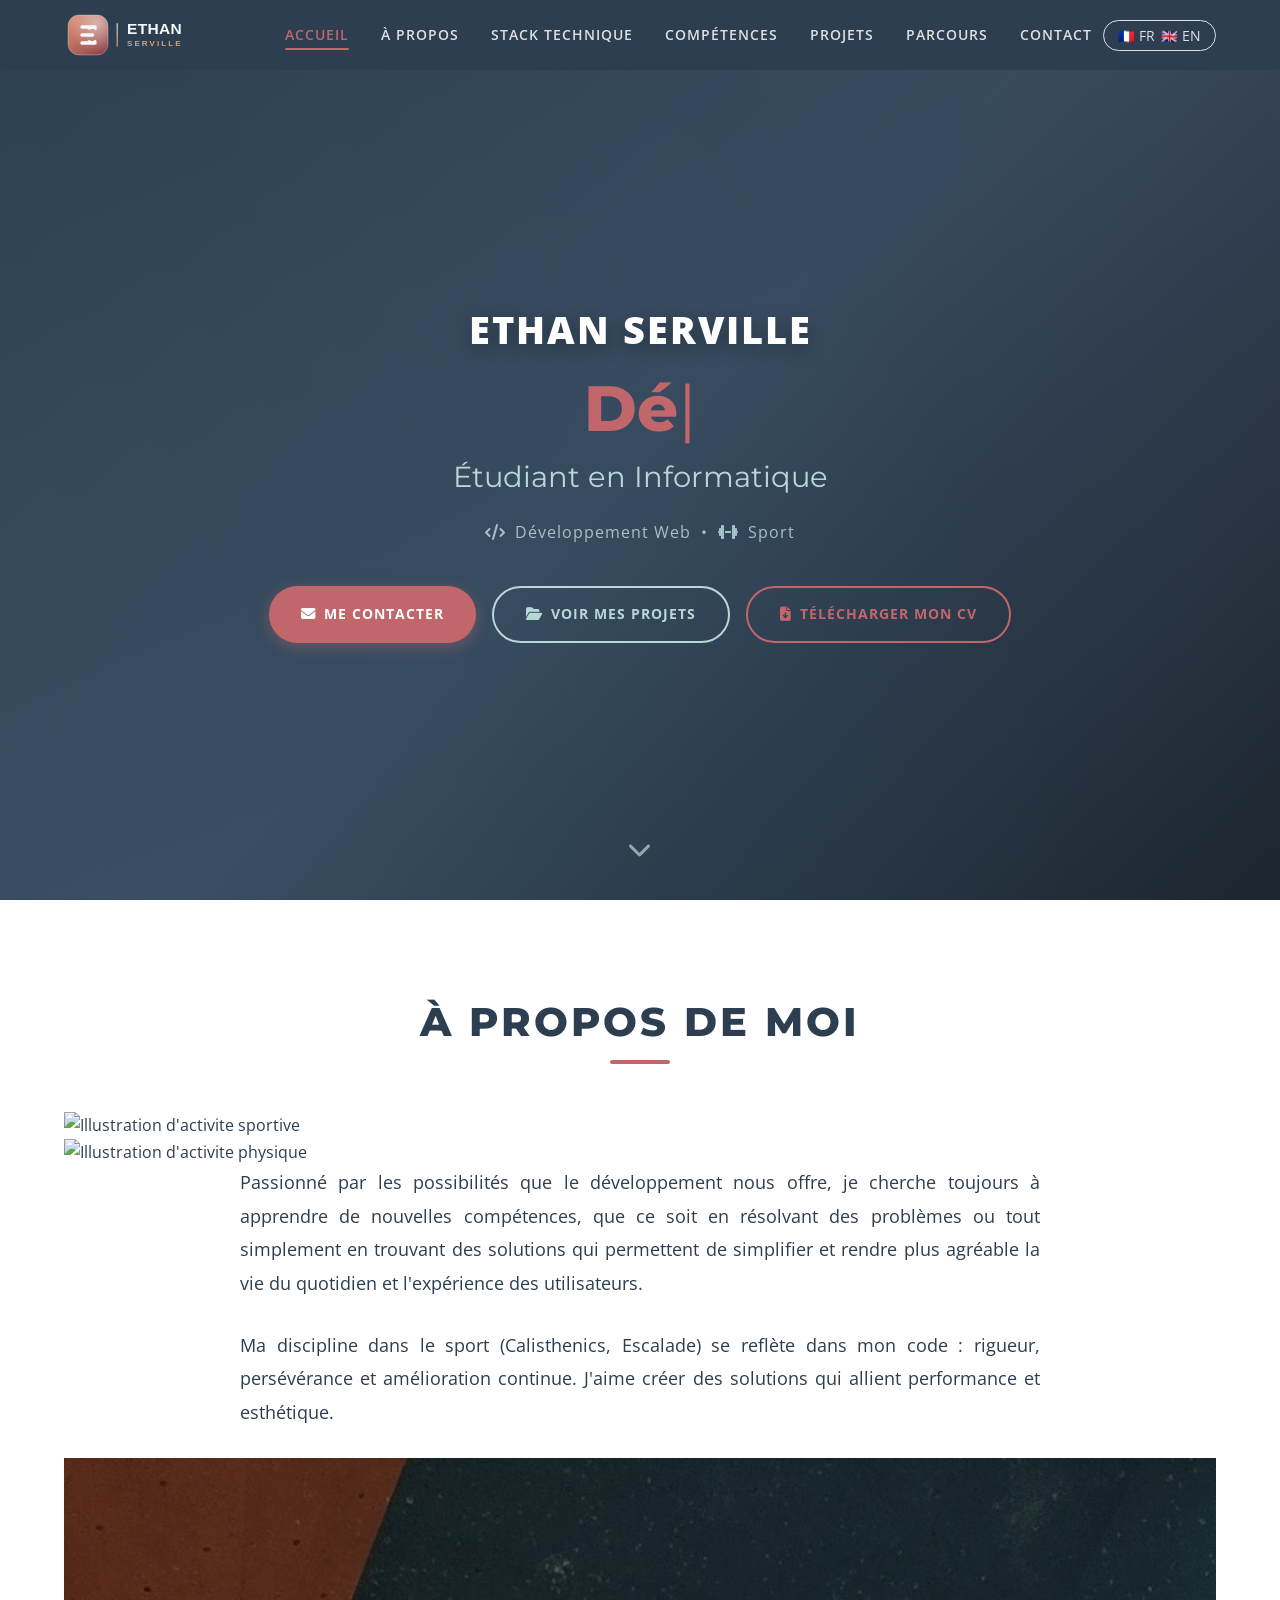
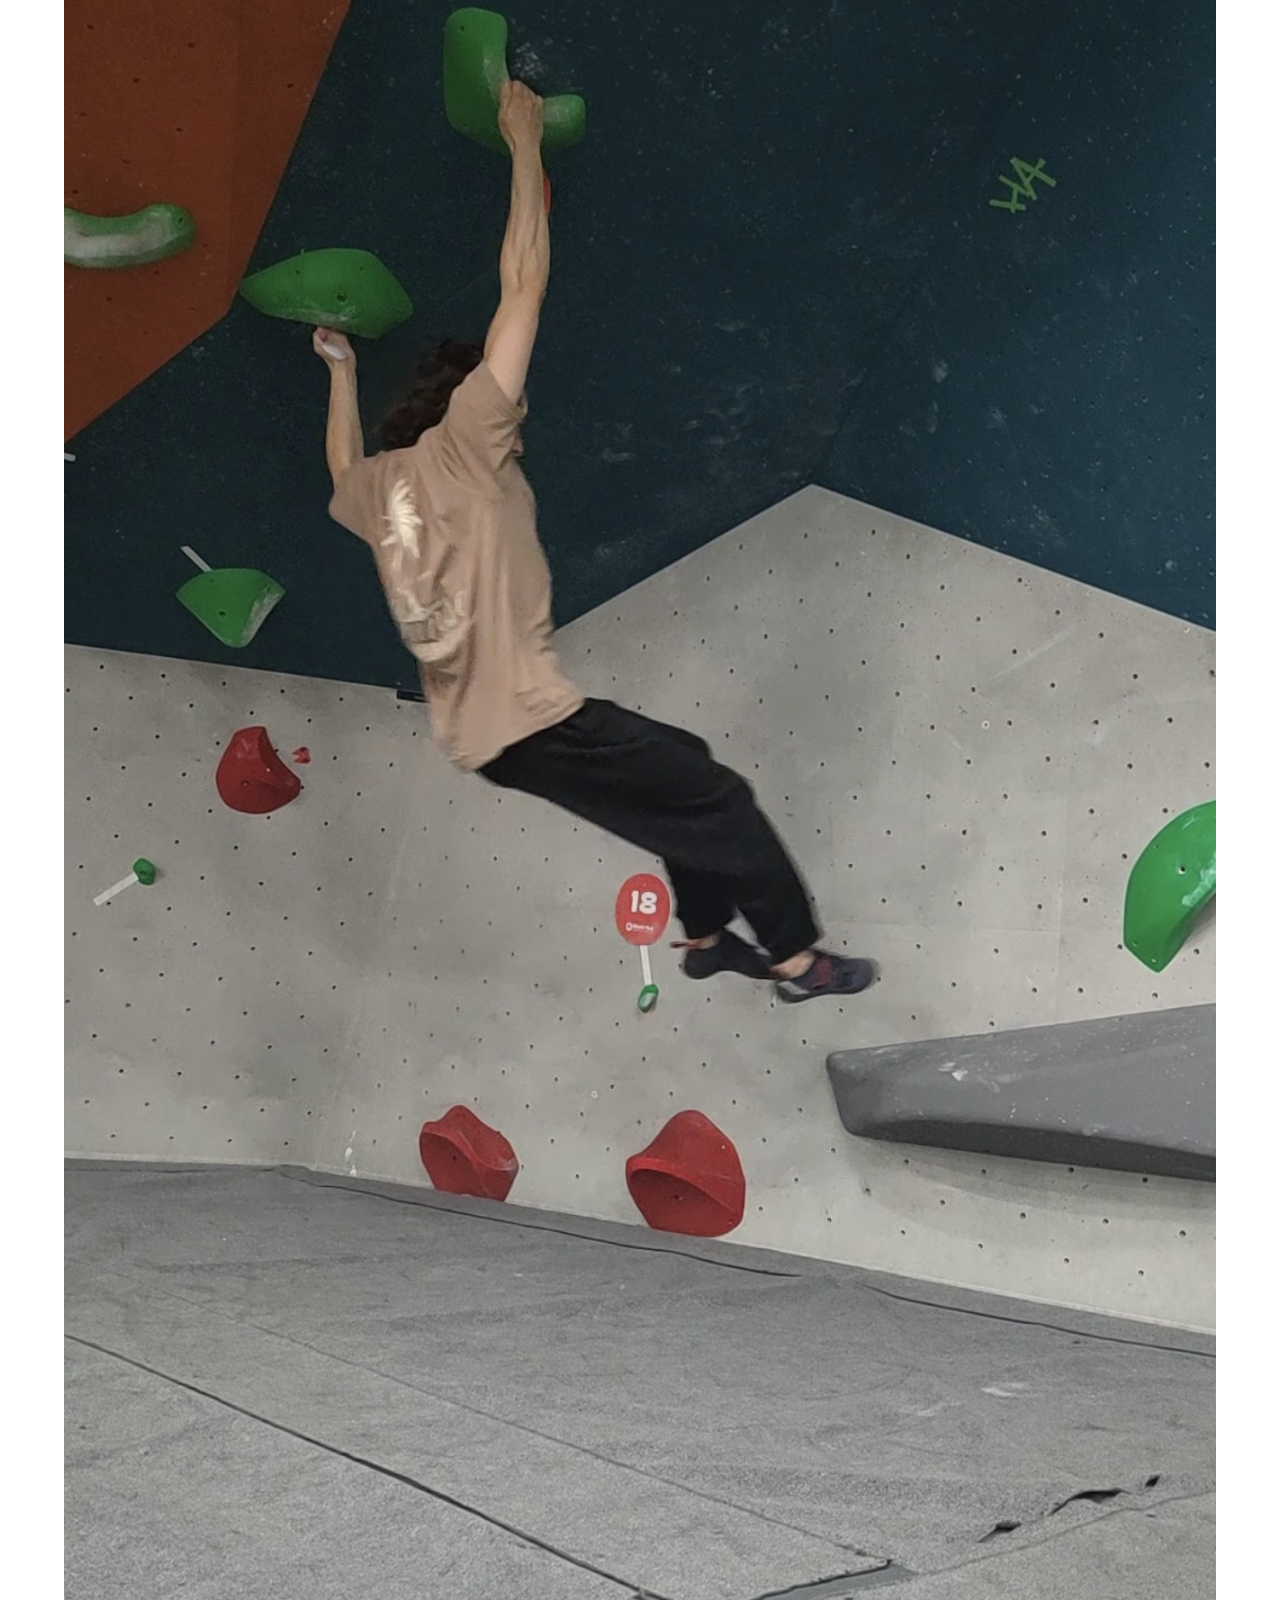
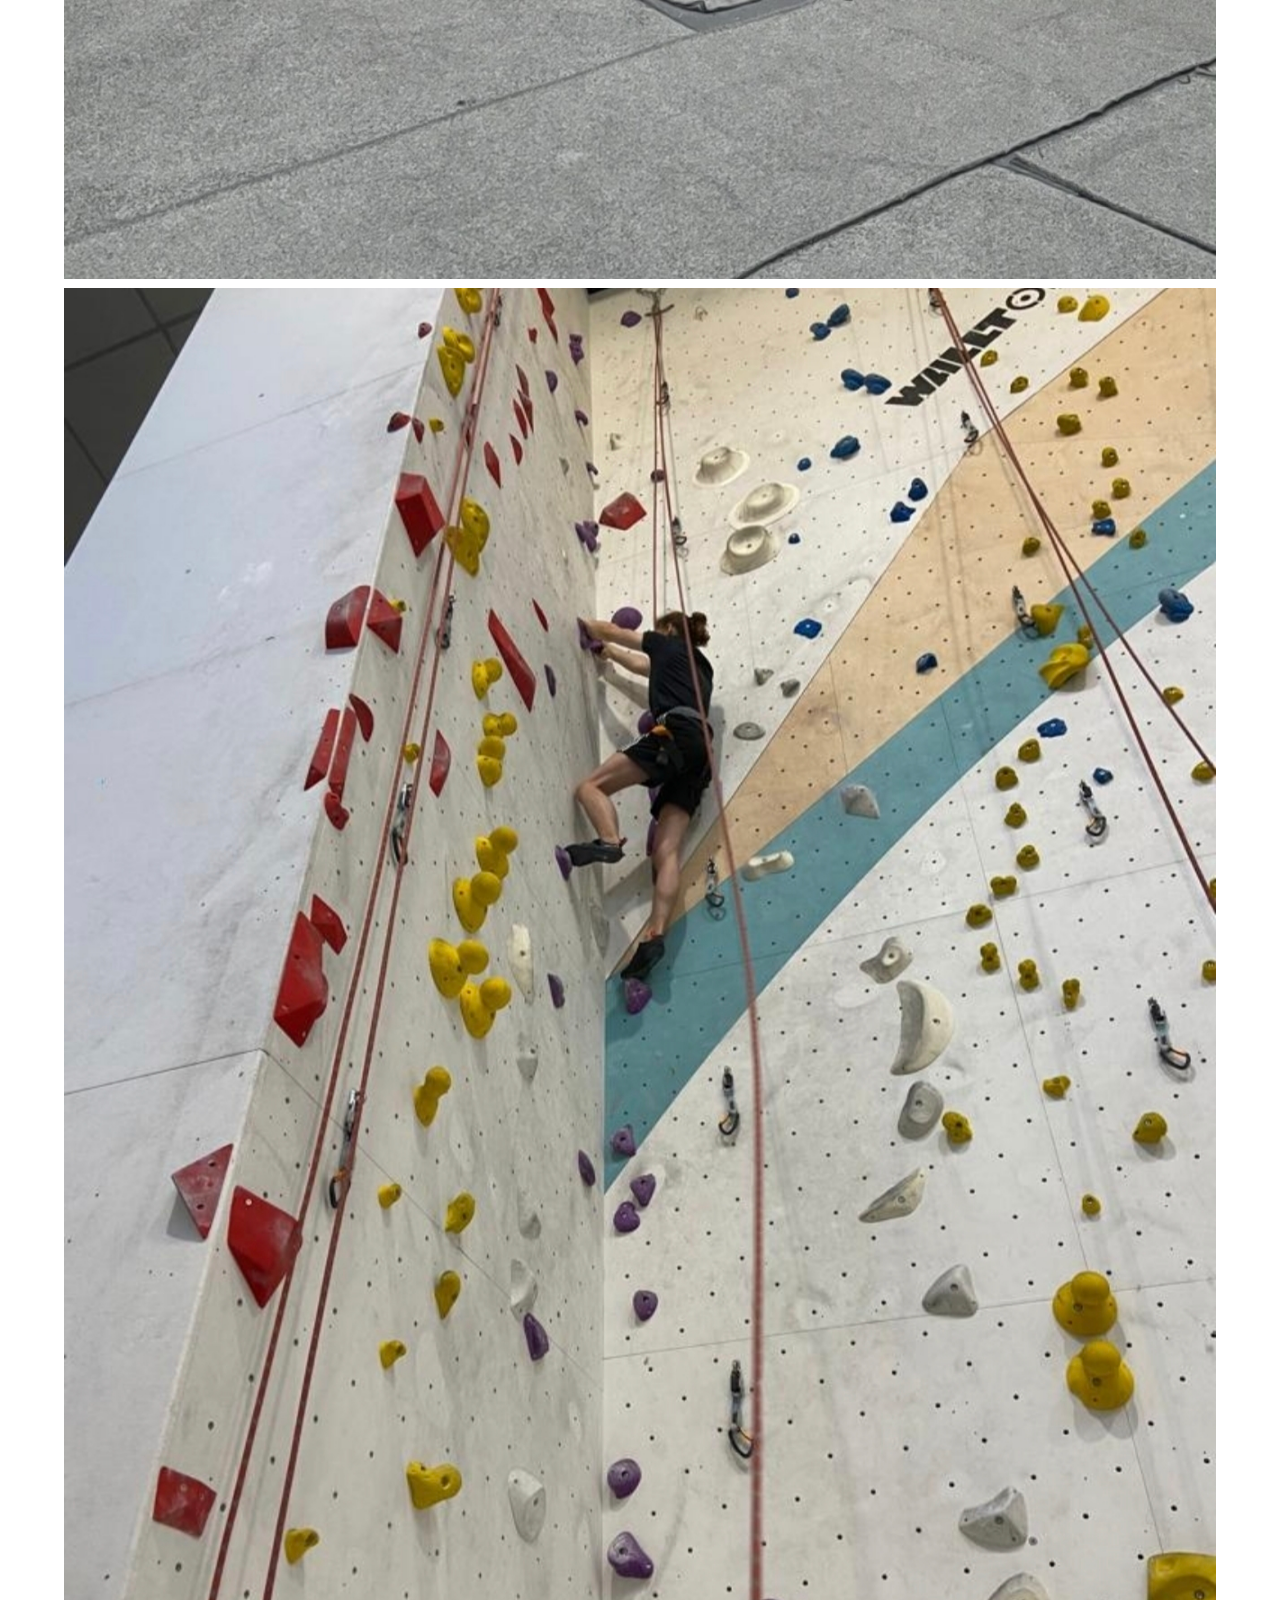
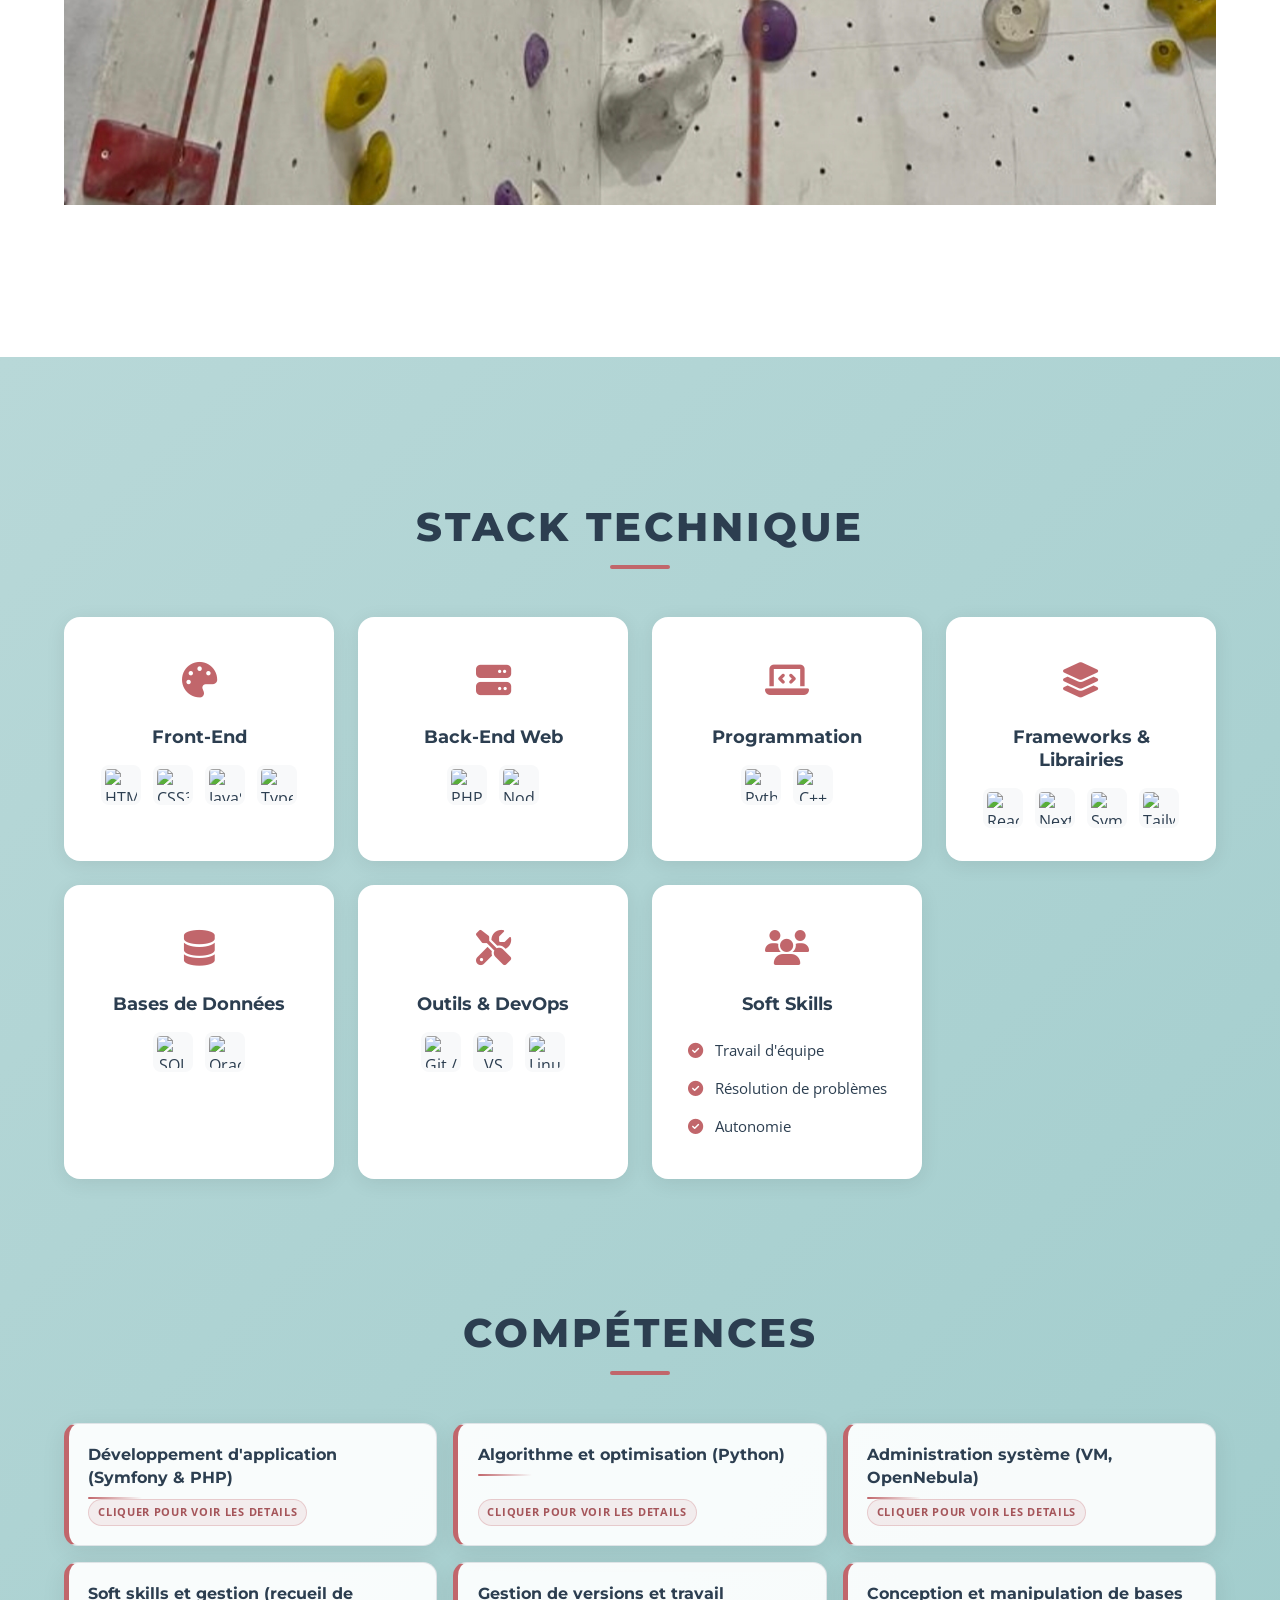
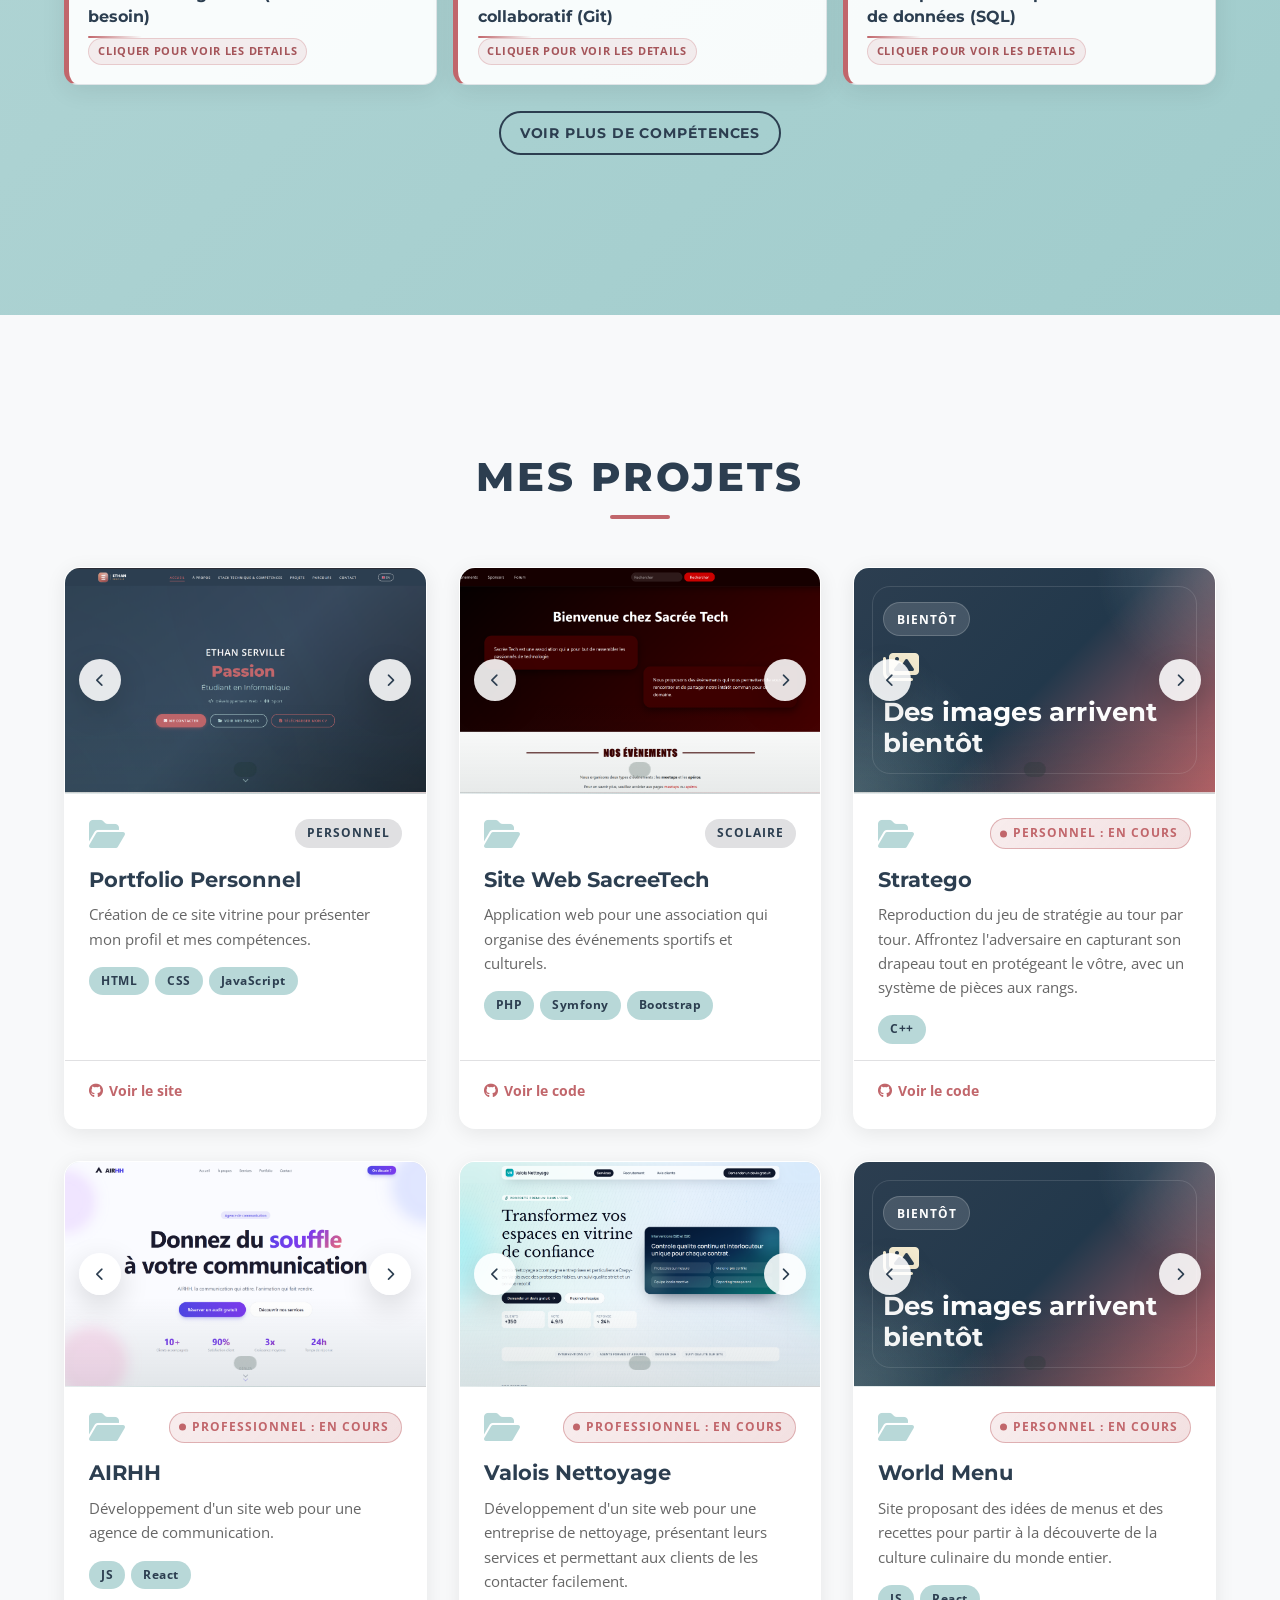
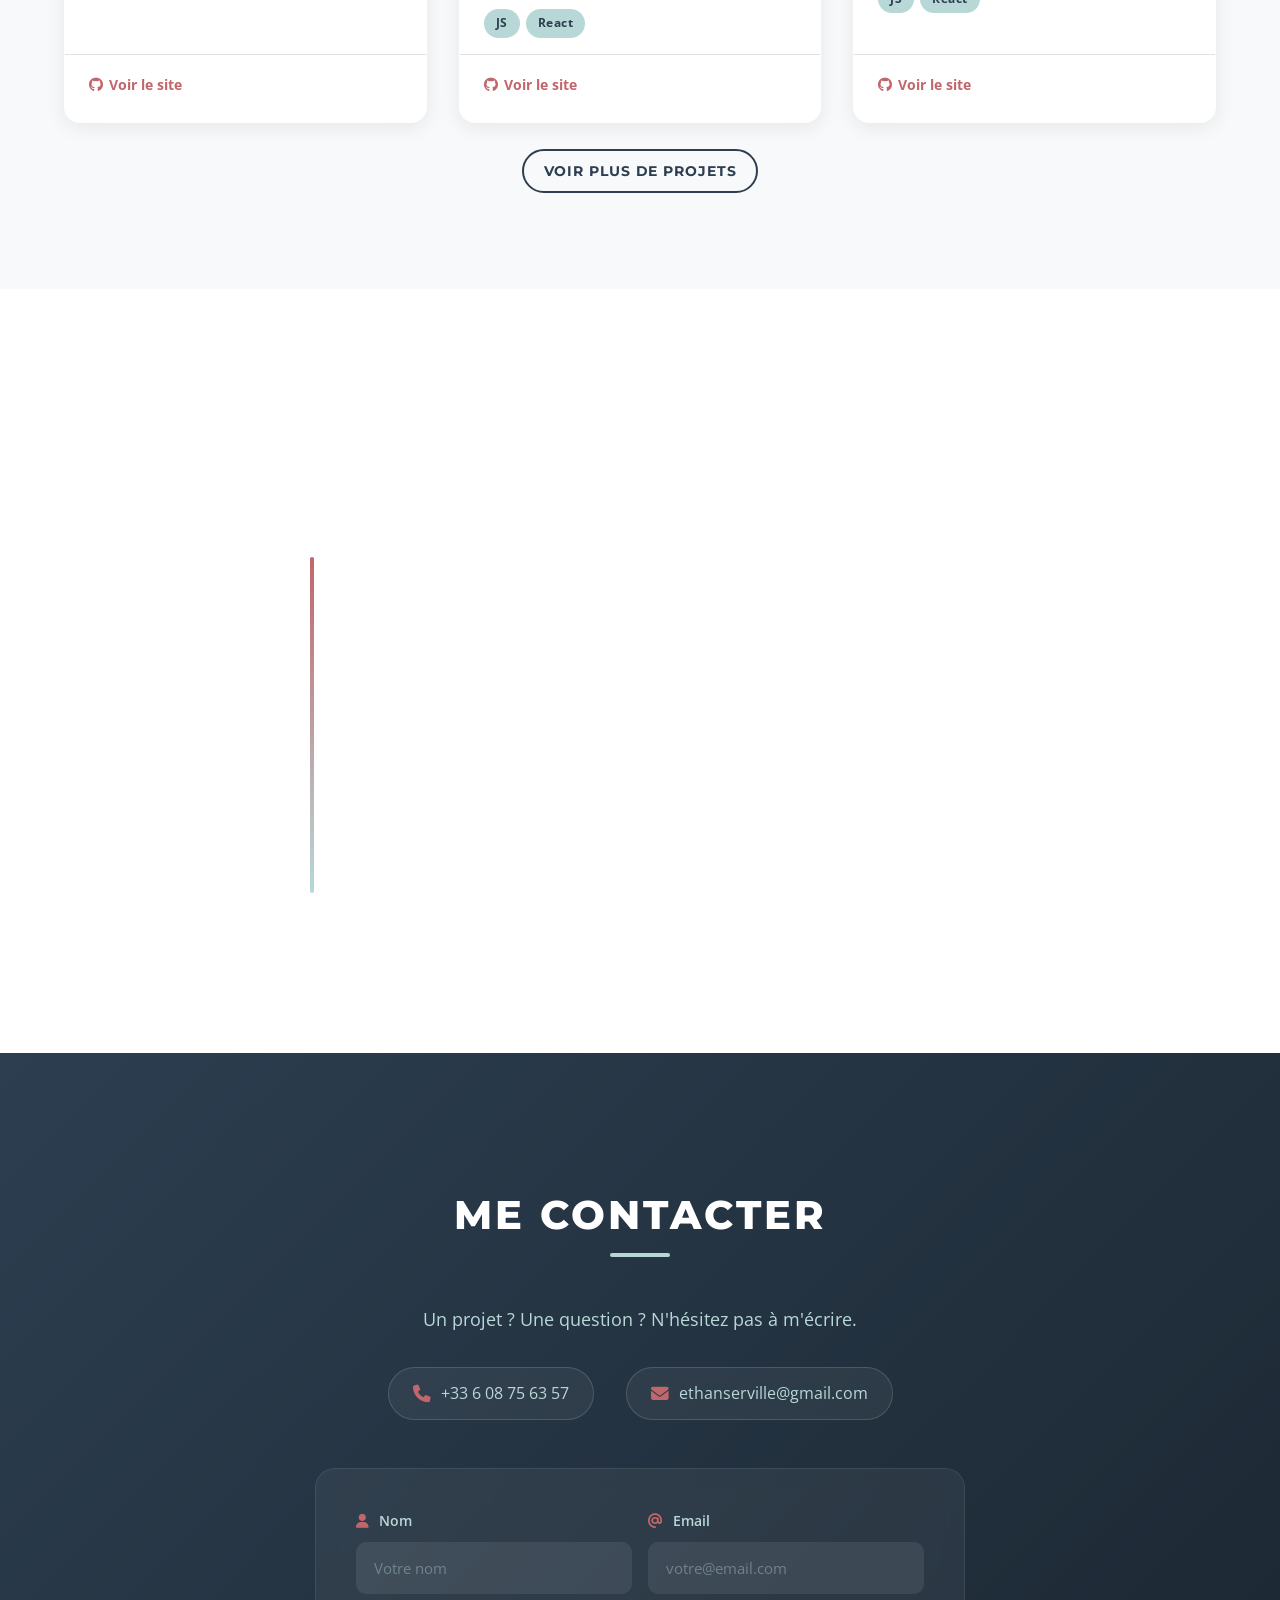
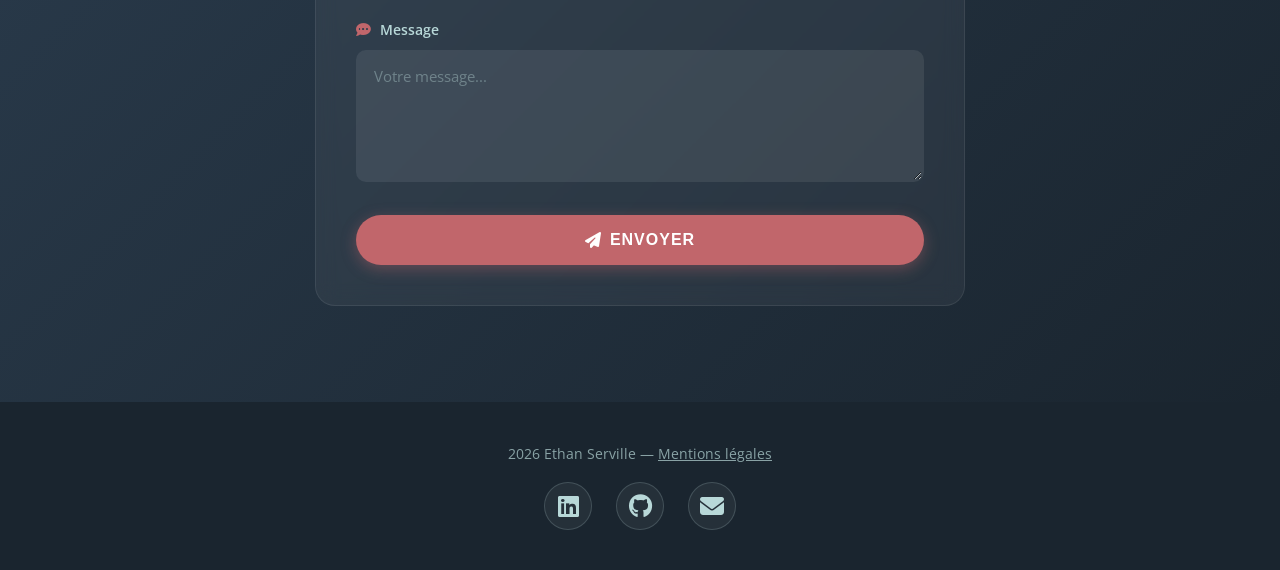
==== commit 7b966d98: "image a propos" ====
--- a/index.html
+++ b/index.html
@@ -193,6 +193,22 @@
             À propos de moi
           </h2>
           <div class="about-content reveal">
+            <div class="about-photos about-photos-left" aria-hidden="true">
+              <figure class="about-photo about-photo-1">
+                <img
+                  src="assets/a-propos/handstand-1.jpg"
+                  alt="Illustration d'activite sportive"
+                  loading="lazy"
+                />
+              </figure>
+              <figure class="about-photo about-photo-2">
+                <img
+                  src="assets/a-propos/handstand-2.webp"
+                  alt="Illustration d'activite physique"
+                  loading="lazy"
+                />
+              </figure>
+            </div>
             <div class="about-text">
               <p data-i18n="about.p1">
                 Passionné par les possibilités que le développement nous offre,
@@ -207,6 +223,22 @@
                 J'aime créer des solutions qui allient performance et
                 esthétique.
               </p>
+            </div>
+            <div class="about-photos about-photos-right" aria-hidden="true">
+              <figure class="about-photo about-photo-3">
+                <img
+                  src="assets/a-propos/block_1.jpg"
+                  alt="Illustration d'entrainement"
+                  loading="lazy"
+                />
+              </figure>
+              <figure class="about-photo about-photo-4">
+                <img
+                  src="assets/a-propos/voie_1.jpg"
+                  alt="Illustration d'activite sportive"
+                  loading="lazy"
+                />
+              </figure>
             </div>
           </div>
         </div>
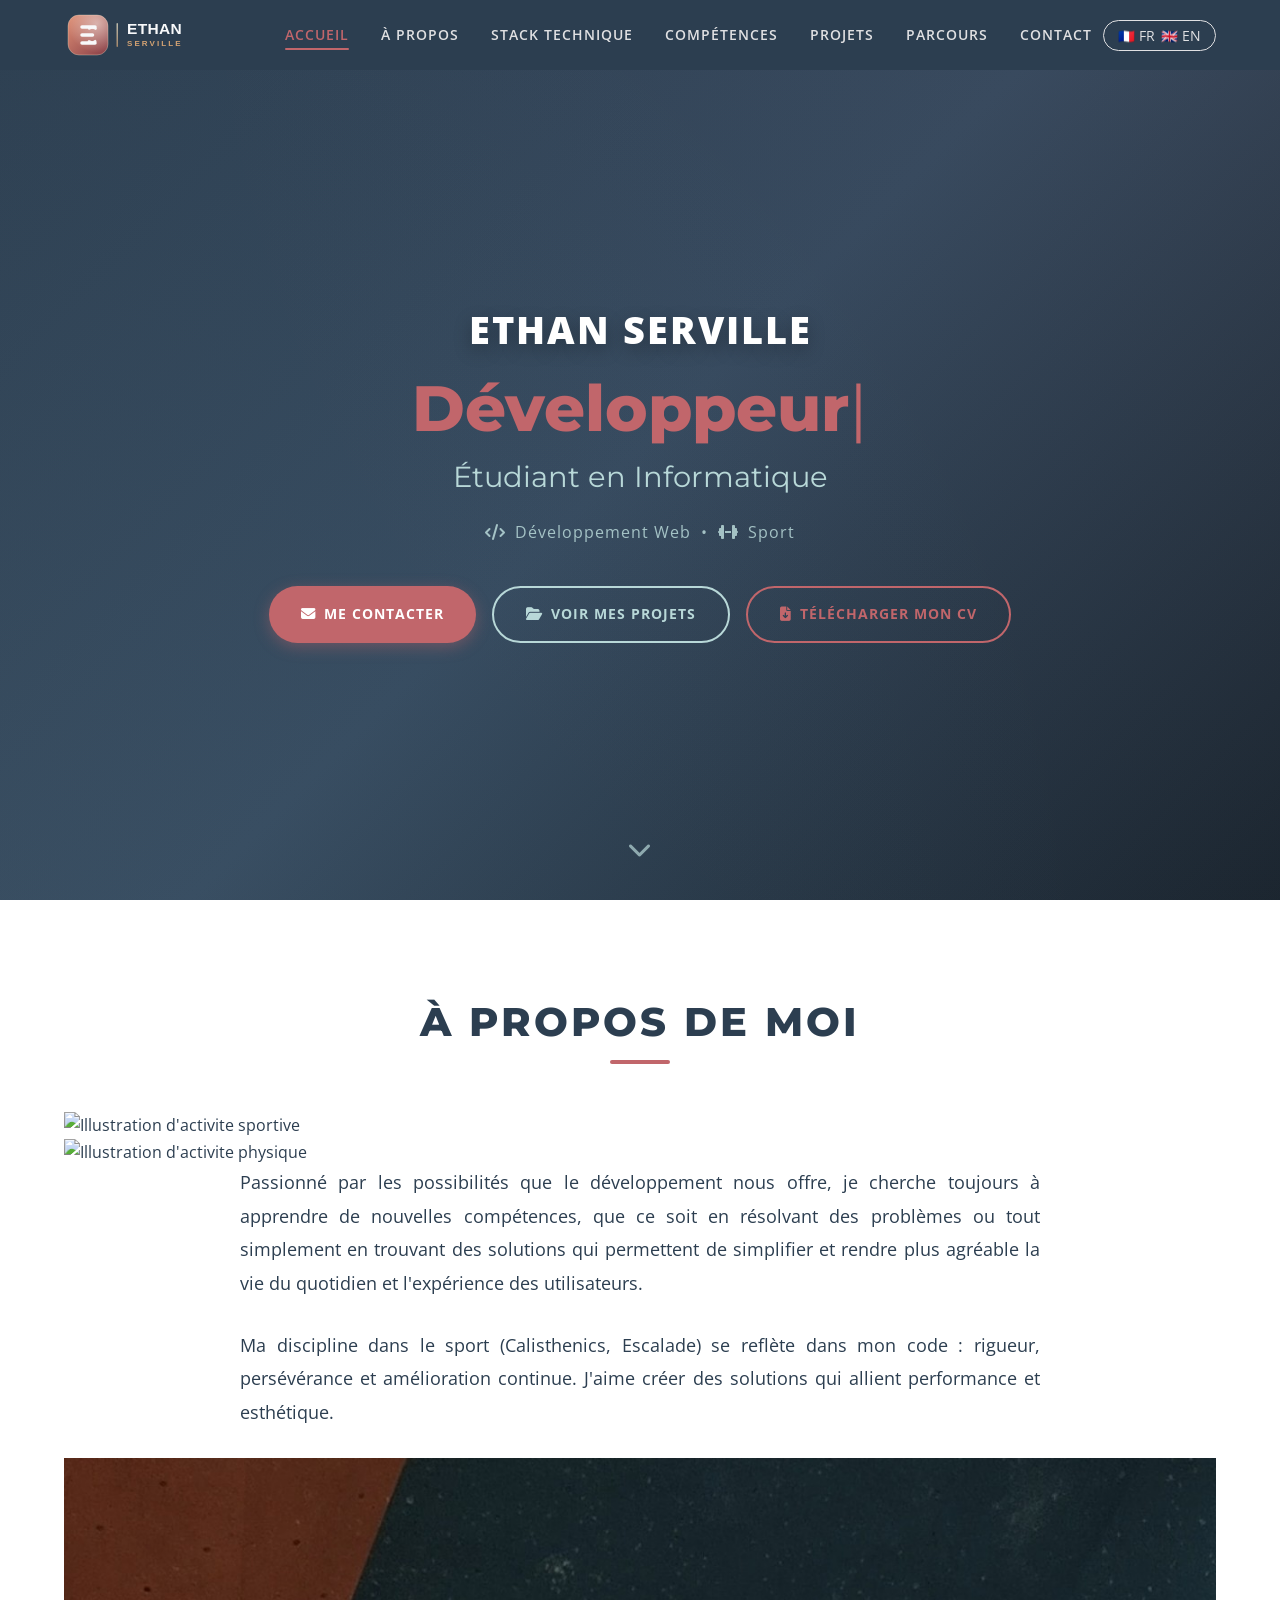
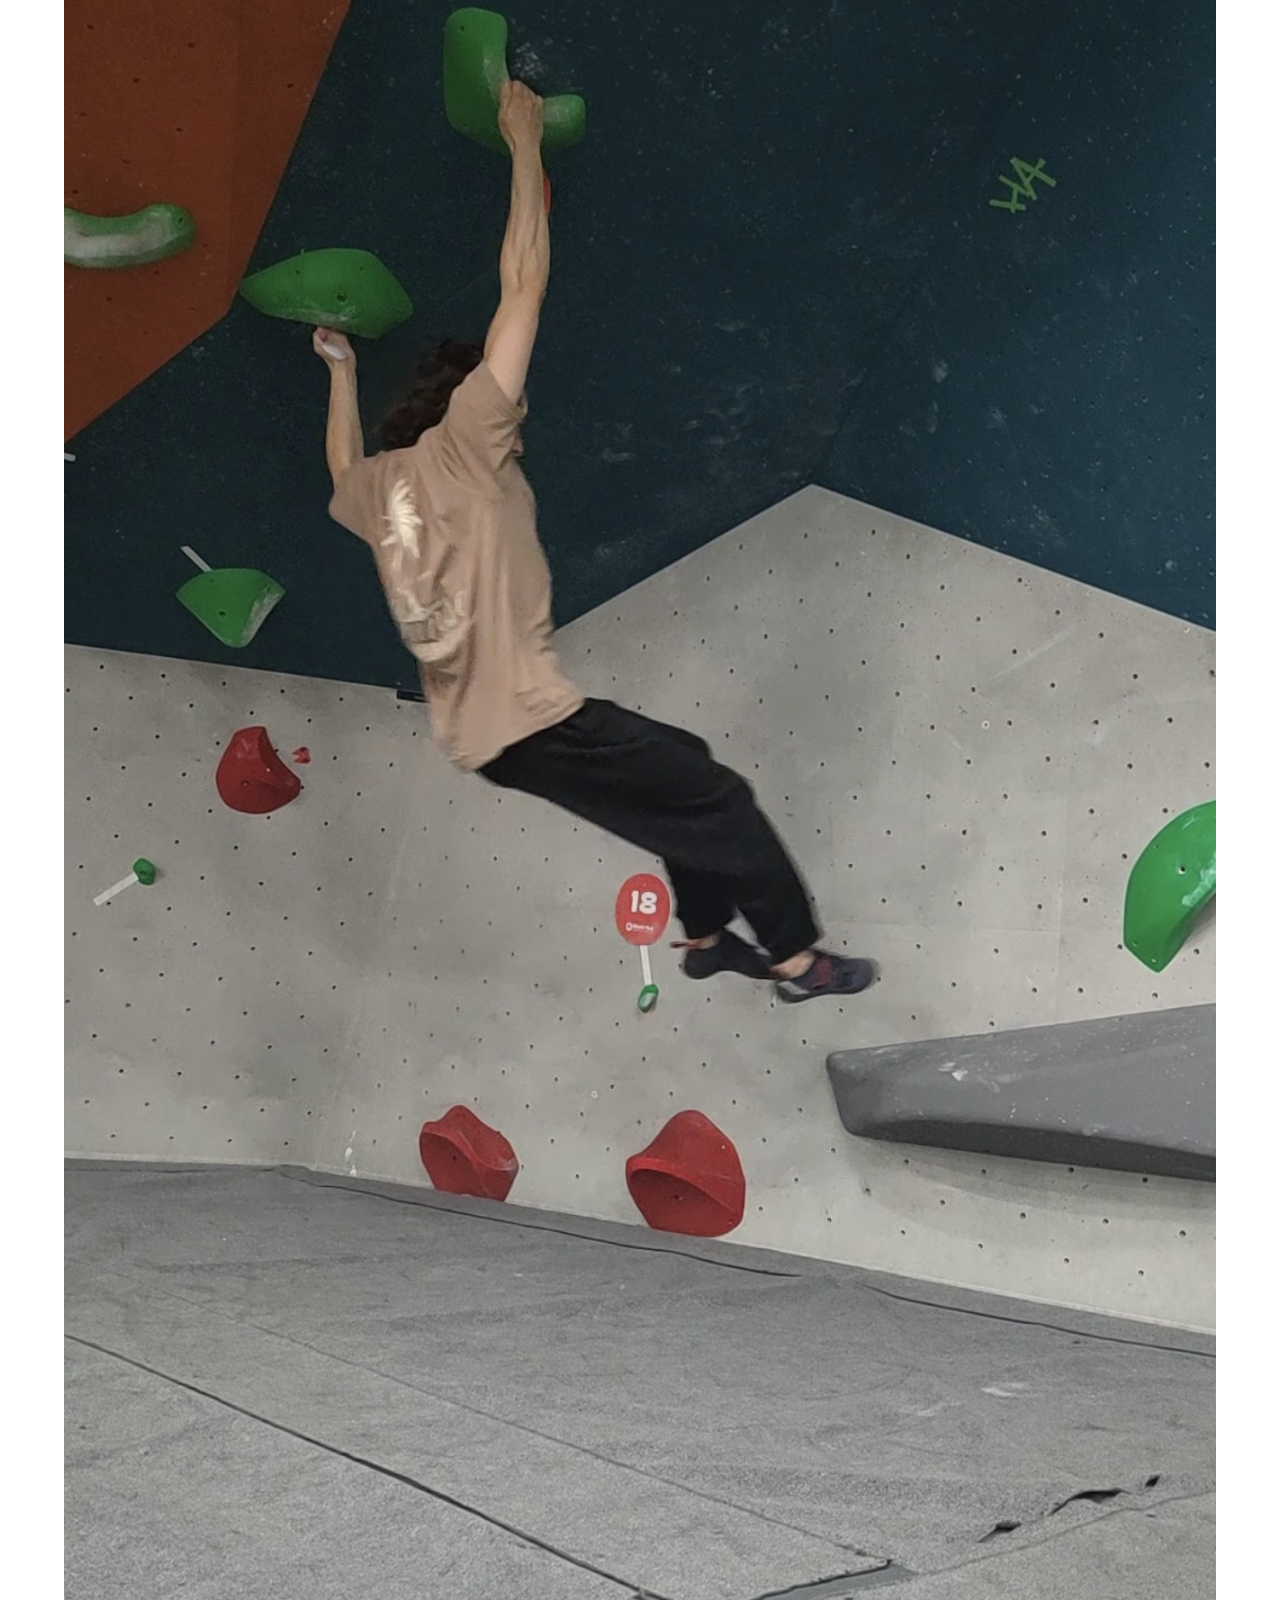
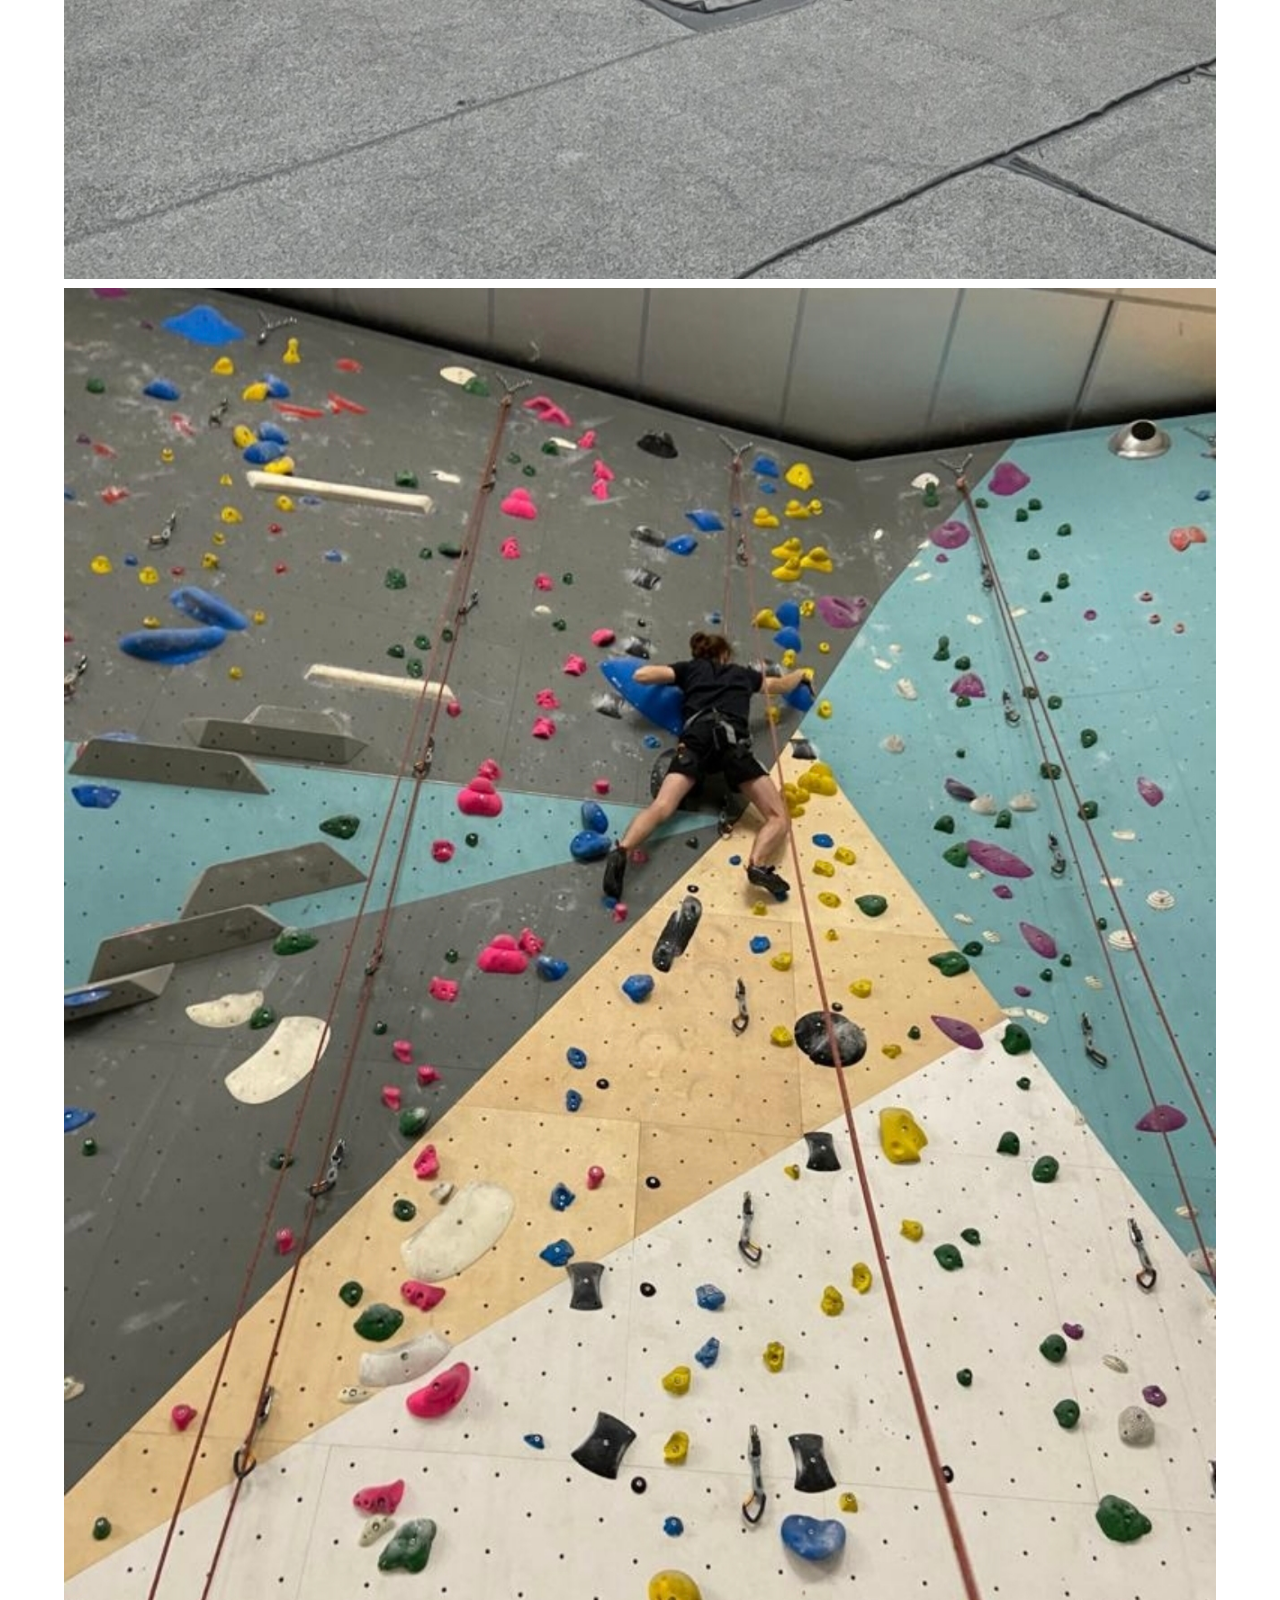
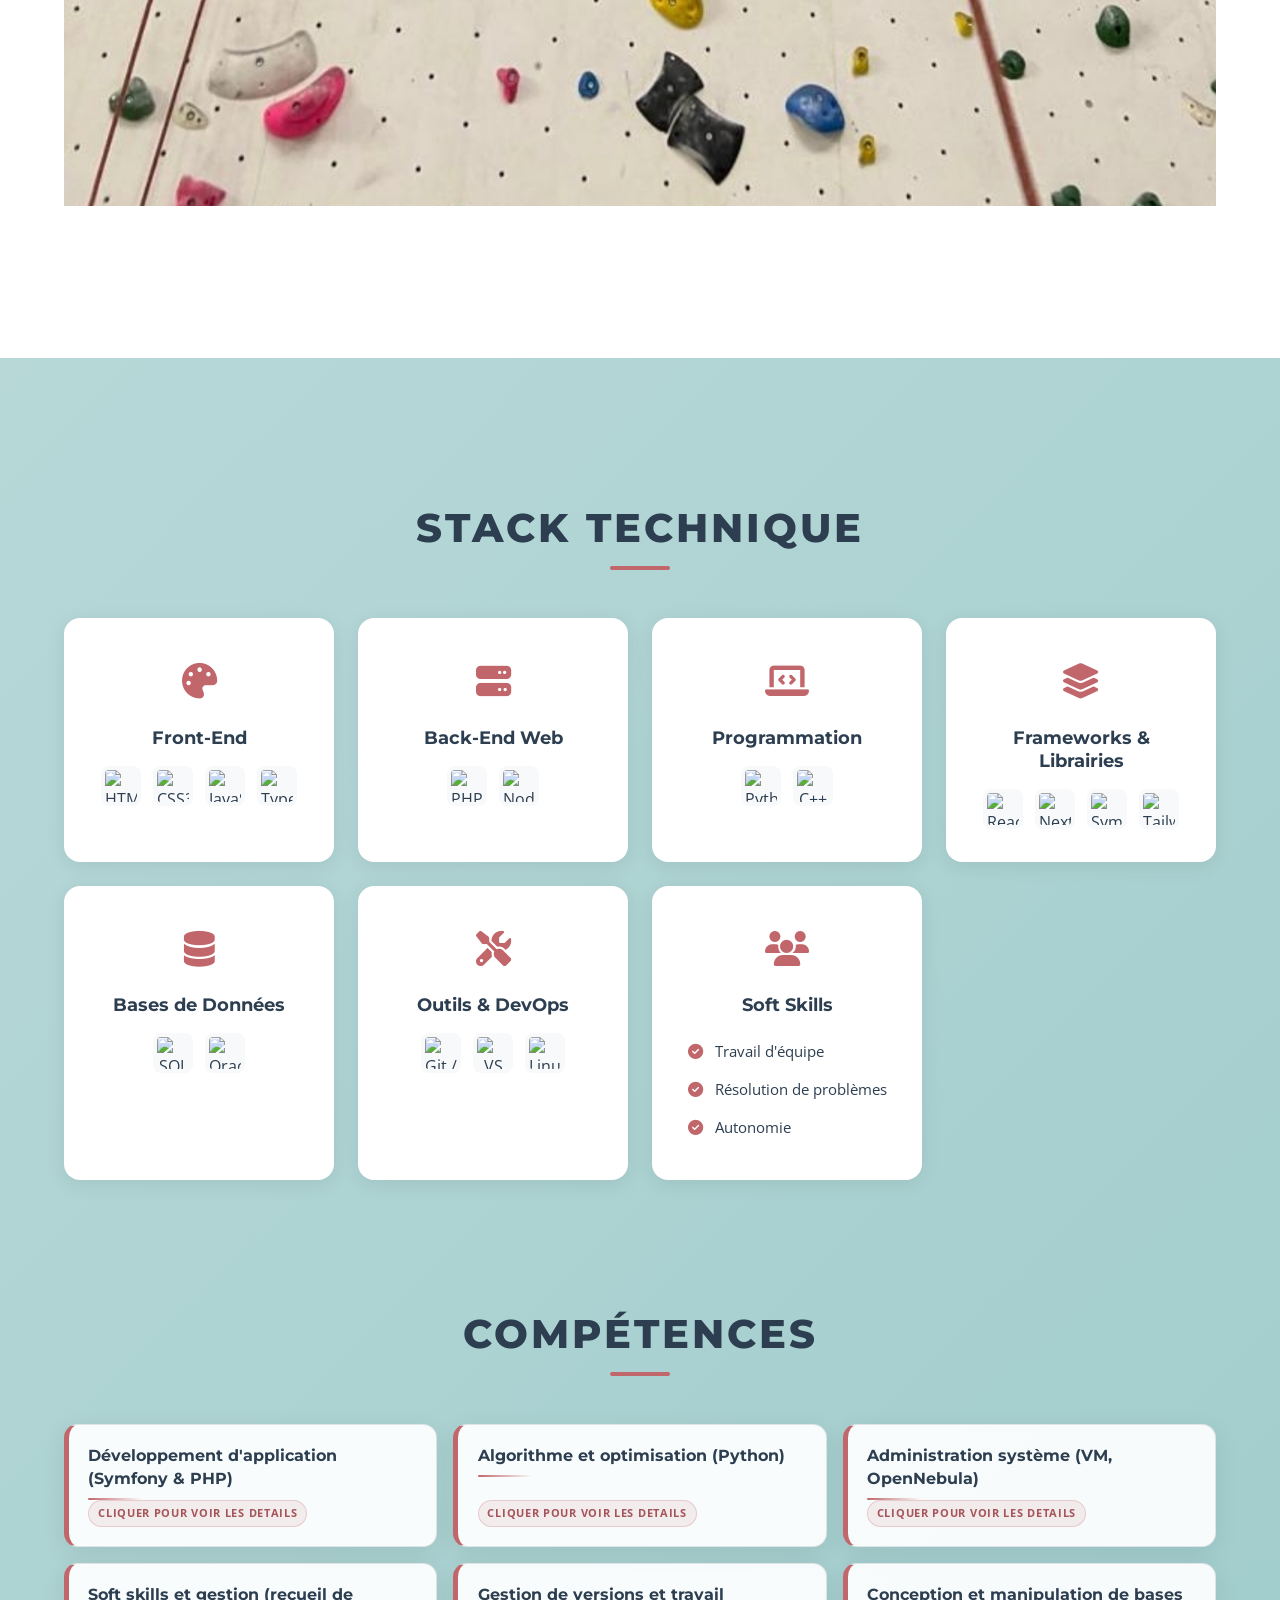
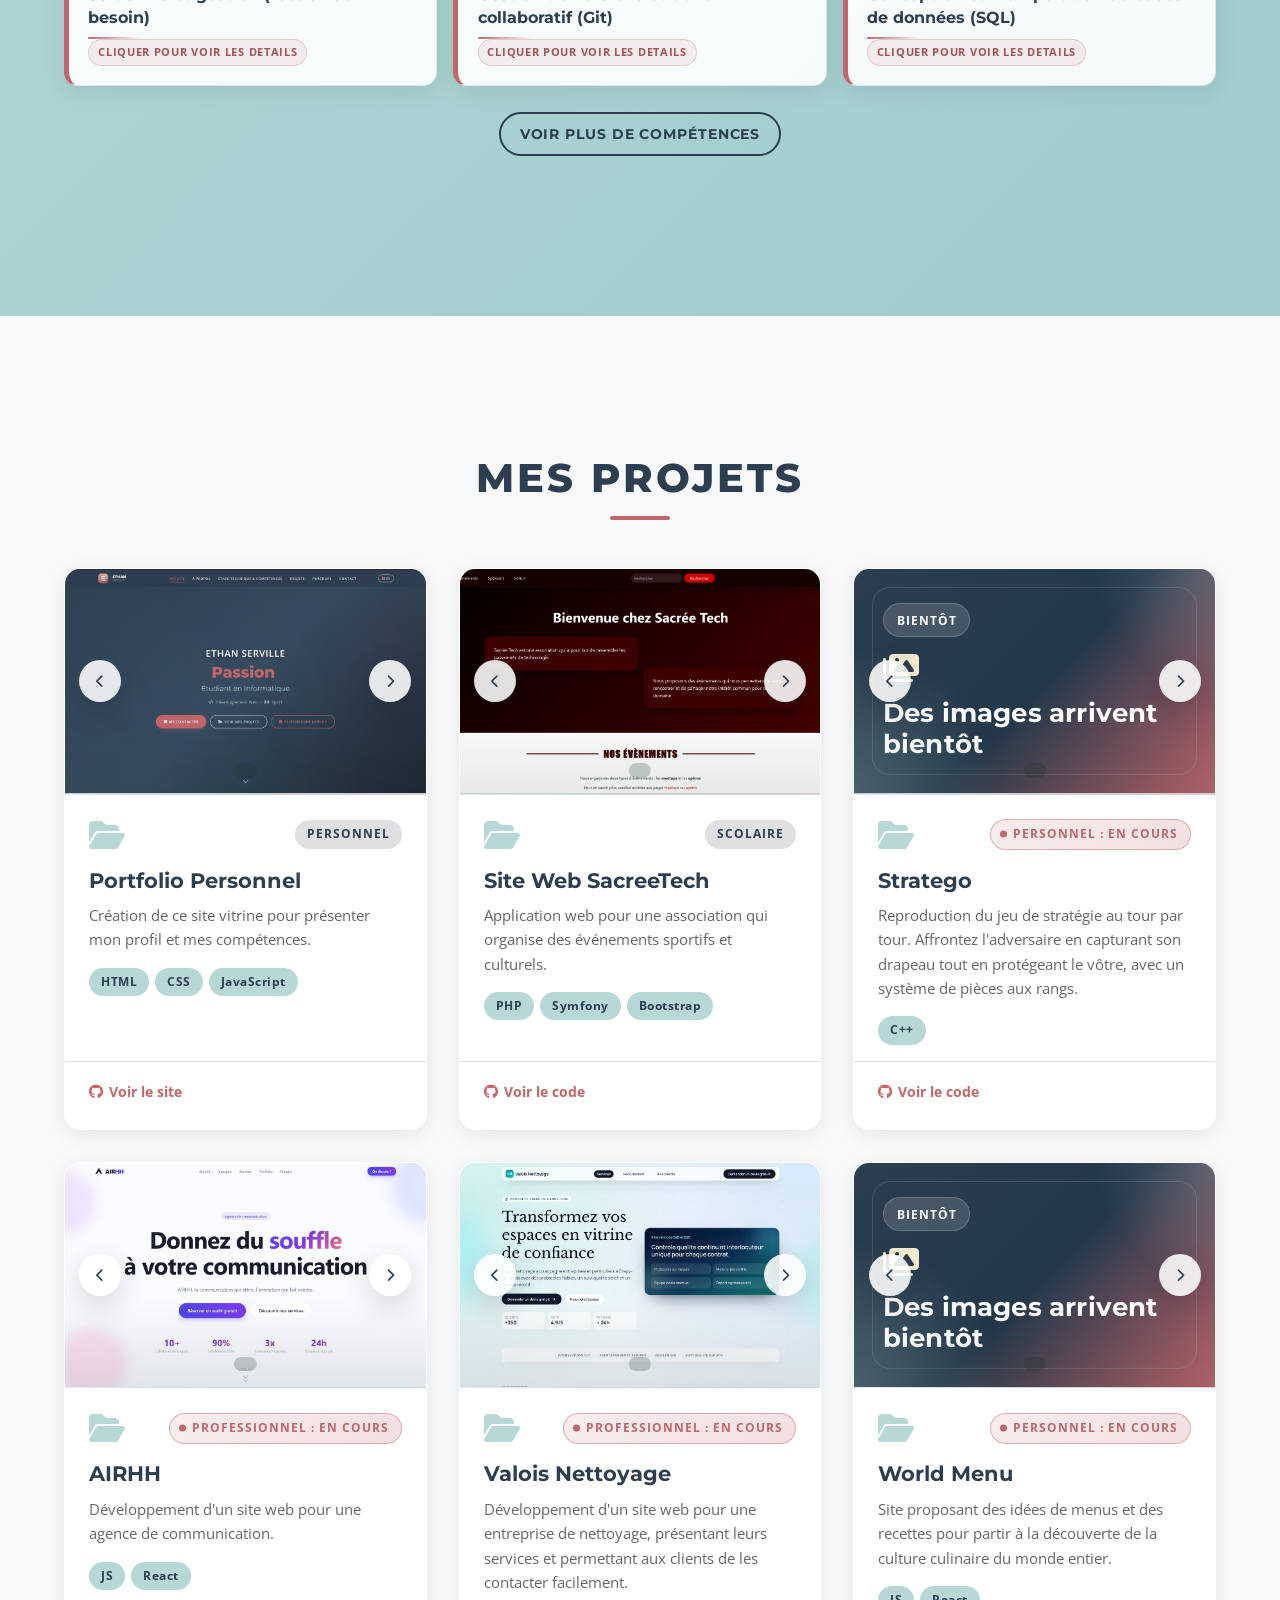
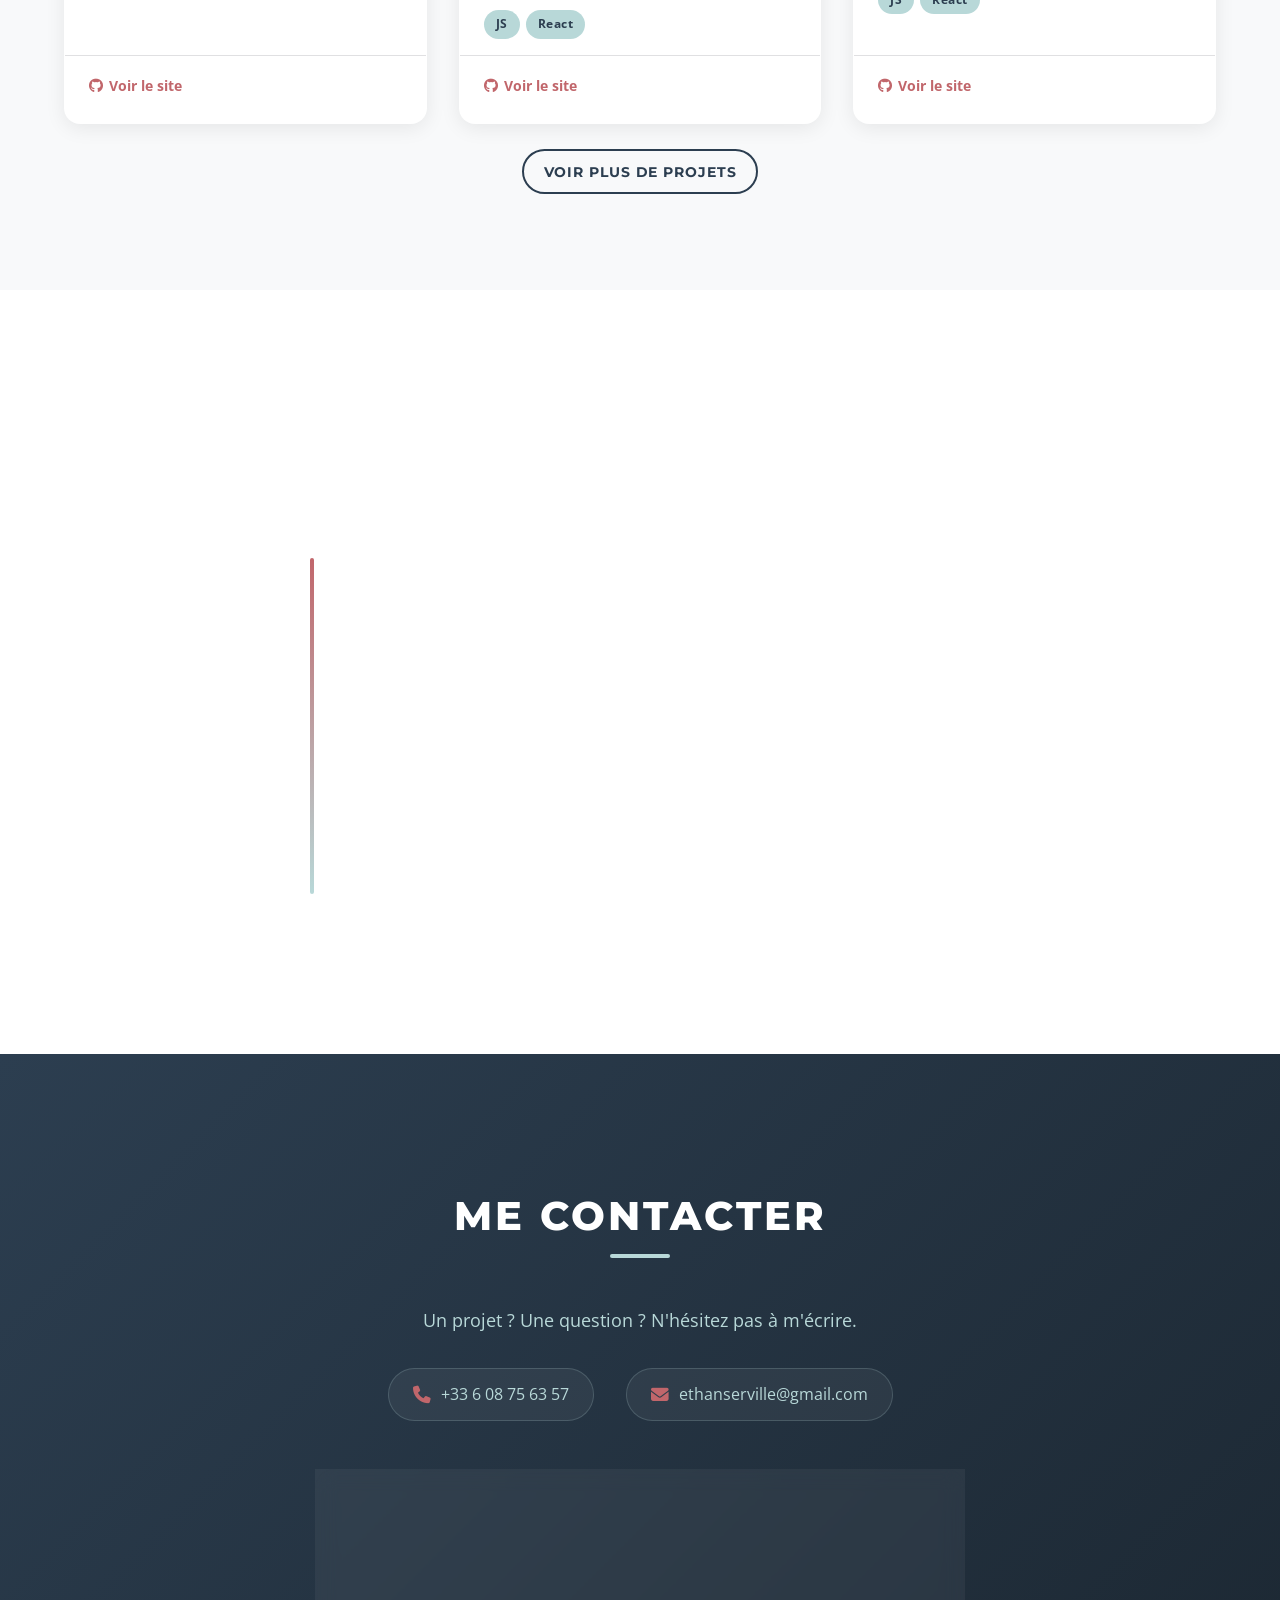
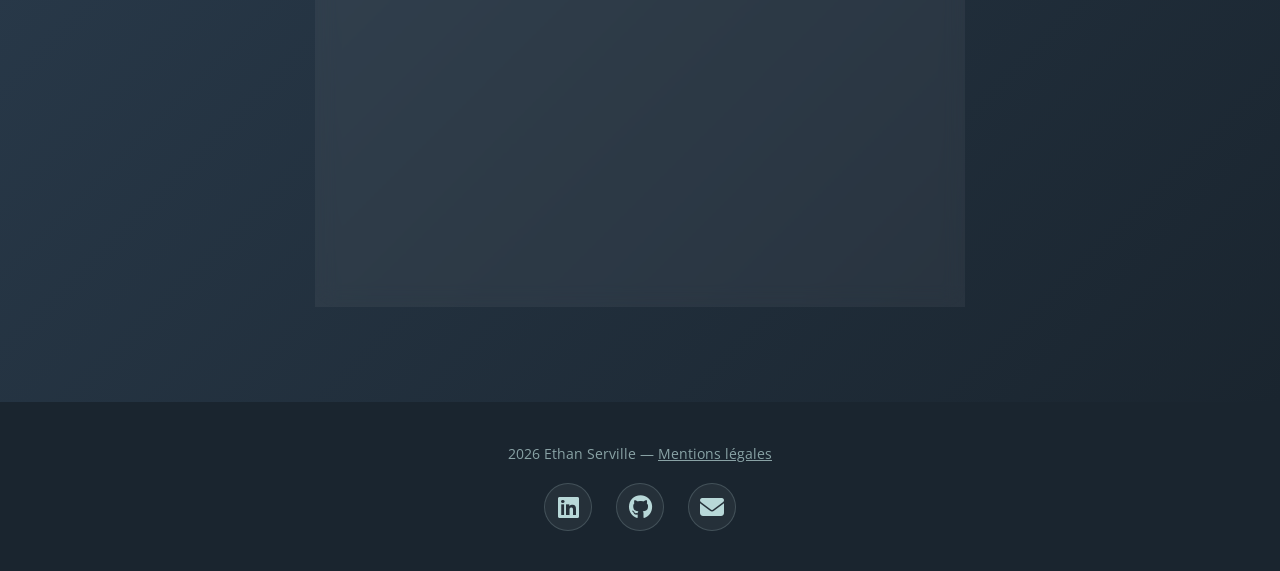
==== commit c3118c1f: "modif img" ====
--- a/index.html
+++ b/index.html
@@ -234,7 +234,7 @@
               </figure>
               <figure class="about-photo about-photo-4">
                 <img
-                  src="assets/a-propos/voie_1.jpg"
+                  src="assets/a-propos/voie_2.jpg"
                   alt="Illustration d'activite sportive"
                   loading="lazy"
                 />
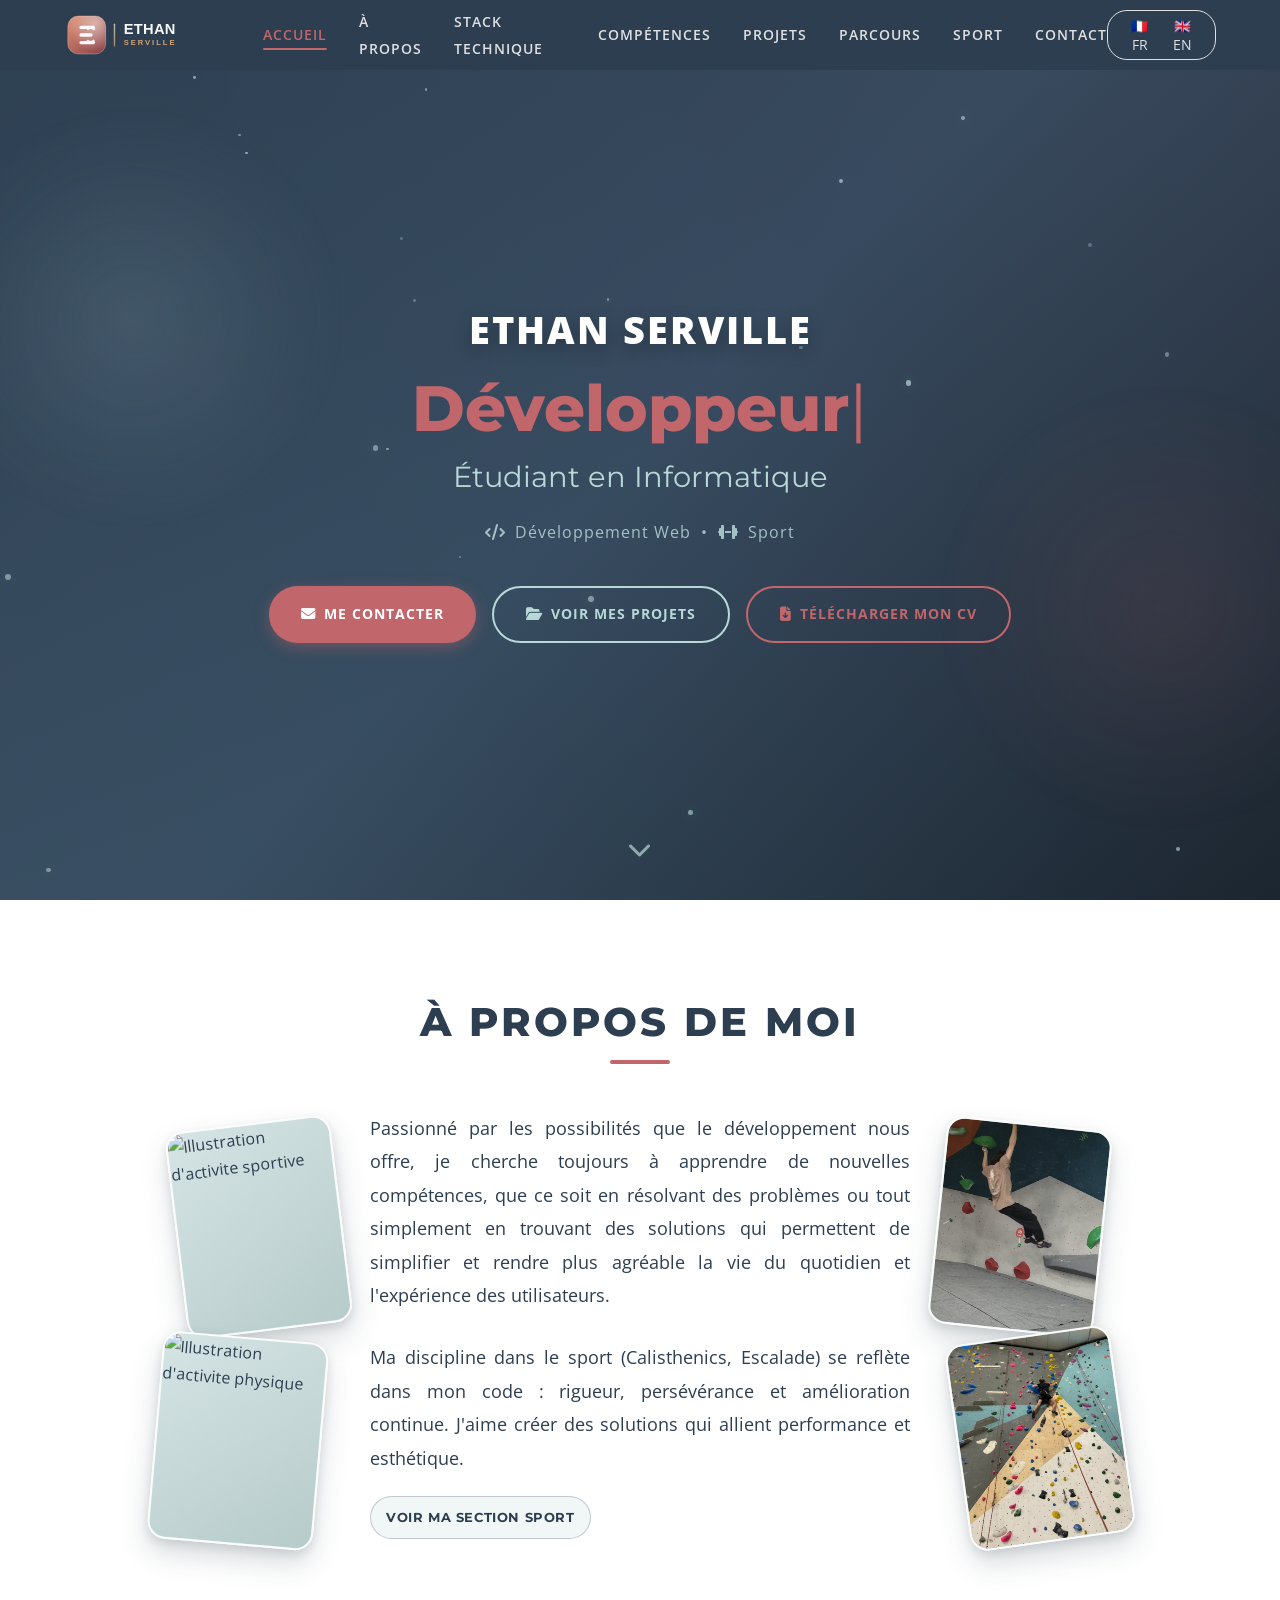
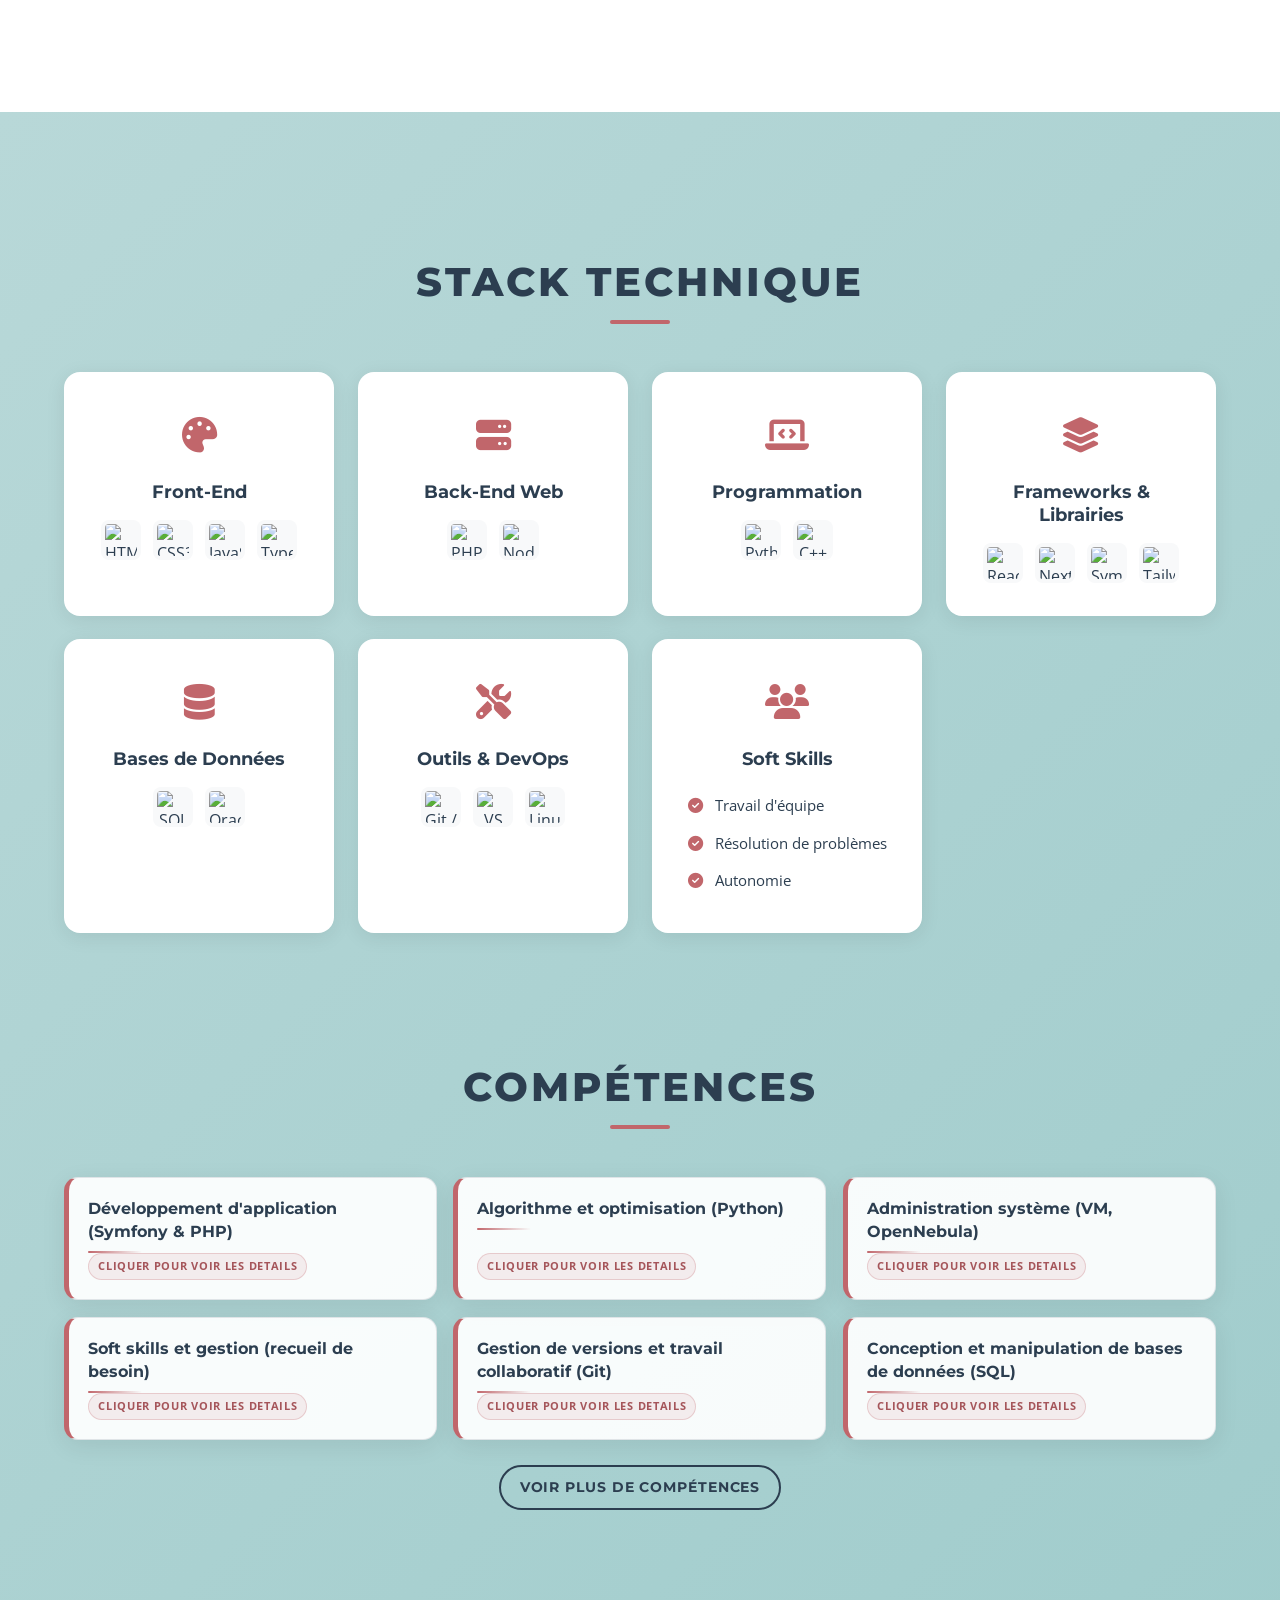
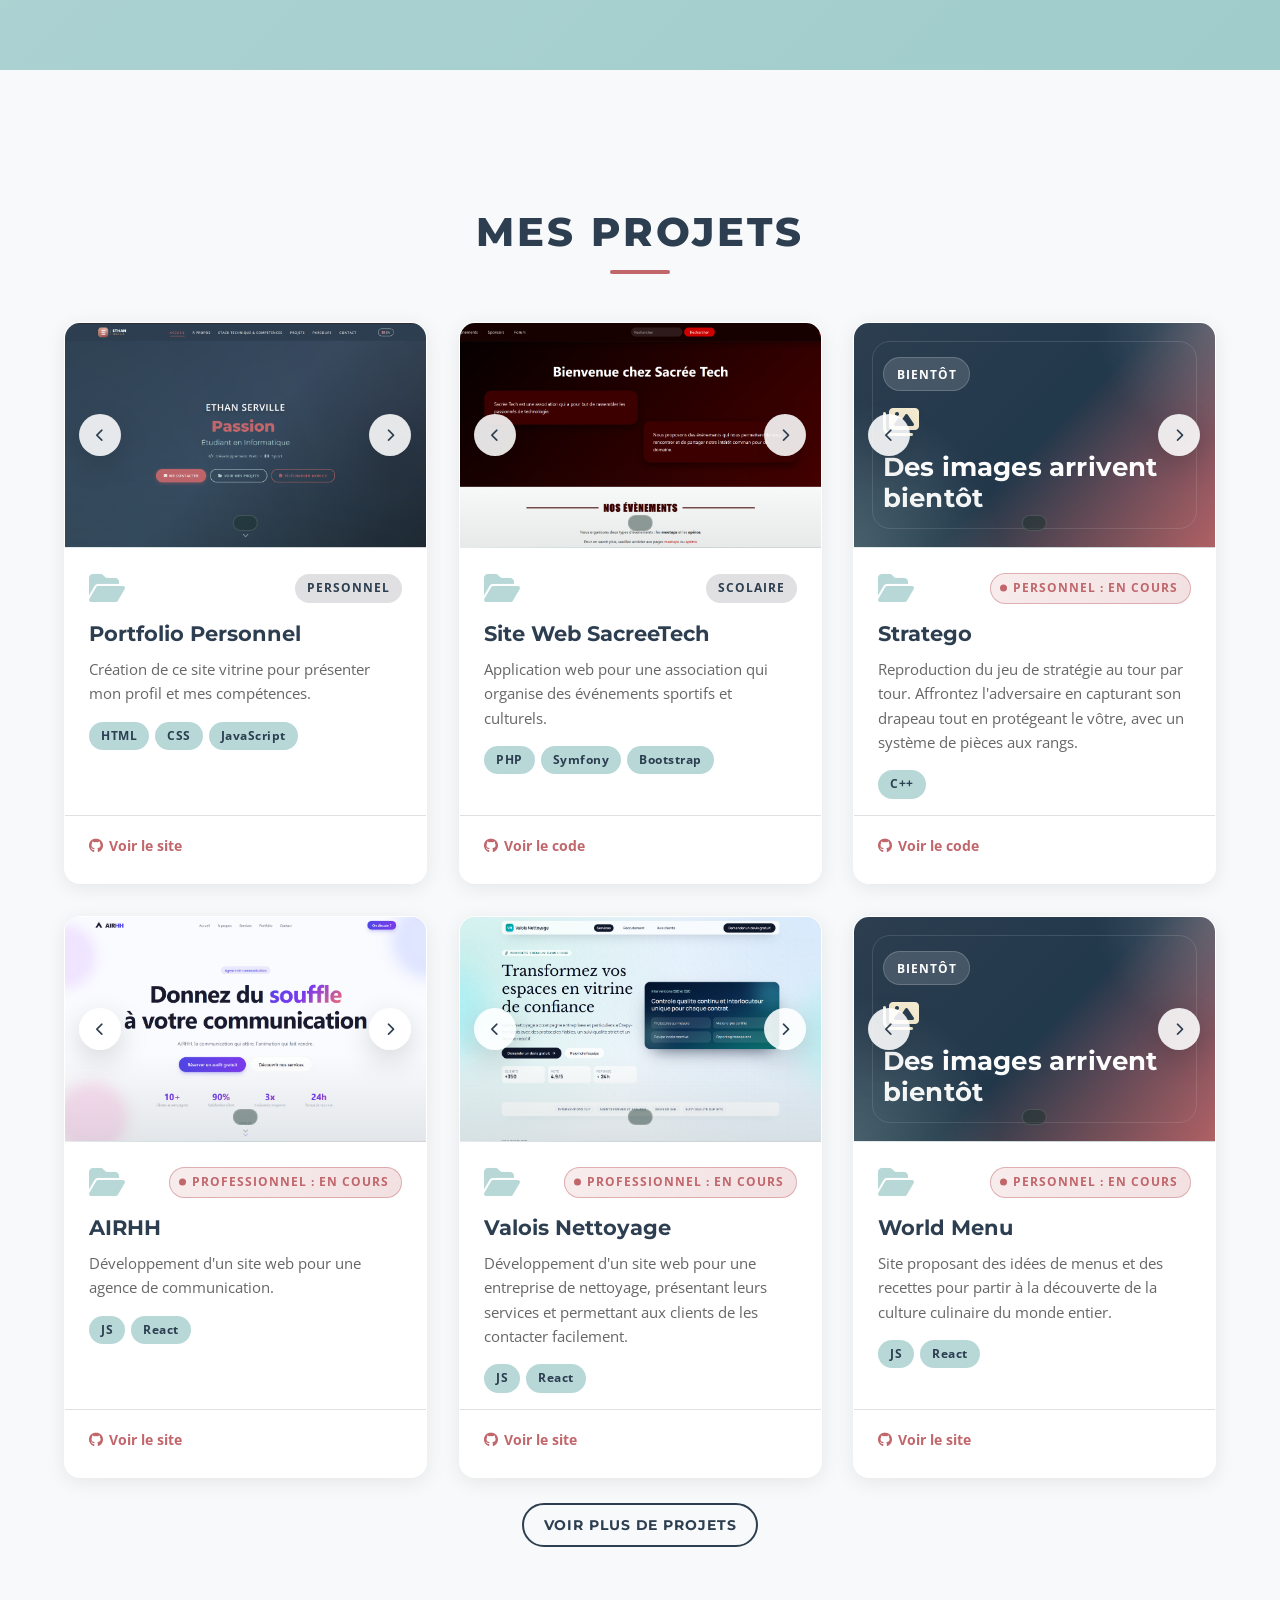
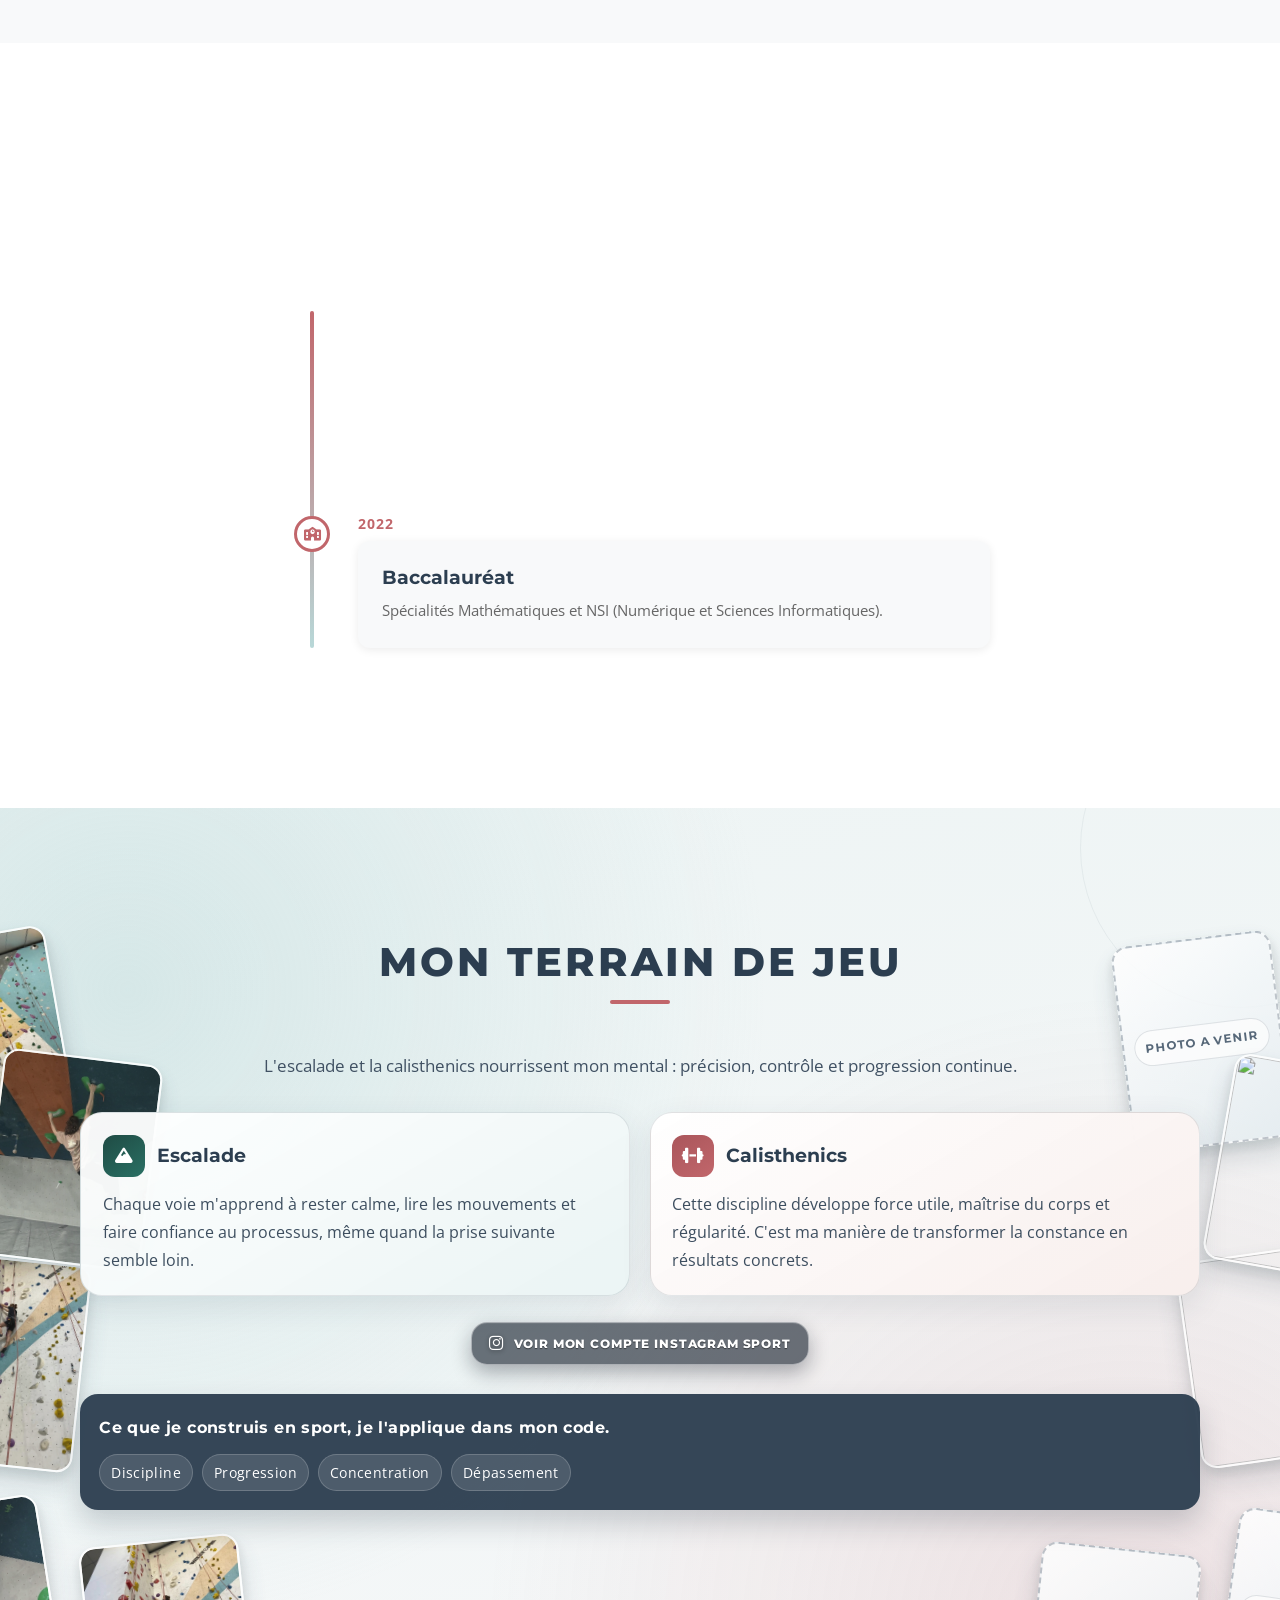
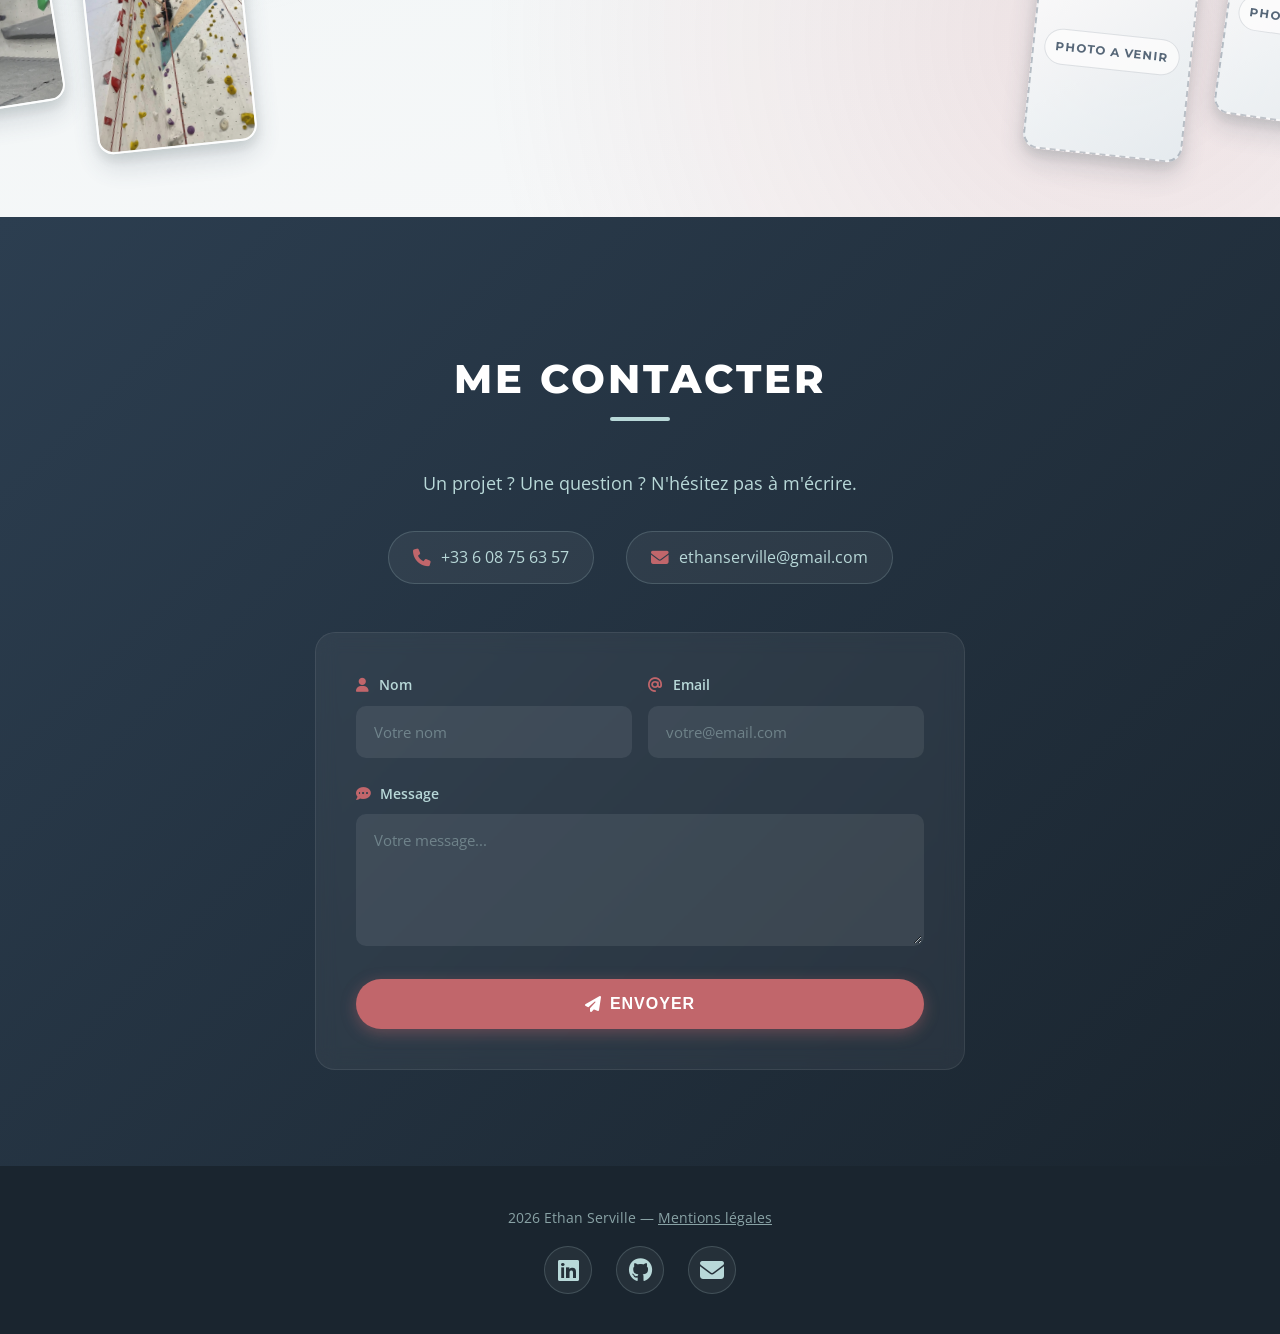
==== commit 3961536c: "." ====
--- a/index.html
+++ b/index.html
@@ -121,6 +121,9 @@
           </li>
           <li><a href="#projets" data-i18n="nav.projects">Projets</a></li>
           <li><a href="#parcours" data-i18n="nav.journey">Parcours</a></li>
+          <li>
+            <a href="#passion-sport" data-i18n="nav.passion">Sport</a>
+          </li>
           <li><a href="#contact" data-i18n="nav.contact">Contact</a></li>
           <li class="nav-lang-item">
             <button
@@ -152,6 +155,11 @@
     <main>
       <!-- ===== HERO ===== -->
       <section id="accueil" class="hero">
+        <div class="hero-energy-bg" aria-hidden="true">
+          <span class="hero-glow glow-1"></span>
+          <span class="hero-glow glow-2"></span>
+          <div class="hero-particles"></div>
+        </div>
         <div class="hero-content reveal">
           <p class="hero-greeting">Ethan Serville</p>
           <h1>
@@ -223,6 +231,14 @@
                 J'aime créer des solutions qui allient performance et
                 esthétique.
               </p>
+              <p class="about-sport-link-wrap">
+                <a
+                  href="#passion-sport"
+                  class="about-sport-link"
+                  data-i18n="about.sportLink"
+                  >Voir ma section sport</a
+                >
+              </p>
             </div>
             <div class="about-photos about-photos-right" aria-hidden="true">
               <figure class="about-photo about-photo-3">
@@ -916,6 +932,116 @@
                   Informatiques).
                 </p>
               </div>
+            </div>
+          </div>
+        </div>
+      </section>
+
+      <!-- ===== PASSION SPORT ===== -->
+      <section id="passion-sport" class="sport-passion">
+        <div class="container">
+          <h2 class="section-title reveal" data-i18n="passion.title">
+            Mon terrain de jeu
+          </h2>
+          <p class="sport-intro reveal" data-i18n="passion.intro">
+            L'escalade et la calisthenics nourrissent mon mental : précision,
+            contrôle et progression continue.
+          </p>
+
+          <div class="sport-collage" aria-hidden="true">
+            <figure class="sport-shot sport-shot-1">
+              <img src="assets/a-propos/voie_2.jpg" alt="" loading="lazy" />
+            </figure>
+            <figure class="sport-shot sport-shot-2">
+              <img src="assets/a-propos/block_2.jpg" alt="" loading="lazy" />
+            </figure>
+            <figure class="sport-shot sport-shot-3 sport-shot-placeholder">
+              <span class="sport-shot-label">Photo a venir</span>
+            </figure>
+            <figure class="sport-shot sport-shot-4">
+              <img
+                src="assets/a-propos/handstand-1.jpg"
+                alt=""
+                loading="lazy"
+              />
+            </figure>
+            <figure class="sport-shot sport-shot-5">
+              <img
+                src="assets/a-propos/handstand-2.webp"
+                alt=""
+                loading="lazy"
+              />
+            </figure>
+            <figure class="sport-shot sport-shot-6">
+              <img src="assets/a-propos/voie_1.jpg" alt="" loading="lazy" />
+            </figure>
+            <figure class="sport-shot sport-shot-7">
+              <img src="assets/a-propos/block_1.jpg" alt="" loading="lazy" />
+            </figure>
+            <figure class="sport-shot sport-shot-8 sport-shot-placeholder">
+              <span class="sport-shot-label">Photo a venir</span>
+            </figure>
+            <figure class="sport-shot sport-shot-9">
+              <img src="assets/a-propos/voie_3.jpg" alt="" loading="lazy" />
+            </figure>
+            <figure class="sport-shot sport-shot-10 sport-shot-placeholder">
+              <span class="sport-shot-label">Photo a venir</span>
+            </figure>
+          </div>
+
+          <div class="sport-layout">
+            <article class="sport-card sport-card-climb reveal">
+              <div class="sport-card-top">
+                <span class="sport-icon" aria-hidden="true"
+                  ><i class="fas fa-mountain"></i
+                ></span>
+                <h3 data-i18n="passion.climb.title">Escalade</h3>
+              </div>
+              <p data-i18n="passion.climb.desc">
+                Chaque voie m'apprend à rester calme, lire les mouvements et
+                faire confiance au processus, même quand la prise suivante
+                semble loin.
+              </p>
+            </article>
+
+            <article class="sport-card sport-card-calisthenics reveal">
+              <div class="sport-card-top">
+                <span class="sport-icon" aria-hidden="true"
+                  ><i class="fas fa-dumbbell"></i
+                ></span>
+                <h3 data-i18n="passion.calisthenics.title">Calisthenics</h3>
+              </div>
+              <p data-i18n="passion.calisthenics.desc">
+                Cette discipline développe force utile, maîtrise du corps et
+                régularité. C'est ma manière de transformer la constance en
+                résultats concrets.
+              </p>
+            </article>
+
+            <div class="sport-social-row reveal">
+              <a
+                class="sport-insta-link"
+                href="https://instagram.com/ethan_calisth07?utm_source=qr&igsh=cmMONmd3MDZqdHhp"
+                target="_blank"
+                rel="noopener noreferrer"
+              >
+                <i class="fa-brands fa-instagram" aria-hidden="true"></i>
+                <span data-i18n="passion.instagram"
+                  >Voir mon compte Instagram sport</span
+                >
+              </a>
+            </div>
+
+            <div class="sport-mantra reveal">
+              <p class="sport-mantra-quote" data-i18n="passion.quote">
+                Ce que je construis en sport, je l'applique dans mon code.
+              </p>
+              <ul class="sport-tags">
+                <li data-i18n="passion.tag1">Discipline</li>
+                <li data-i18n="passion.tag2">Progression</li>
+                <li data-i18n="passion.tag3">Concentration</li>
+                <li data-i18n="passion.tag4">Dépassement</li>
+              </ul>
             </div>
           </div>
         </div>
--- a/style.css
+++ b/style.css
@@ -52,7 +52,7 @@
 
 html {
   scroll-behavior: smooth;
-  scroll-padding-top: 80px;
+  scroll-padding-top: 88px;
 }
 
 body {
@@ -231,6 +231,12 @@
 }
 .projects-grid .reveal:nth-child(3) {
   transition-delay: 0.3s;
+}
+
+/* Keep stagger on first reveal, then remove delay for hover responsiveness. */
+.skills-grid .skill-card.reveal.active,
+.projects-grid .project-card.reveal.active {
+  transition-delay: 0s;
 }
 
 /* ============================================
@@ -436,6 +442,10 @@
    HERO SECTION
    ============================================ */
 .hero {
+  --hero-pointer-x: 0px;
+  --hero-pointer-y: 0px;
+  --hero-pointer-rx: 0deg;
+  --hero-pointer-ry: 0deg;
   min-height: 100vh;
   background: linear-gradient(
     135deg,
@@ -476,6 +486,87 @@
   animation: heroFloat 20s ease-in-out infinite;
 }
 
+.hero-energy-bg {
+  position: absolute;
+  inset: 0;
+  z-index: 1;
+  pointer-events: none;
+  overflow: hidden;
+}
+
+.hero-glow {
+  position: absolute;
+  border-radius: 50%;
+  filter: blur(12px);
+  opacity: 0.45;
+  transition: transform 0.22s ease-out;
+  animation: energyPulse 10s ease-in-out infinite;
+}
+
+.hero-glow.glow-1 {
+  width: clamp(220px, 34vw, 420px);
+  height: clamp(220px, 34vw, 420px);
+  top: 12%;
+  left: -6%;
+  background: radial-gradient(
+    circle,
+    rgba(184, 216, 216, 0.28) 0%,
+    rgba(184, 216, 216, 0.05) 55%,
+    transparent 75%
+  );
+  transform: translate3d(
+      calc(var(--hero-pointer-x) * -0.16),
+      calc(var(--hero-pointer-y) * -0.16),
+      0
+    )
+    rotate(calc(var(--hero-pointer-ry) * -0.35));
+}
+
+.hero-glow.glow-2 {
+  width: clamp(260px, 36vw, 440px);
+  height: clamp(260px, 36vw, 440px);
+  right: -8%;
+  bottom: 8%;
+  background: radial-gradient(
+    circle,
+    rgba(193, 102, 107, 0.26) 0%,
+    rgba(193, 102, 107, 0.05) 58%,
+    transparent 76%
+  );
+  transform: translate3d(
+      calc(var(--hero-pointer-x) * 0.2),
+      calc(var(--hero-pointer-y) * 0.2),
+      0
+    )
+    rotate(calc(var(--hero-pointer-rx) * 0.4));
+  animation-delay: -3.5s;
+}
+
+.hero-particles {
+  position: absolute;
+  inset: 0;
+}
+
+.hero-particle {
+  position: absolute;
+  left: var(--particle-x, 50%);
+  top: var(--particle-y, 50%);
+  width: var(--particle-size, 4px);
+  height: var(--particle-size, 4px);
+  border-radius: 50%;
+  background: rgba(184, 216, 216, 0.95);
+  box-shadow: 0 0 12px rgba(184, 216, 216, 0.35);
+  opacity: var(--particle-alpha, 0.5);
+  transition: transform 0.2s ease-out;
+  transform: translate3d(
+    calc(var(--hero-pointer-x) * var(--particle-factor, 0.14)),
+    calc(var(--hero-pointer-y) * var(--particle-factor, 0.14)),
+    0
+  );
+  animation: particleBlink var(--particle-duration, 6s) ease-in-out infinite;
+  animation-delay: var(--particle-delay, 0s);
+}
+
 @keyframes heroFloat {
   0%,
   100% {
@@ -486,6 +577,33 @@
   }
   66% {
     transform: translate(-20px, 20px) rotate(-1deg);
+  }
+}
+
+@keyframes energyPulse {
+  0%,
+  100% {
+    transform: translate3d(0, 0, 0) scale(1);
+    opacity: 0.34;
+  }
+  50% {
+    transform: translate3d(0, -12px, 0) scale(1.08);
+    opacity: 0.54;
+  }
+}
+
+@keyframes particleBlink {
+  0% {
+    opacity: calc(var(--particle-alpha, 0.5) * 0.45);
+    box-shadow: 0 0 8px rgba(184, 216, 216, 0.2);
+  }
+  50% {
+    opacity: var(--particle-alpha, 0.5);
+    box-shadow: 0 0 14px rgba(184, 216, 216, 0.45);
+  }
+  100% {
+    opacity: calc(var(--particle-alpha, 0.5) * 0.45);
+    box-shadow: 0 0 8px rgba(184, 216, 216, 0.2);
   }
 }
 
@@ -654,6 +772,22 @@
   }
 }
 
+@media (prefers-reduced-motion: reduce) {
+  .hero::before,
+  .hero-glow,
+  .hero-particle,
+  .scroll-indicator {
+    animation: none !important;
+  }
+
+  .hero {
+    --hero-pointer-x: 0px;
+    --hero-pointer-y: 0px;
+    --hero-pointer-rx: 0deg;
+    --hero-pointer-ry: 0deg;
+  }
+}
+
 /* ============================================
    SECTIONS — Common
    ============================================ */
@@ -661,11 +795,96 @@
   padding: var(--section-padding);
 }
 
+#a-propos,
+#passion-sport,
+#tech-stack,
+#competences,
+#projets,
+#parcours,
+#contact {
+  scroll-margin-top: 82px;
+}
+
+#projets,
+#parcours,
+#passion-sport,
+#contact {
+  scroll-margin-top: 68px;
+}
+
 /* ============================================
    ABOUT SECTION
    ============================================ */
 .about {
   background-color: var(--White);
+}
+
+.about-content {
+  display: grid;
+  grid-template-columns: minmax(150px, 0.75fr) minmax(0, 1.5fr) minmax(
+      150px,
+      0.75fr
+    );
+  align-items: center;
+  gap: clamp(1rem, 2.8vw, 2.4rem);
+}
+
+.about-photos {
+  display: grid;
+  gap: 1rem;
+}
+
+.about-photos-left {
+  justify-items: end;
+}
+
+.about-photos-right {
+  justify-items: start;
+}
+
+.about-photo {
+  width: clamp(112px, 13vw, 168px);
+  aspect-ratio: 4 / 5;
+  border-radius: 18px;
+  overflow: hidden;
+  background: linear-gradient(145deg, #d5e4e4, #b7cbcb);
+  border: 2px solid rgba(255, 255, 255, 0.92);
+  box-shadow:
+    0 14px 28px rgba(44, 62, 80, 0.18),
+    0 4px 10px rgba(22, 48, 43, 0.12);
+  transition:
+    transform var(--transition-base),
+    box-shadow var(--transition-base);
+}
+
+.about-photo img {
+  width: 100%;
+  height: 100%;
+  object-fit: cover;
+  display: block;
+}
+
+.about-photo:hover {
+  transform: translateY(-4px) rotate(0deg) scale(1.02);
+  box-shadow:
+    0 18px 36px rgba(44, 62, 80, 0.2),
+    0 6px 14px rgba(22, 48, 43, 0.15);
+}
+
+.about-photo-1 {
+  transform: rotate(-7deg) translateX(8px);
+}
+
+.about-photo-2 {
+  transform: rotate(5deg) translateX(-14px) translateY(-10px);
+}
+
+.about-photo-3 {
+  transform: rotate(6deg) translateX(-9px);
+}
+
+.about-photo-4 {
+  transform: rotate(-8deg) translateX(13px) translateY(-12px);
 }
 
 .about-text p {
@@ -678,10 +897,375 @@
   line-height: 1.9;
 }
 
+.about-sport-link-wrap {
+  margin-top: -0.5rem;
+  margin-bottom: 0;
+  text-align: center;
+}
+
+.about-sport-link {
+  display: inline-flex;
+  align-items: center;
+  gap: 0.4rem;
+  border: 1px solid rgba(44, 62, 80, 0.25);
+  background: rgba(184, 216, 216, 0.2);
+  color: var(--Ardoise-Profonde);
+  border-radius: 999px;
+  padding: 0.5rem 0.95rem;
+  font-family: var(--font-heading);
+  font-weight: 700;
+  font-size: 0.82rem;
+  text-transform: uppercase;
+  letter-spacing: 0.6px;
+  transition: all var(--transition-base);
+}
+
+.about-sport-link:hover {
+  transform: translateY(-2px);
+  color: var(--White);
+  background: var(--Ardoise-Profonde);
+  border-color: var(--Ardoise-Profonde);
+}
+
 .about-icon {
   color: var(--Terracotta-Brûlée);
   margin-right: 6px;
   font-size: 1.1rem;
+}
+
+/* ============================================
+   PASSION SPORT SECTION
+   ============================================ */
+.sport-passion {
+  position: relative;
+  overflow: hidden;
+  padding: clamp(6.8rem, 10vw, 8.9rem) 0 clamp(10rem, 14vw, 14rem);
+  background:
+    radial-gradient(
+      circle at 10% 18%,
+      rgba(184, 216, 216, 0.45),
+      transparent 45%
+    ),
+    radial-gradient(
+      circle at 88% 82%,
+      rgba(193, 102, 107, 0.16),
+      transparent 46%
+    ),
+    linear-gradient(165deg, #edf4f4 0%, #f7f8f9 100%);
+}
+
+.sport-passion .container {
+  position: relative;
+}
+
+.sport-passion::before {
+  content: "";
+  position: absolute;
+  width: 320px;
+  height: 320px;
+  right: -120px;
+  top: -120px;
+  border-radius: 50%;
+  border: 1px solid rgba(44, 62, 80, 0.12);
+  opacity: 0.5;
+}
+
+.sport-intro {
+  max-width: 760px;
+  margin: 0 auto 2rem;
+  text-align: center;
+  font-size: 1.05rem;
+  color: #405163;
+}
+
+.sport-layout {
+  position: relative;
+  display: grid;
+  grid-template-columns: repeat(2, minmax(0, 1fr));
+  gap: 1.2rem;
+  z-index: 2;
+  max-width: 1120px;
+  margin: 0 auto;
+  padding-bottom: clamp(7.8rem, 10vw, 10.5rem);
+}
+
+.sport-collage {
+  position: absolute;
+  inset: 0;
+  z-index: 1;
+  pointer-events: none;
+}
+
+.sport-shot {
+  position: absolute;
+  width: clamp(106px, 12.5vw, 172px);
+  aspect-ratio: 4 / 5.2;
+  border-radius: 16px;
+  overflow: hidden;
+  border: 2px solid rgba(255, 255, 255, 0.9);
+  box-shadow:
+    0 14px 28px rgba(44, 62, 80, 0.16),
+    0 6px 12px rgba(22, 48, 43, 0.12);
+  opacity: 0.94;
+}
+
+.sport-shot img {
+  width: 100%;
+  height: 100%;
+  object-fit: cover;
+  display: block;
+}
+
+.sport-shot-1 {
+  top: 0;
+  left: -138px;
+  transform: rotate(-10deg);
+}
+
+.sport-shot-2 {
+  top: 120px;
+  left: -48px;
+  transform: rotate(7deg);
+  z-index: 3;
+}
+
+.sport-shot-3 {
+  top: 2px;
+  right: -42px;
+  transform: rotate(-7deg);
+}
+
+.sport-shot-4 {
+  top: 128px;
+  right: -138px;
+  transform: rotate(10deg);
+  z-index: 3;
+}
+
+.sport-shot-5 {
+  top: 316px;
+  right: -108px;
+  transform: rotate(-8deg);
+}
+
+.sport-shot-6 {
+  top: 322px;
+  left: -118px;
+  transform: rotate(6deg);
+}
+
+.sport-shot-7 {
+  top: 568px;
+  left: -148px;
+  transform: rotate(-9deg);
+  z-index: 3;
+}
+
+.sport-shot-8 {
+  top: 580px;
+  right: -146px;
+  transform: rotate(8deg);
+}
+
+.sport-shot-9 {
+  top: 604px;
+  left: 4%;
+  transform: rotate(-6deg);
+}
+
+.sport-shot-10 {
+  top: 612px;
+  right: 4%;
+  transform: rotate(6deg);
+}
+
+.sport-shot-placeholder {
+  border: 2px dashed rgba(44, 62, 80, 0.3);
+  background: linear-gradient(
+    145deg,
+    rgba(255, 255, 255, 0.92),
+    rgba(228, 236, 240, 0.92)
+  );
+  display: grid;
+  place-items: center;
+}
+
+.sport-shot-label {
+  font-family: var(--font-heading);
+  font-size: 0.74rem;
+  font-weight: 700;
+  text-transform: uppercase;
+  letter-spacing: 1px;
+  color: #4e6072;
+  padding: 0.45rem 0.65rem;
+  border-radius: 999px;
+  background: rgba(255, 255, 255, 0.72);
+  border: 1px solid rgba(44, 62, 80, 0.15);
+}
+
+@keyframes sport-marquee {
+  from {
+    transform: translate3d(0, 0, 0);
+  }
+  to {
+    transform: translate3d(-100%, 0, 0);
+  }
+}
+
+.sport-card {
+  border-radius: 22px;
+  padding: 1.35rem;
+  border: 1px solid rgba(44, 62, 80, 0.13);
+  box-shadow: 0 10px 30px rgba(44, 62, 80, 0.1);
+  transition:
+    transform var(--transition-base),
+    box-shadow var(--transition-base),
+    border-color var(--transition-base);
+}
+
+.sport-card-top {
+  display: flex;
+  align-items: center;
+  gap: 0.75rem;
+  margin-bottom: 0.8rem;
+}
+
+.sport-card h3 {
+  margin-bottom: 0;
+}
+
+.sport-card p {
+  margin: 0;
+  line-height: 1.75;
+  color: #3d4e5f;
+}
+
+.sport-icon {
+  width: 42px;
+  height: 42px;
+  border-radius: 12px;
+  display: inline-flex;
+  align-items: center;
+  justify-content: center;
+  color: var(--White);
+  font-size: 1.1rem;
+}
+
+.sport-card-climb {
+  background: linear-gradient(150deg, rgba(255, 255, 255, 0.96), #ecf5f5 90%);
+  transform: rotate(-1.8deg) translateX(-5px);
+}
+
+.sport-card-climb .sport-icon {
+  background: linear-gradient(145deg, #1f4b44, #2a7064);
+}
+
+.sport-card-calisthenics {
+  background: linear-gradient(150deg, rgba(255, 255, 255, 0.96), #f8efed 95%);
+  transform: rotate(1.3deg) translateY(8px);
+}
+
+.sport-card-calisthenics .sport-icon {
+  background: linear-gradient(145deg, #aa565b, #c1666b);
+}
+
+.sport-card:hover {
+  transform: translateY(-5px) rotate(0deg);
+  border-color: rgba(193, 102, 107, 0.28);
+  box-shadow: 0 16px 34px rgba(44, 62, 80, 0.15);
+}
+
+.sport-mantra {
+  grid-column: 1 / -1;
+  margin-top: 0.45rem;
+  background: rgba(44, 62, 80, 0.95);
+  color: var(--White);
+  border-radius: 18px;
+  padding: 1.2rem;
+  box-shadow: 0 14px 28px rgba(32, 44, 58, 0.2);
+}
+
+.sport-mantra-quote {
+  margin: 0 0 0.85rem;
+  font-family: var(--font-heading);
+  font-weight: 700;
+  letter-spacing: 0.4px;
+}
+
+.sport-tags {
+  display: flex;
+  flex-wrap: wrap;
+  gap: 0.55rem;
+}
+
+.sport-tags li {
+  background: rgba(255, 255, 255, 0.12);
+  border: 1px solid rgba(255, 255, 255, 0.18);
+  padding: 0.35rem 0.7rem;
+  border-radius: 999px;
+  font-size: 0.86rem;
+  letter-spacing: 0.35px;
+}
+
+.sport-social-row {
+  grid-column: 1 / -1;
+  display: flex;
+  justify-content: center;
+  margin-top: 0.4rem;
+  margin-bottom: 0.2rem;
+}
+
+.sport-insta-link {
+  position: relative;
+  display: inline-flex;
+  align-items: center;
+  gap: 0.6rem;
+  border: 1px solid rgba(255, 255, 255, 0.45);
+  background: rgba(22, 32, 45, 0.62);
+  color: #ffffff;
+  border-radius: 16px;
+  padding: 0.62rem 1.06rem;
+  font-family: var(--font-heading);
+  font-weight: 800;
+  font-size: 0.78rem;
+  letter-spacing: 0.85px;
+  text-transform: uppercase;
+  box-shadow:
+    0 8px 20px rgba(8, 17, 28, 0.32),
+    inset 0 1px 0 rgba(255, 255, 255, 0.06);
+  transition:
+    transform var(--transition-base),
+    box-shadow var(--transition-base),
+    filter var(--transition-base),
+    border-color var(--transition-base);
+  overflow: hidden;
+}
+
+.sport-insta-link i {
+  font-size: 1.02rem;
+  filter: drop-shadow(0 1px 2px rgba(0, 0, 0, 0.45));
+}
+
+.sport-insta-link span {
+  color: #ffffff;
+  text-shadow: 0 1px 1px rgba(0, 0, 0, 0.45);
+}
+
+.sport-insta-link::before,
+.sport-insta-link::after {
+  content: "";
+  position: absolute;
+  display: none;
+}
+
+.sport-insta-link:hover {
+  transform: translateY(-2px);
+  filter: none;
+  background: rgba(22, 32, 45, 0.82);
+  border-color: rgba(255, 255, 255, 0.62);
+  box-shadow:
+    0 12px 26px rgba(8, 17, 28, 0.4),
+    inset 0 1px 0 rgba(255, 255, 255, 0.1);
 }
 
 /* ============================================
@@ -707,10 +1291,16 @@
   border-radius: 16px;
   box-shadow: 0 4px 20px var(--Shadow-Light);
   text-align: center;
-  transition: all var(--transition-base);
+  transition:
+    transform 0.24s ease,
+    box-shadow 0.24s ease,
+    border-color 0.24s ease;
   border: 1px solid transparent;
   position: relative;
   overflow: hidden;
+  transform: translate3d(0, 0, 0);
+  backface-visibility: hidden;
+  will-change: transform;
 }
 
 .skill-card::before {
@@ -735,7 +1325,7 @@
 }
 
 .skill-card:hover {
-  transform: translateY(-8px);
+  transform: translate3d(0, -8px, 0);
   box-shadow: 0 12px 40px var(--Shadow-Medium);
   border-color: rgba(193, 102, 107, 0.15);
 }
@@ -773,7 +1363,9 @@
   border-radius: 8px;
   padding: 4px;
   background: var(--Off-White);
-  transition: all var(--transition-base);
+  transition:
+    transform 0.2s ease,
+    box-shadow 0.2s ease;
   cursor: default;
 }
 
@@ -834,8 +1426,16 @@
   #competences,
   #projets,
   #parcours,
+  #passion-sport,
   #contact {
-    scroll-margin-top: 110px;
+    scroll-margin-top: 90px;
+  }
+
+  #projets,
+  #parcours,
+  #passion-sport,
+  #contact {
+    scroll-margin-top: 76px;
   }
 }
 
@@ -870,10 +1470,13 @@
   cursor: pointer;
   display: flex;
   flex-direction: column;
+  transform: translate3d(0, 0, 0);
+  backface-visibility: hidden;
+  will-change: transform;
 }
 
 .portfolio-card:hover {
-  transform: translateY(-3px);
+  transform: translate3d(0, -3px, 0);
   box-shadow: 0 12px 30px var(--Shadow-Medium);
   border-color: rgba(193, 102, 107, 0.35);
 }
@@ -999,7 +1602,255 @@
   }
 }
 
+@media screen and (max-width: 1160px) and (min-width: 981px) {
+  .sport-passion {
+    padding: 7.2rem 0 7.6rem;
+  }
+
+  .sport-layout {
+    grid-template-columns: 1fr;
+    gap: 1rem;
+    max-width: 860px;
+    padding-bottom: 0;
+  }
+
+  .sport-card-climb,
+  .sport-card-calisthenics {
+    transform: none;
+  }
+
+  .sport-social-row {
+    margin-top: 0.3rem;
+    margin-bottom: 0.1rem;
+  }
+
+  .sport-insta-link {
+    width: min(100%, 430px);
+    justify-content: center;
+  }
+
+  .sport-collage {
+    position: relative;
+    inset: auto;
+    z-index: 1;
+    display: flex;
+    align-items: center;
+    gap: 0;
+    overflow-x: auto;
+    overflow-y: hidden;
+    padding: 0.5rem 0.4rem 0.9rem;
+    margin: 0 0 1rem;
+    min-height: auto;
+    scrollbar-width: thin;
+    scrollbar-color: rgba(44, 62, 80, 0.4) transparent;
+  }
+
+  .sport-collage-track {
+    display: flex;
+    align-items: center;
+    gap: 0;
+    width: max-content;
+    will-change: transform;
+    transform: translate3d(0, 0, 0);
+    backface-visibility: hidden;
+    -webkit-backface-visibility: hidden;
+  }
+
+  .sport-collage.is-auto-scrolling .sport-collage-track {
+    animation: none;
+  }
+
+  .sport-collage-group {
+    display: flex;
+    align-items: center;
+    gap: 0;
+  }
+
+  .sport-collage.is-auto-scrolling {
+    overflow-x: hidden;
+  }
+
+  .sport-collage::-webkit-scrollbar {
+    height: 7px;
+  }
+
+  .sport-collage::-webkit-scrollbar-thumb {
+    background: rgba(44, 62, 80, 0.35);
+    border-radius: 999px;
+  }
+
+  .sport-collage.is-auto-scrolling::-webkit-scrollbar {
+    display: none;
+  }
+
+  .sport-shot {
+    position: relative;
+    top: auto;
+    left: auto;
+    right: auto;
+    flex: 0 0 128px;
+    width: 128px;
+    aspect-ratio: 4 / 5.2;
+  }
+
+  .sport-shot:nth-child(odd) {
+    transform: rotate(-4deg) translateY(4px);
+  }
+
+  .sport-shot:nth-child(even) {
+    transform: rotate(4deg) translateY(-3px);
+  }
+
+  .sport-shot + .sport-shot {
+    margin-left: -4px;
+  }
+}
+
 @media screen and (max-width: 980px) {
+  .sport-passion {
+    padding: 6.2rem 0 6.8rem;
+  }
+
+  .sport-layout {
+    grid-template-columns: 1fr;
+    gap: 0.9rem;
+    padding-bottom: 0;
+  }
+
+  .sport-card-climb,
+  .sport-card-calisthenics {
+    transform: none;
+  }
+
+  .sport-social-row {
+    margin-top: 0.2rem;
+    margin-bottom: 0.1rem;
+  }
+
+  .sport-insta-link {
+    width: 100%;
+    justify-content: center;
+    font-size: 0.74rem;
+    letter-spacing: 0.7px;
+    padding: 0.58rem 0.9rem;
+  }
+
+  .sport-mantra {
+    margin-top: 0.1rem;
+  }
+
+  .sport-collage {
+    position: relative;
+    inset: auto;
+    z-index: 1;
+    display: flex;
+    align-items: center;
+    gap: 0;
+    overflow-x: auto;
+    overflow-y: hidden;
+    padding: 0.45rem 0.15rem 0.8rem;
+    margin: 0 0 0.95rem;
+    min-height: auto;
+    scrollbar-width: thin;
+    scrollbar-color: rgba(44, 62, 80, 0.35) transparent;
+  }
+
+  .sport-collage-track {
+    display: flex;
+    align-items: center;
+    gap: 0;
+    width: max-content;
+    will-change: transform;
+    transform: translate3d(0, 0, 0);
+    backface-visibility: hidden;
+    -webkit-backface-visibility: hidden;
+  }
+
+  .sport-collage.is-auto-scrolling .sport-collage-track {
+    animation: none;
+  }
+
+  .sport-collage-group {
+    display: flex;
+    align-items: center;
+    gap: 0;
+  }
+
+  .sport-collage.is-auto-scrolling {
+    overflow-x: hidden;
+  }
+
+  .sport-collage::-webkit-scrollbar {
+    height: 6px;
+  }
+
+  .sport-collage::-webkit-scrollbar-thumb {
+    background: rgba(44, 62, 80, 0.3);
+    border-radius: 999px;
+  }
+
+  .sport-collage.is-auto-scrolling::-webkit-scrollbar {
+    display: none;
+  }
+
+  .sport-shot {
+    position: relative;
+    top: auto;
+    left: auto;
+    right: auto;
+    flex: 0 0 clamp(96px, 30vw, 124px);
+    width: clamp(96px, 30vw, 124px);
+    aspect-ratio: 1 / 1.14;
+  }
+
+  .sport-shot:nth-child(odd) {
+    transform: rotate(-3deg) translateY(3px);
+  }
+
+  .sport-shot:nth-child(even) {
+    transform: rotate(3deg) translateY(-2px);
+  }
+
+  .sport-shot + .sport-shot {
+    margin-left: -3px;
+  }
+
+  .about-content {
+    grid-template-columns: 1fr;
+    gap: 1.8rem;
+  }
+
+  .about-photos {
+    grid-template-columns: repeat(2, minmax(120px, 150px));
+    justify-content: center;
+    justify-items: center;
+    gap: 0.8rem;
+  }
+
+  .about-photos-right {
+    margin-top: -0.4rem;
+  }
+
+  .about-photo {
+    width: clamp(120px, 28vw, 148px);
+  }
+
+  .about-photo-1 {
+    transform: rotate(-6deg) translateX(-6px);
+  }
+
+  .about-photo-2 {
+    transform: rotate(4deg) translateX(6px) translateY(4px);
+  }
+
+  .about-photo-3 {
+    transform: rotate(5deg) translateX(-4px);
+  }
+
+  .about-photo-4 {
+    transform: rotate(-7deg) translateX(4px) translateY(5px);
+  }
+
   .portfolio-grid {
     grid-template-columns: repeat(auto-fit, minmax(280px, 1fr));
   }
@@ -1029,11 +1880,18 @@
   border-radius: 16px;
   overflow: hidden;
   box-shadow: 0 4px 20px var(--Shadow-Light);
-  transition: all var(--transition-base);
+  transition:
+    transform 0.24s ease,
+    box-shadow 0.24s ease,
+    border-color 0.24s ease;
   display: flex;
   flex-direction: column;
   border: 1px solid transparent;
   height: 100%; /* S'assure de prendre la hauteur de la grille */
+  transform: translate3d(0, 0, 0);
+  backface-visibility: hidden;
+  will-change: transform;
+  contain: paint;
 }
 
 .project-carousel {
@@ -1202,9 +2060,8 @@
   gap: 0.45rem;
   padding: 0.45rem 0.7rem;
   border-radius: 999px;
-  background: rgba(22, 48, 43, 0.22);
-  backdrop-filter: blur(12px);
-  -webkit-backdrop-filter: blur(12px);
+  background: rgba(22, 48, 43, 0.46);
+  border: 1px solid rgba(255, 255, 255, 0.14);
   z-index: 2;
 }
 
@@ -1234,7 +2091,7 @@
 }
 
 .project-card:hover {
-  transform: translateY(-8px);
+  transform: translate3d(0, -8px, 0);
   box-shadow: 0 16px 48px var(--Shadow-Medium);
   border-color: rgba(193, 102, 107, 0.12);
 }
@@ -1944,8 +2801,7 @@
     width: 78%;
     max-width: 320px;
     background: linear-gradient(
-      .project-carousel {aspect-ratio: 16 / 11;} .project-carousel-btn
-        {width: 38px; height: 38px;} 160deg,
+      160deg,
       #1e2d3d 0%,
       var(--Ardoise-Profonde) 55%,
       #1a1f2c 100%
@@ -2039,6 +2895,12 @@
     opacity: 1;
     transform: translateX(0);
     transition-delay: 0.48s;
+  }
+
+  .nav-links.nav-active li:nth-child(8) {
+    opacity: 1;
+    transform: translateX(0);
+    transition-delay: 0.54s;
   }
 
   .nav-links li a {
